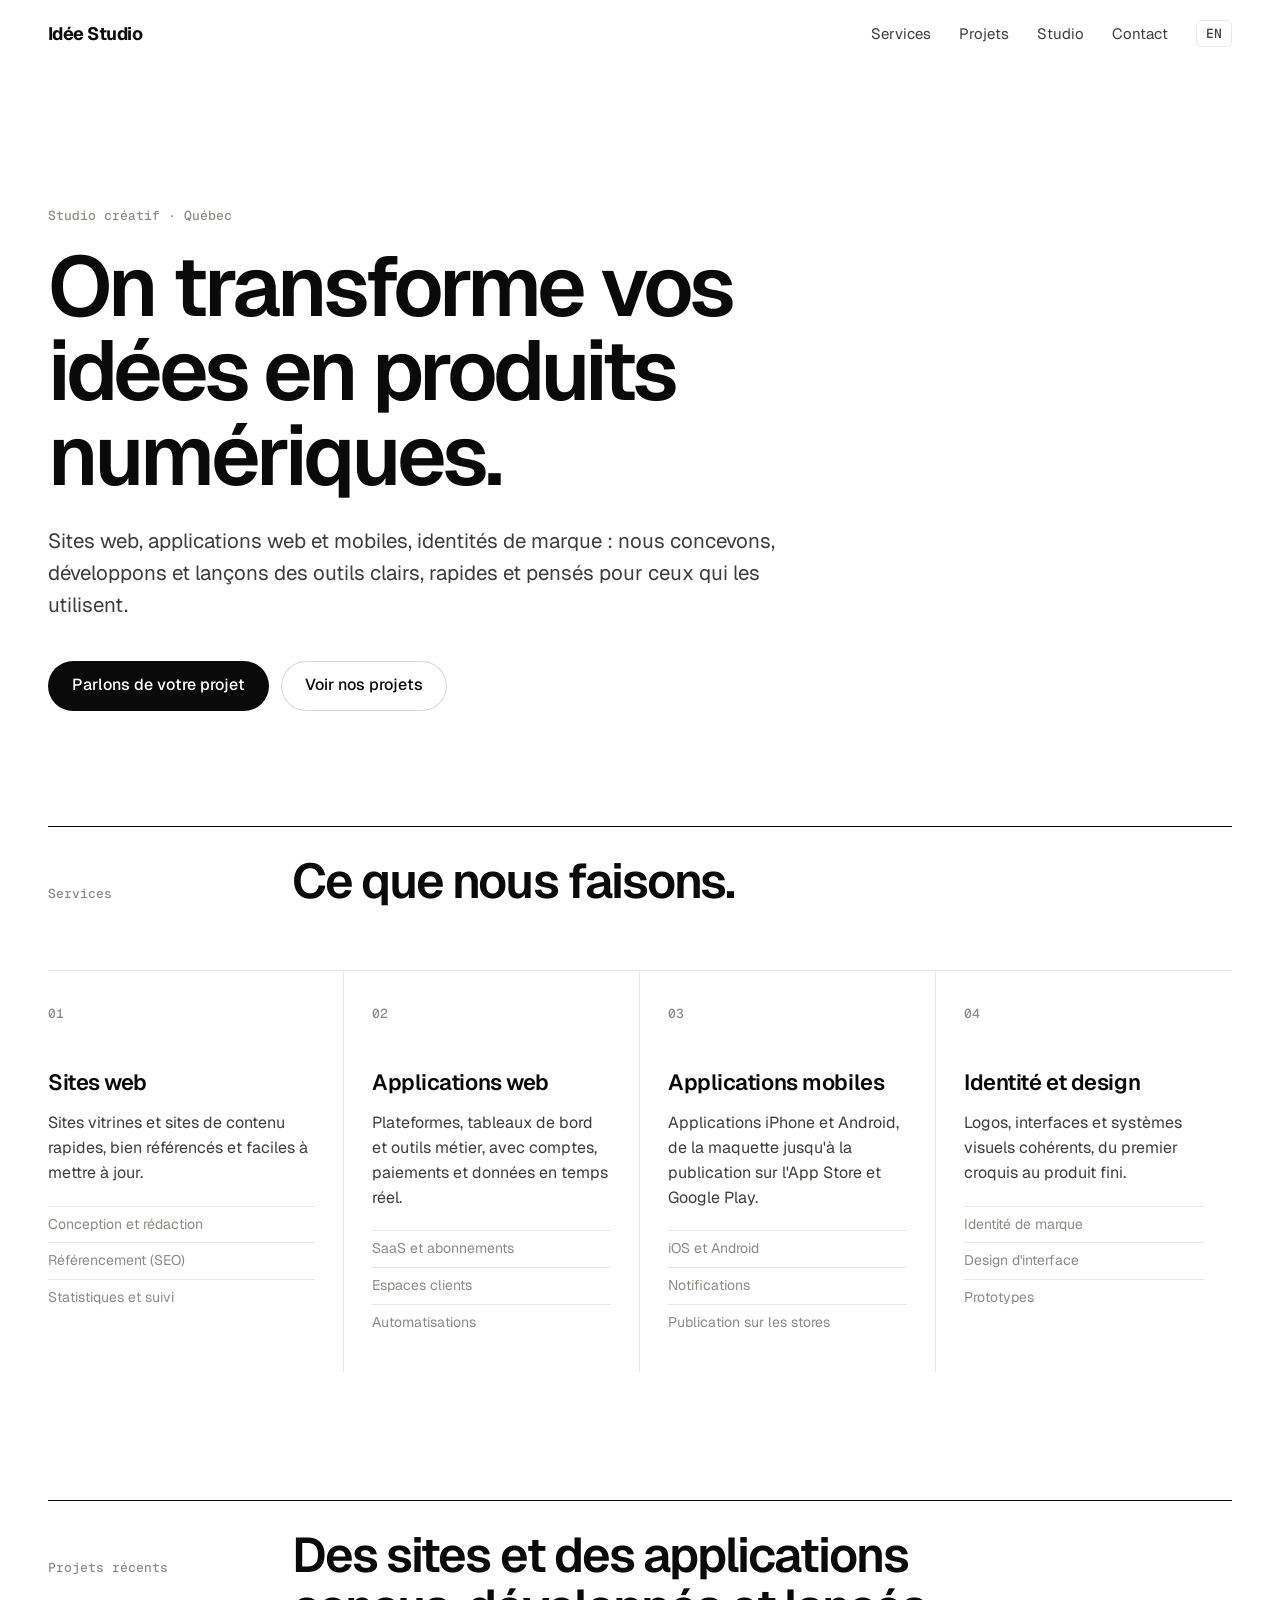
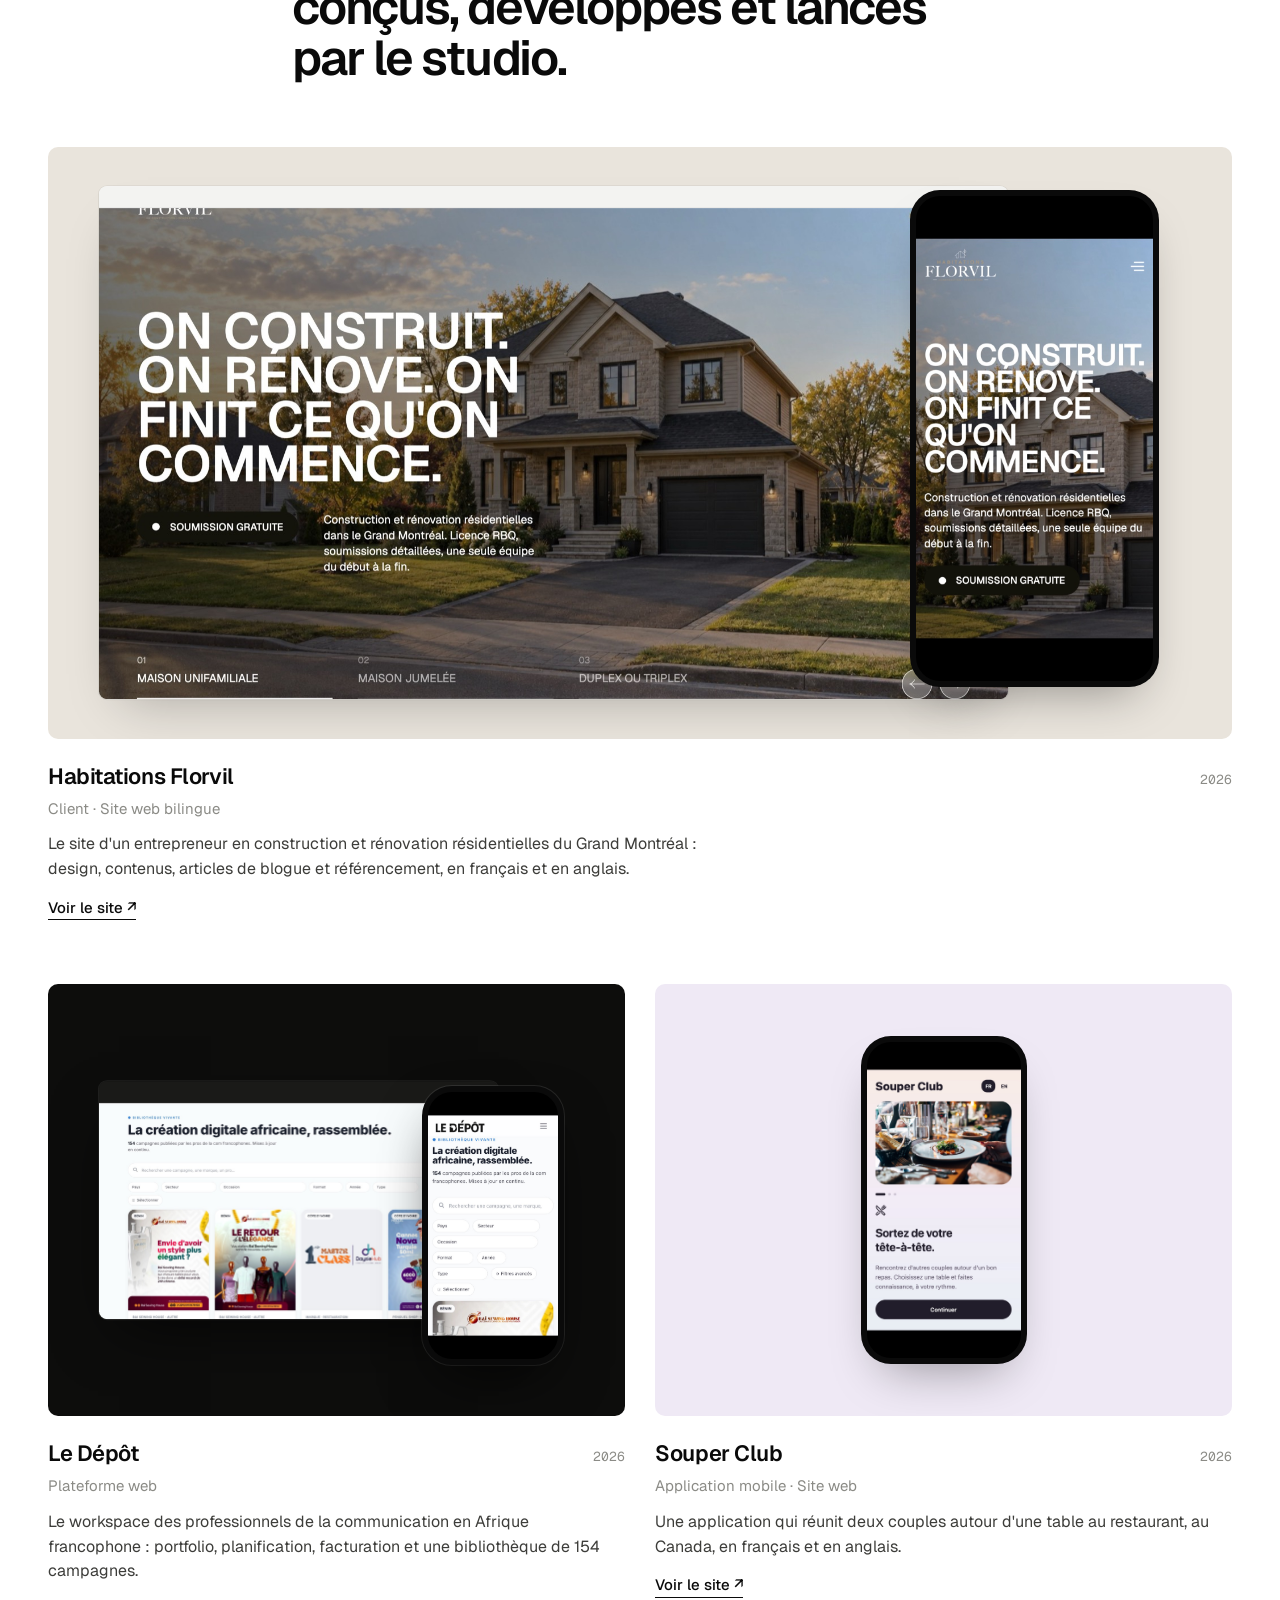
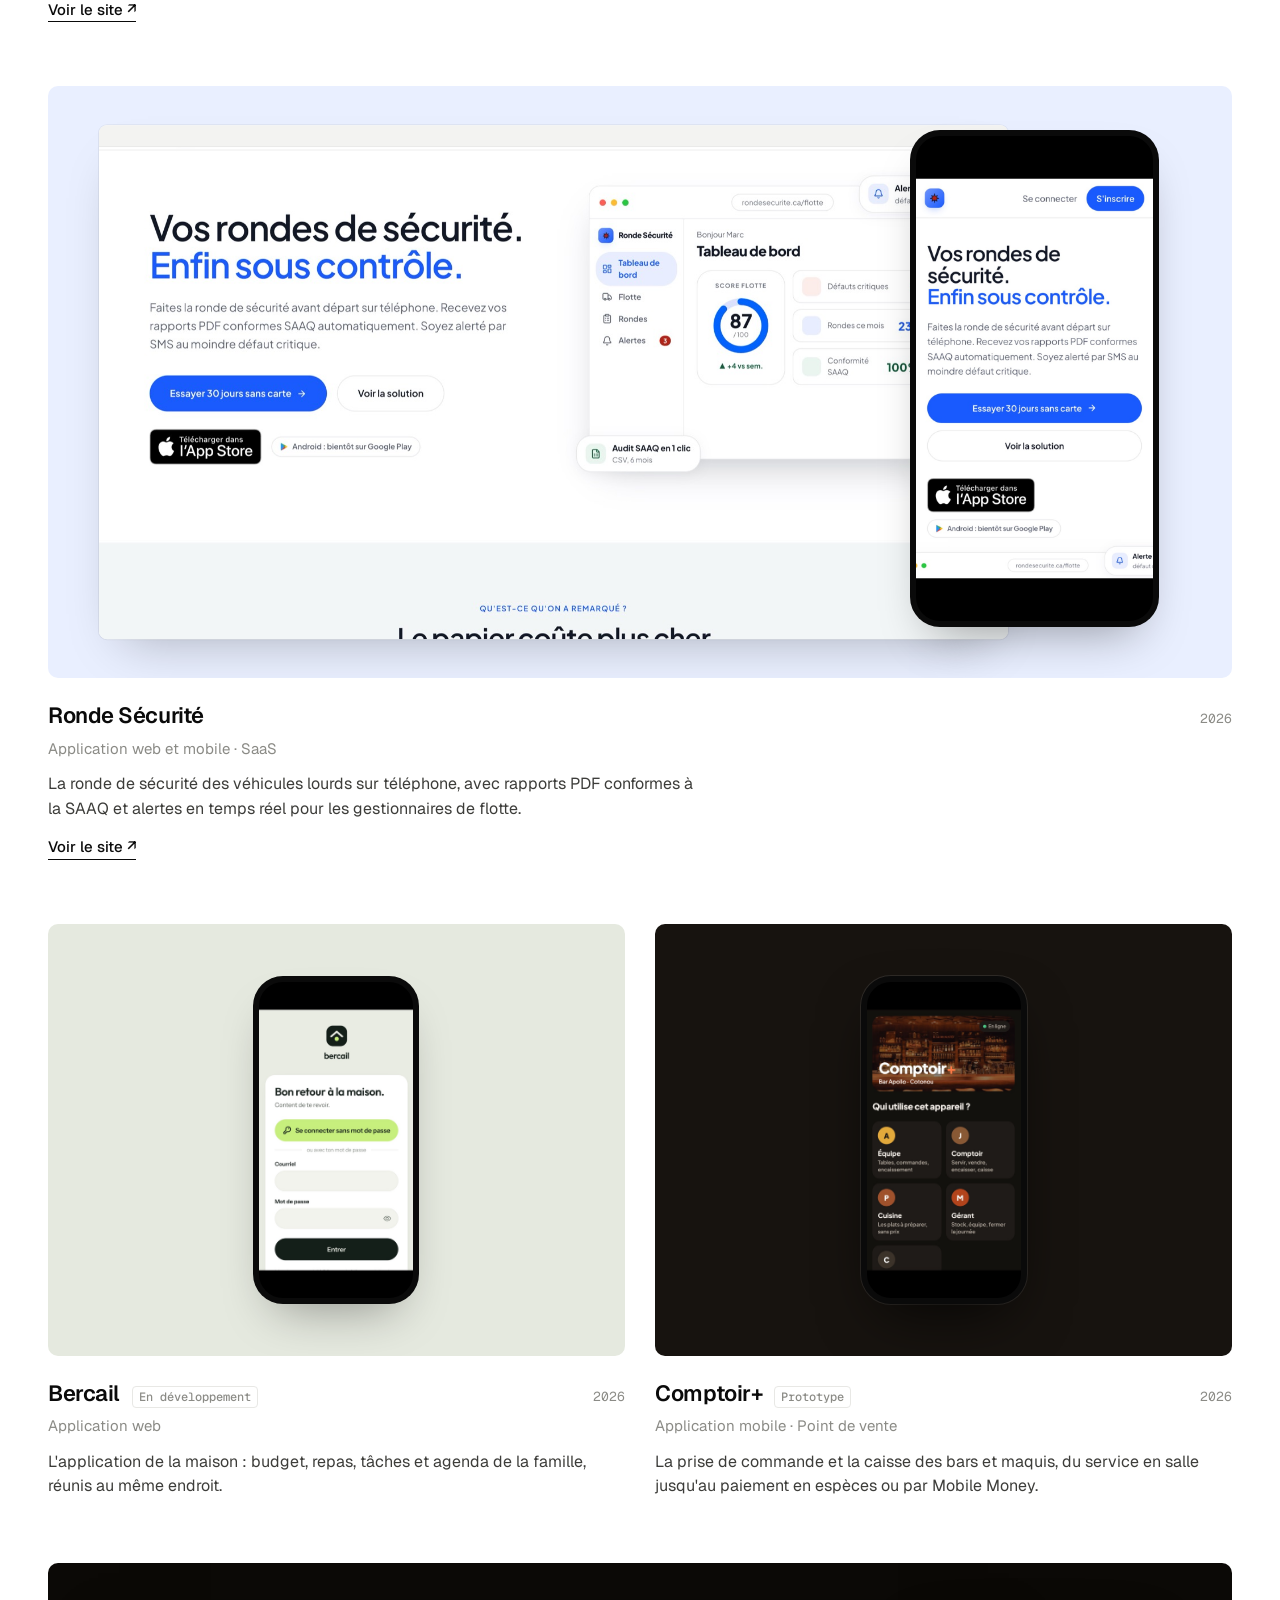
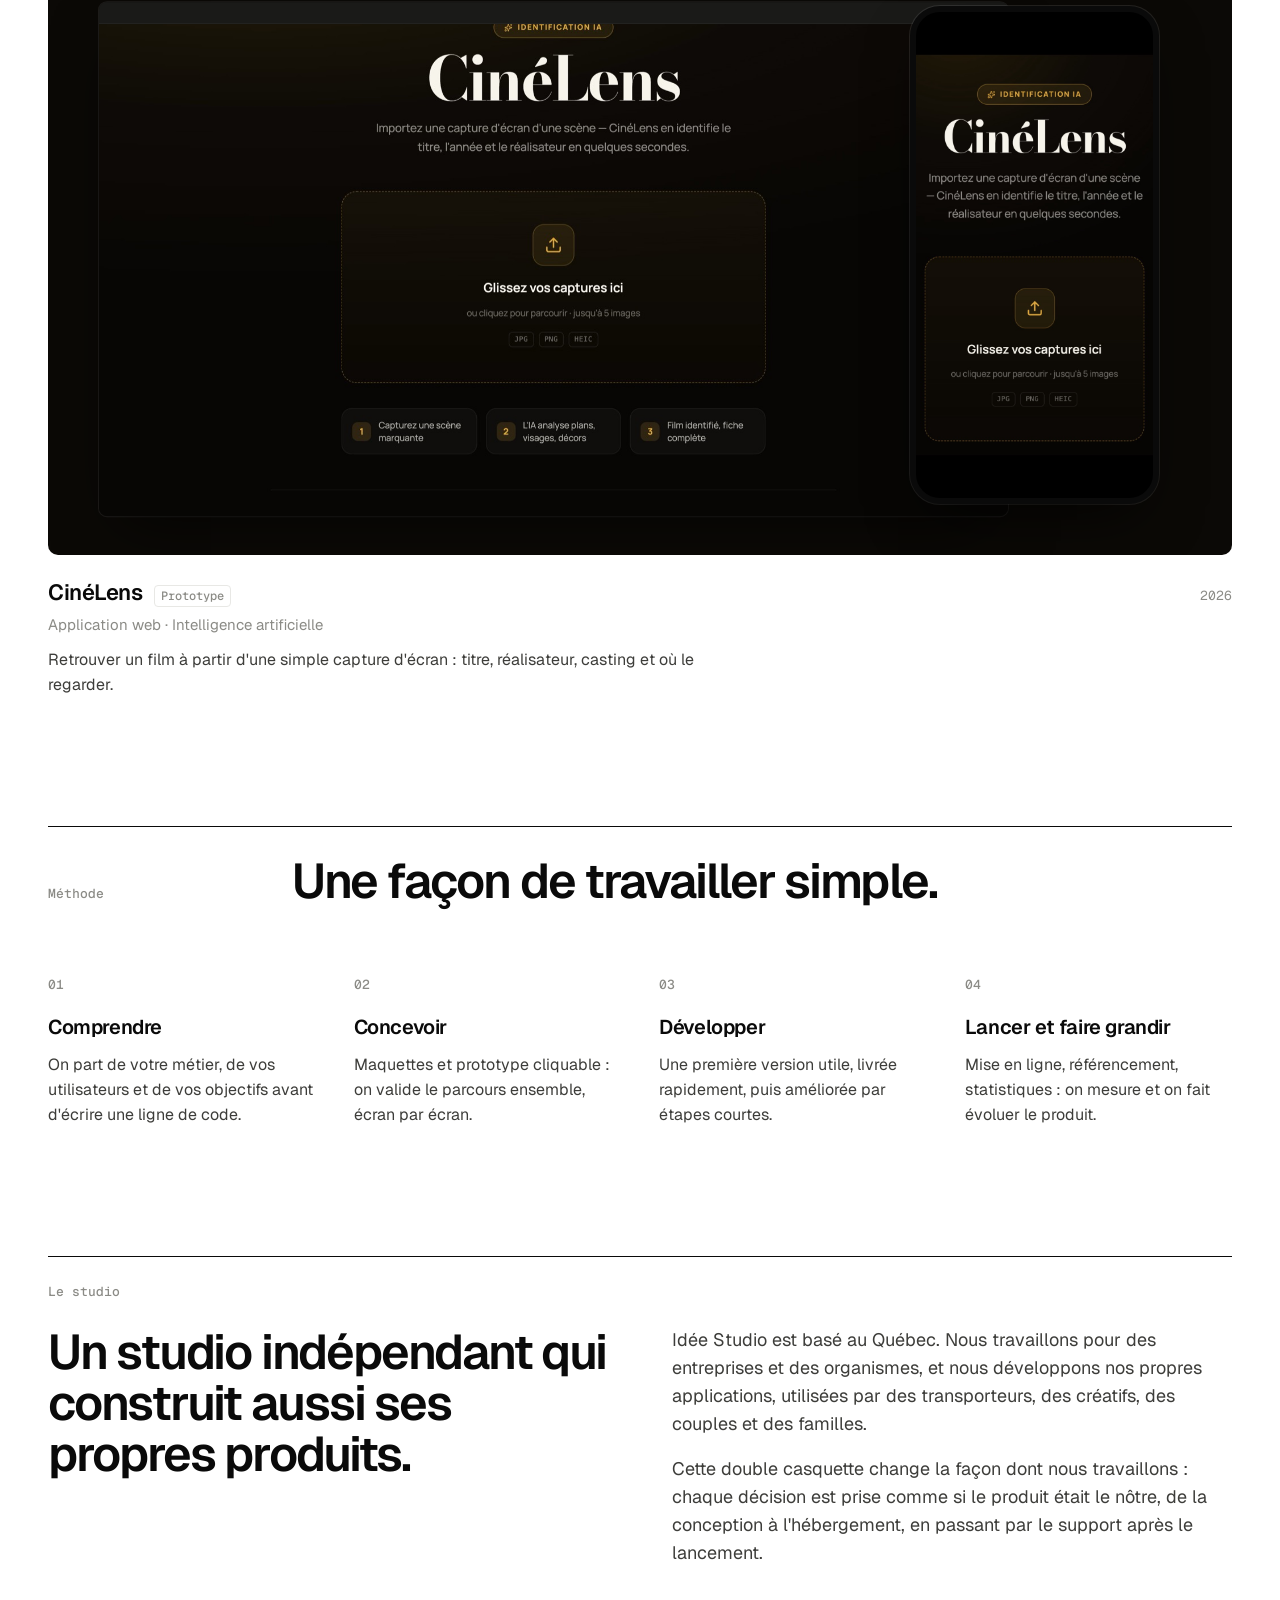
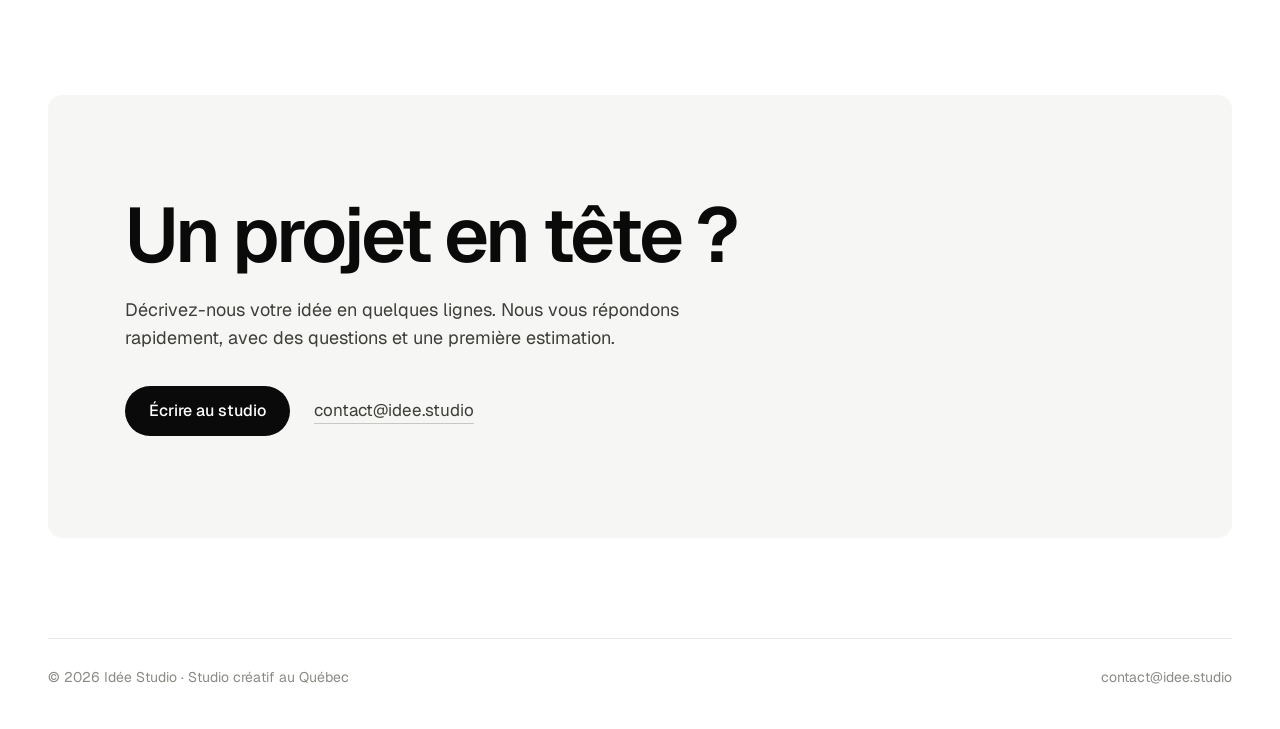
==== index.html @ fb5069cd "Ajout de Habitations Florvil (client) en premier projet" ====
<!doctype html>
<html lang="fr-CA">
<head>
  <meta charset="utf-8">
  <meta name="viewport" content="width=device-width, initial-scale=1">
  <title>Idée Studio · Studio créatif au Québec : sites web, applications et produits numériques</title>
  <meta name="description" content="Idée Studio est un studio créatif au Québec. Nous concevons et développons des sites web, des applications web et mobiles et des identités de marque, de l&#x27;idée jusqu&#x27;au lancement.">
  <link rel="canonical" href="https://idee.studio/">
  <link rel="alternate" hreflang="fr-CA" href="https://idee.studio/">
  <link rel="alternate" hreflang="en-CA" href="https://idee.studio/en/">
  <link rel="alternate" hreflang="x-default" href="https://idee.studio/">
  <meta property="og:type" content="website">
  <meta property="og:site_name" content="Idée Studio">
  <meta property="og:title" content="Idée Studio · Studio créatif au Québec : sites web, applications et produits numériques">
  <meta property="og:description" content="Idée Studio est un studio créatif au Québec. Nous concevons et développons des sites web, des applications web et mobiles et des identités de marque, de l&#x27;idée jusqu&#x27;au lancement.">
  <meta property="og:url" content="https://idee.studio/">
  <meta property="og:image" content="https://idee.studio/assets/og.jpg">
  <meta property="og:locale" content="fr_CA">
  <meta name="twitter:card" content="summary_large_image">
  <meta name="theme-color" content="#ffffff">
  <link rel="icon" href="/assets/icon.svg" type="image/svg+xml">
  <link rel="preconnect" href="https://fonts.googleapis.com">
  <link rel="preconnect" href="https://fonts.gstatic.com" crossorigin>
  <link rel="stylesheet" href="https://fonts.googleapis.com/css2?family=Geist:wght@400;500;600;700&family=Geist+Mono:wght@400;500&display=swap">
  <link rel="stylesheet" href="/assets/styles.css">
  <script type="application/ld+json">{"@context": "https://schema.org", "@type": "Organization", "name": "Idée Studio", "url": "https://idee.studio", "email": "contact@idee.studio", "logo": "https://idee.studio/assets/icon.svg", "description": "Idée Studio est un studio créatif au Québec. Nous concevons et développons des sites web, des applications web et mobiles et des identités de marque, de l'idée jusqu'au lancement.", "address": {"@type": "PostalAddress", "addressRegion": "QC", "addressCountry": "CA"}, "knowsAbout": ["Sites web", "Applications web", "Applications mobiles", "Identité et design"]}</script>
</head>
<body>
  <a class="skip" href="#contenu">Aller au contenu</a>
  <header class="top">
    <a class="brand" href="/">Idée Studio</a>
    <nav aria-label="Navigation">
      <a class="hide-sm" href="#services">Services</a>
      <a class="hide-sm" href="#projets">Projets</a>
      <a class="hide-sm" href="#studio">Studio</a>
      <a class="hide-sm" href="#contact">Contact</a>
      <a class="lang" href="/en/" hreflang="en" lang="en">EN</a>
    </nav>
  </header>

  <main id="contenu">
    <section class="hero wrap">
      <p class="k">Studio créatif · Québec</p>
      <h1>On transforme vos idées en produits numériques.</h1>
      <p class="lead">Sites web, applications web et mobiles, identités de marque : nous concevons, développons et lançons des outils clairs, rapides et pensés pour ceux qui les utilisent.</p>
      <div class="cta">
        <a class="btn" href="mailto:contact@idee.studio">Parlons de votre projet</a>
        <a class="btn ghost" href="#projets">Voir nos projets</a>
      </div>
    </section>

    <section class="services wrap" id="services">
      <div class="head"><p class="k">Services</p><h2>Ce que nous faisons.</h2></div>
      <ol class="svc-list">
        <li class="svc">
          <span class="svc-n">01</span>
          <h3>Sites web</h3>
          <p>Sites vitrines et sites de contenu rapides, bien référencés et faciles à mettre à jour.</p>
          <ul><li>Conception et rédaction</li><li>Référencement (SEO)</li><li>Statistiques et suivi</li></ul>
        </li>
        <li class="svc">
          <span class="svc-n">02</span>
          <h3>Applications web</h3>
          <p>Plateformes, tableaux de bord et outils métier, avec comptes, paiements et données en temps réel.</p>
          <ul><li>SaaS et abonnements</li><li>Espaces clients</li><li>Automatisations</li></ul>
        </li>
        <li class="svc">
          <span class="svc-n">03</span>
          <h3>Applications mobiles</h3>
          <p>Applications iPhone et Android, de la maquette jusqu&#x27;à la publication sur l&#x27;App Store et Google Play.</p>
          <ul><li>iOS et Android</li><li>Notifications</li><li>Publication sur les stores</li></ul>
        </li>
        <li class="svc">
          <span class="svc-n">04</span>
          <h3>Identité et design</h3>
          <p>Logos, interfaces et systèmes visuels cohérents, du premier croquis au produit fini.</p>
          <ul><li>Identité de marque</li><li>Design d&#x27;interface</li><li>Prototypes</li></ul>
        </li>
      </ol>
    </section>

    <section class="work wrap" id="projets">
      <div class="head"><p class="k">Projets récents</p><h2>Des sites et des applications conçus, développés et lancés par le studio.</h2></div>
      <div class="cases">
        <article class="case wide" id="p-florvil">
          <a class="case-link" href="https://www.habitationsflorvil.com" target="_blank" rel="noopener">
            <div class="tile" style="--tile:#e9e4dc"><div class="comp duo"><figure class="browser"><span class="bar" aria-hidden="true"></span><img src="/assets/img/florvil-desktop.jpg" alt="Habitations Florvil" loading="lazy" width="1600" height="867"></figure><figure class="phone over"><img src="/assets/img/florvil-mobile.jpg" alt="Habitations Florvil" loading="lazy" width="390" height="800"></figure></div></div>
            <div class="cap">
              <div class="cap-top"><h3>Habitations Florvil</h3><span class="yr">2026</span></div>
              <p class="type">Client · Site web bilingue</p>
              <p class="desc">Le site d&#x27;un entrepreneur en construction et rénovation résidentielles du Grand Montréal : design, contenus, articles de blogue et référencement, en français et en anglais.</p>
              <span class="voir">Voir le site ↗</span>
            </div>
          </a>
        </article>
        <article class="case" id="p-depot">
          <a class="case-link" href="https://ledepot.co" target="_blank" rel="noopener">
            <div class="tile dark" style="--tile:#0d0d0c"><div class="comp duo"><figure class="browser"><span class="bar" aria-hidden="true"></span><img src="/assets/img/depot-galerie.jpg" alt="Le Dépôt" loading="lazy" width="1600" height="867"></figure><figure class="phone over"><img src="/assets/img/depot-mobile.jpg" alt="Le Dépôt" loading="lazy" width="390" height="800"></figure></div></div>
            <div class="cap">
              <div class="cap-top"><h3>Le Dépôt</h3><span class="yr">2026</span></div>
              <p class="type">Plateforme web</p>
              <p class="desc">Le workspace des professionnels de la communication en Afrique francophone : portfolio, planification, facturation et une bibliothèque de 154 campagnes.</p>
              <span class="voir">Voir le site ↗</span>
            </div>
          </a>
        </article>
        <article class="case" id="p-souper">
          <a class="case-link" href="https://souperclub.app" target="_blank" rel="noopener">
            <div class="tile" style="--tile:#efe9f5"><div class="comp single"><figure class="phone "><img src="/assets/img/souper-mobile.jpg" alt="Souper Club" loading="lazy" width="390" height="800"></figure></div></div>
            <div class="cap">
              <div class="cap-top"><h3>Souper Club</h3><span class="yr">2026</span></div>
              <p class="type">Application mobile · Site web</p>
              <p class="desc">Une application qui réunit deux couples autour d&#x27;une table au restaurant, au Canada, en français et en anglais.</p>
              <span class="voir">Voir le site ↗</span>
            </div>
          </a>
        </article>
        <article class="case wide" id="p-ronde">
          <a class="case-link" href="https://rondesecurite.ca" target="_blank" rel="noopener">
            <div class="tile" style="--tile:#e9efff"><div class="comp duo"><figure class="browser"><span class="bar" aria-hidden="true"></span><img src="/assets/img/ronde-desktop.jpg" alt="Ronde Sécurité" loading="lazy" width="1600" height="867"></figure><figure class="phone over"><img src="/assets/img/ronde-mobile.jpg" alt="Ronde Sécurité" loading="lazy" width="390" height="800"></figure></div></div>
            <div class="cap">
              <div class="cap-top"><h3>Ronde Sécurité</h3><span class="yr">2026</span></div>
              <p class="type">Application web et mobile · SaaS</p>
              <p class="desc">La ronde de sécurité des véhicules lourds sur téléphone, avec rapports PDF conformes à la SAAQ et alertes en temps réel pour les gestionnaires de flotte.</p>
              <span class="voir">Voir le site ↗</span>
            </div>
          </a>
        </article>
        <article class="case" id="p-bercail">
          <div class="case-link">
            <div class="tile" style="--tile:#e5e9df"><div class="comp single"><figure class="phone "><img src="/assets/img/bercail-mobile.jpg" alt="Bercail" loading="lazy" width="390" height="800"></figure></div></div>
            <div class="cap">
              <div class="cap-top"><h3>Bercail</h3><span class="etat">En développement</span><span class="yr">2026</span></div>
              <p class="type">Application web</p>
              <p class="desc">L&#x27;application de la maison : budget, repas, tâches et agenda de la famille, réunis au même endroit.</p>
              
            </div>
          </div>
        </article>
        <article class="case" id="p-comptoir">
          <div class="case-link">
            <div class="tile dark" style="--tile:#17130f"><div class="comp single"><figure class="phone "><img src="/assets/img/comptoir-mobile.jpg" alt="Comptoir+" loading="lazy" width="390" height="800"></figure></div></div>
            <div class="cap">
              <div class="cap-top"><h3>Comptoir+</h3><span class="etat">Prototype</span><span class="yr">2026</span></div>
              <p class="type">Application mobile · Point de vente</p>
              <p class="desc">La prise de commande et la caisse des bars et maquis, du service en salle jusqu&#x27;au paiement en espèces ou par Mobile Money.</p>
              
            </div>
          </div>
        </article>
        <article class="case wide" id="p-cinelens">
          <div class="case-link">
            <div class="tile dark" style="--tile:#0b0906"><div class="comp duo"><figure class="browser"><span class="bar" aria-hidden="true"></span><img src="/assets/img/cinelens-desktop.jpg" alt="CinéLens" loading="lazy" width="1600" height="867"></figure><figure class="phone over"><img src="/assets/img/cinelens-mobile.jpg" alt="CinéLens" loading="lazy" width="390" height="800"></figure></div></div>
            <div class="cap">
              <div class="cap-top"><h3>CinéLens</h3><span class="etat">Prototype</span><span class="yr">2026</span></div>
              <p class="type">Application web · Intelligence artificielle</p>
              <p class="desc">Retrouver un film à partir d&#x27;une simple capture d&#x27;écran : titre, réalisateur, casting et où le regarder.</p>
              
            </div>
          </div>
        </article>
      </div>
    </section>

    <section class="method wrap">
      <div class="head"><p class="k">Méthode</p><h2>Une façon de travailler simple.</h2></div>
      <ol class="steps">
        <li><span>01</span><h3>Comprendre</h3><p>On part de votre métier, de vos utilisateurs et de vos objectifs avant d&#x27;écrire une ligne de code.</p></li>
        <li><span>02</span><h3>Concevoir</h3><p>Maquettes et prototype cliquable : on valide le parcours ensemble, écran par écran.</p></li>
        <li><span>03</span><h3>Développer</h3><p>Une première version utile, livrée rapidement, puis améliorée par étapes courtes.</p></li>
        <li><span>04</span><h3>Lancer et faire grandir</h3><p>Mise en ligne, référencement, statistiques : on mesure et on fait évoluer le produit.</p></li>
      </ol>
    </section>

    <section class="studio wrap" id="studio">
      <p class="k">Le studio</p>
      <div class="studio-grid"><h2>Un studio indépendant qui construit aussi ses propres produits.</h2><div><p>Idée Studio est basé au Québec. Nous travaillons pour des entreprises et des organismes, et nous développons nos propres applications, utilisées par des transporteurs, des créatifs, des couples et des familles.</p><p>Cette double casquette change la façon dont nous travaillons : chaque décision est prise comme si le produit était le nôtre, de la conception à l&#x27;hébergement, en passant par le support après le lancement.</p></div></div>
    </section>

    <section class="contact wrap" id="contact">
      <h2>Un projet en tête ?</h2>
      <p>Décrivez-nous votre idée en quelques lignes. Nous vous répondons rapidement, avec des questions et une première estimation.</p>
      <a class="btn" href="mailto:contact@idee.studio">Écrire au studio</a>
      <a class="mail" href="mailto:contact@idee.studio">contact@idee.studio</a>
    </section>
  </main>

  <footer class="foot wrap">
    <span>© <span data-annee>2026</span> Idée Studio · Studio créatif au Québec</span>
    <a href="mailto:contact@idee.studio">contact@idee.studio</a>
  </footer>
  <script src="/assets/main.js" defer></script>
</body>
</html>
---- assets/styles.css ----
/* Idée Studio */
:root {
  --ink: #0a0a0a;
  --text: #3d3d3a;
  --mute: #8b8b86;
  --line: #e8e8e5;
  --soft: #f6f6f4;
  --wrap: 1280px;
  --gut: clamp(20px, 4vw, 48px);
  --sans: "Geist", system-ui, -apple-system, "Segoe UI", sans-serif;
  --mono: "Geist Mono", ui-monospace, "SF Mono", Menlo, monospace;
}
*, *::before, *::after { box-sizing: border-box; }
html { scroll-behavior: smooth; }
body { margin: 0; background: #fff; color: var(--ink); font: 400 17px/1.55 var(--sans); -webkit-font-smoothing: antialiased; overflow-x: hidden; }
a { color: inherit; text-decoration: none; }
img { display: block; max-width: 100%; height: auto; }
ul, ol { margin: 0; padding: 0; list-style: none; }
figure, h1, h2, h3, p { margin: 0; }
.wrap { width: min(var(--wrap), 100% - 2 * var(--gut)); margin-inline: auto; }
.skip { position: absolute; left: -999px; top: 8px; background: var(--ink); color: #fff; padding: 8px 14px; border-radius: 6px; z-index: 60; }
.skip:focus { left: 12px; }
.k { font: 500 13px/1 var(--mono); color: var(--mute); }

/* En-tête */
.top { position: sticky; top: 0; z-index: 40; display: flex; justify-content: space-between; align-items: center; height: 68px; padding: 0 var(--gut); background: rgba(255,255,255,.92); backdrop-filter: saturate(1.4) blur(12px); border-bottom: 1px solid transparent; transition: border-color .25s; }
.top.scrolled { border-bottom-color: var(--line); }
.brand { font-weight: 700; font-size: 18px; letter-spacing: -.03em; }
.top nav { display: flex; align-items: center; gap: 28px; font-size: 15px; color: var(--text); }
.top nav a:hover { color: var(--ink); }
.lang { font: 500 13px/1 var(--mono); border: 1px solid var(--line); border-radius: 6px; padding: 6px 9px; }

/* Héros */
.hero { padding: clamp(72px, 11vw, 150px) 0 clamp(72px, 9vw, 120px); }
.hero h1 { font-weight: 600; font-size: clamp(42px, 6.6vw, 96px); line-height: 1; letter-spacing: -.045em; max-width: 14ch; margin-top: 22px; }
.lead { font-size: clamp(18px, 1.6vw, 21px); color: var(--text); max-width: 56ch; margin-top: 28px; }
.cta { display: flex; flex-wrap: wrap; gap: 12px; margin-top: 40px; }
.btn { display: inline-flex; align-items: center; height: 50px; padding: 0 24px; border-radius: 999px; background: var(--ink); color: #fff; font-weight: 500; font-size: 16px; transition: background .2s, transform .2s; }
.btn:hover { background: #2b2b2a; }
.btn.ghost { background: transparent; color: var(--ink); box-shadow: inset 0 0 0 1px #d6d6d2; }
.btn.ghost:hover { box-shadow: inset 0 0 0 1px var(--ink); }

/* Têtes de section */
section { scroll-margin-top: 80px; }
.head { display: grid; grid-template-columns: 220px 1fr; gap: 24px; align-items: baseline; padding-top: 28px; border-top: 1px solid var(--ink); margin-bottom: clamp(36px, 5vw, 64px); }
.head h2 { font-weight: 600; font-size: clamp(30px, 3.8vw, 52px); line-height: 1.05; letter-spacing: -.04em; max-width: 20ch; }

/* Services */
.services { padding-bottom: clamp(80px, 10vw, 140px); }
.svc-list { display: grid; grid-template-columns: repeat(4, 1fr); gap: 0; border-top: 1px solid var(--line); }
.svc { padding: 28px 28px 32px 0; border-right: 1px solid var(--line); }
.svc + .svc { padding-left: 28px; }
.svc:last-child { border-right: 0; }
.svc-n { font: 500 13px/1 var(--mono); color: var(--mute); }
.svc h3 { font-weight: 600; font-size: 22px; letter-spacing: -.02em; margin: 40px 0 12px; }
.svc p { color: var(--text); font-size: 16px; }
.svc ul { margin-top: 20px; }
.svc li { font-size: 14px; color: var(--mute); padding: 7px 0; border-top: 1px solid var(--line); }

/* Projets */
.work { padding-bottom: clamp(80px, 10vw, 140px); }
.cases { display: grid; grid-template-columns: 1fr 1fr; gap: clamp(40px, 5vw, 72px) clamp(20px, 2.4vw, 32px); }
.case.wide { grid-column: 1 / -1; }
.case-link { display: block; }
.tile { --tile: var(--soft); background: var(--tile); border-radius: 10px; overflow: hidden; aspect-ratio: 4 / 3; display: grid; place-items: center; padding: clamp(24px, 4vw, 56px); position: relative; }
.case.wide .tile { aspect-ratio: 16 / 8; }
.comp { width: 100%; height: 100%; position: relative; display: grid; place-items: center; transition: transform .6s cubic-bezier(.2,.8,.2,1); }
a.case-link:hover .comp { transform: scale(1.025); }
.browser { width: 100%; border-radius: 8px; overflow: hidden; background: #fff; box-shadow: 0 24px 50px -24px rgba(0,0,0,.28), 0 0 0 1px rgba(0,0,0,.06); }
.dark .browser { background: #111; box-shadow: 0 24px 60px -20px rgba(0,0,0,.7), 0 0 0 1px rgba(255,255,255,.08); }
.bar { display: block; height: 22px; background: #f3f3f1; border-bottom: 1px solid rgba(0,0,0,.05); }
.dark .bar { background: #1a1a18; border-bottom-color: rgba(255,255,255,.05); }
.phone { border-radius: 30px; padding: 6px; background: #0a0a0a; box-shadow: 0 24px 50px -22px rgba(0,0,0,.4); }
.dark .phone { box-shadow: 0 24px 60px -20px rgba(0,0,0,.8), 0 0 0 1px rgba(255,255,255,.1); }
.phone img { border-radius: 24px; aspect-ratio: 390 / 800; object-fit: cover; object-position: top; width: 100%; }
.duo { display: block; }
.duo .browser { width: 84%; position: absolute; left: 0; top: 50%; transform: translateY(-50%); }
.duo .phone.over { position: absolute; right: 2%; bottom: 0; width: 23%; }
.case:not(.wide) .duo .phone.over { width: 30%; }
.single .phone { width: 35%; }
.cap { padding-top: 20px; }
.cap-top { display: flex; align-items: baseline; gap: 12px; }
.cap h3 { font-weight: 600; font-size: 22px; letter-spacing: -.02em; }
.etat { font: 500 12px/1 var(--mono); color: var(--mute); border: 1px solid var(--line); border-radius: 4px; padding: 4px 6px; }
.yr { margin-left: auto; font: 400 13px/1 var(--mono); color: var(--mute); }
.type { font-size: 15px; color: var(--mute); margin-top: 4px; }
.desc { color: var(--text); font-size: 16px; margin-top: 12px; max-width: 60ch; }
.voir { display: inline-block; margin-top: 14px; font-size: 15px; font-weight: 500; border-bottom: 1px solid currentColor; }

/* Méthode */
.method { padding-bottom: clamp(80px, 10vw, 140px); }
.steps { display: grid; grid-template-columns: repeat(4, 1fr); gap: clamp(20px, 3vw, 40px); }
.steps span { font: 500 13px/1 var(--mono); color: var(--mute); }
.steps h3 { font-weight: 600; font-size: 20px; letter-spacing: -.02em; margin: 16px 0 10px; }
.steps p { color: var(--text); font-size: 16px; }

/* Studio */
.studio { padding: 28px 0 clamp(80px, 10vw, 140px); border-top: 1px solid var(--ink); }
.studio-grid { display: grid; grid-template-columns: 1fr 1fr; gap: clamp(28px, 5vw, 80px); margin-top: 28px; }
.studio h2 { font-weight: 600; font-size: clamp(30px, 3.8vw, 52px); line-height: 1.05; letter-spacing: -.04em; }
.studio-grid p { color: var(--text); font-size: 18px; }
.studio-grid p + p { margin-top: 18px; }

/* Contact */
.contact { background: var(--soft); border-radius: 14px; padding: clamp(48px, 8vw, 110px) clamp(24px, 6vw, 90px); margin-bottom: clamp(60px, 8vw, 100px); }
.contact h2 { font-weight: 600; font-size: clamp(38px, 6vw, 84px); line-height: 1; letter-spacing: -.045em; }
.contact p { color: var(--text); font-size: 18px; max-width: 52ch; margin: 22px 0 34px; }
.contact .mail { display: inline-block; margin-left: 20px; color: var(--text); border-bottom: 1px solid #c9c9c4; }

.foot { display: flex; justify-content: space-between; flex-wrap: wrap; gap: 12px; padding: 28px 0 40px; border-top: 1px solid var(--line); font-size: 14px; color: var(--mute); }
.foot a:hover { color: var(--ink); }

/* Apparition */
.rv { opacity: 0; transform: translateY(16px); transition: opacity .7s ease, transform .7s cubic-bezier(.2,.8,.2,1); }
.rv.in { opacity: 1; transform: none; }

@media (max-width: 1000px) {
  .svc-list { grid-template-columns: 1fr 1fr; }
  .svc:nth-child(2) { border-right: 0; }
  .svc:nth-child(3) { padding-left: 0; }
  .svc:nth-child(n+3) { border-top: 1px solid var(--line); }
  .steps { grid-template-columns: 1fr 1fr; }
}
@media (max-width: 760px) {
  .hide-sm { display: none; }
  .hero { padding: 56px 0 64px; }
  .head { grid-template-columns: 1fr; gap: 12px; }
  .svc-list { grid-template-columns: 1fr; }
  .svc, .svc + .svc { padding: 22px 0; border-right: 0; border-top: 1px solid var(--line); }
  .svc h3 { margin: 10px 0 8px; font-size: 20px; }
  .svc ul { display: none; }
  .cases { grid-template-columns: 1fr; gap: 48px; }
  .tile, .case.wide .tile { aspect-ratio: 1 / 1; padding: 22px; }
  .duo .browser { width: 100%; top: 34%; }
  .case .duo .phone.over, .case:not(.wide) .duo .phone.over { width: 34%; right: 0; bottom: 0; border-radius: 20px; padding: 4px; }
  .duo .phone.over img { border-radius: 16px; }
  .single .phone { width: 46%; border-radius: 24px; padding: 5px; }
  .single .phone img { border-radius: 19px; }
  .steps, .studio-grid { grid-template-columns: 1fr; }
  .contact .mail { display: block; margin: 18px 0 0; width: max-content; }
}
@media (prefers-reduced-motion: reduce) {
  *, *::before, *::after { transition: none !important; }
  .rv { opacity: 1; transform: none; }
}
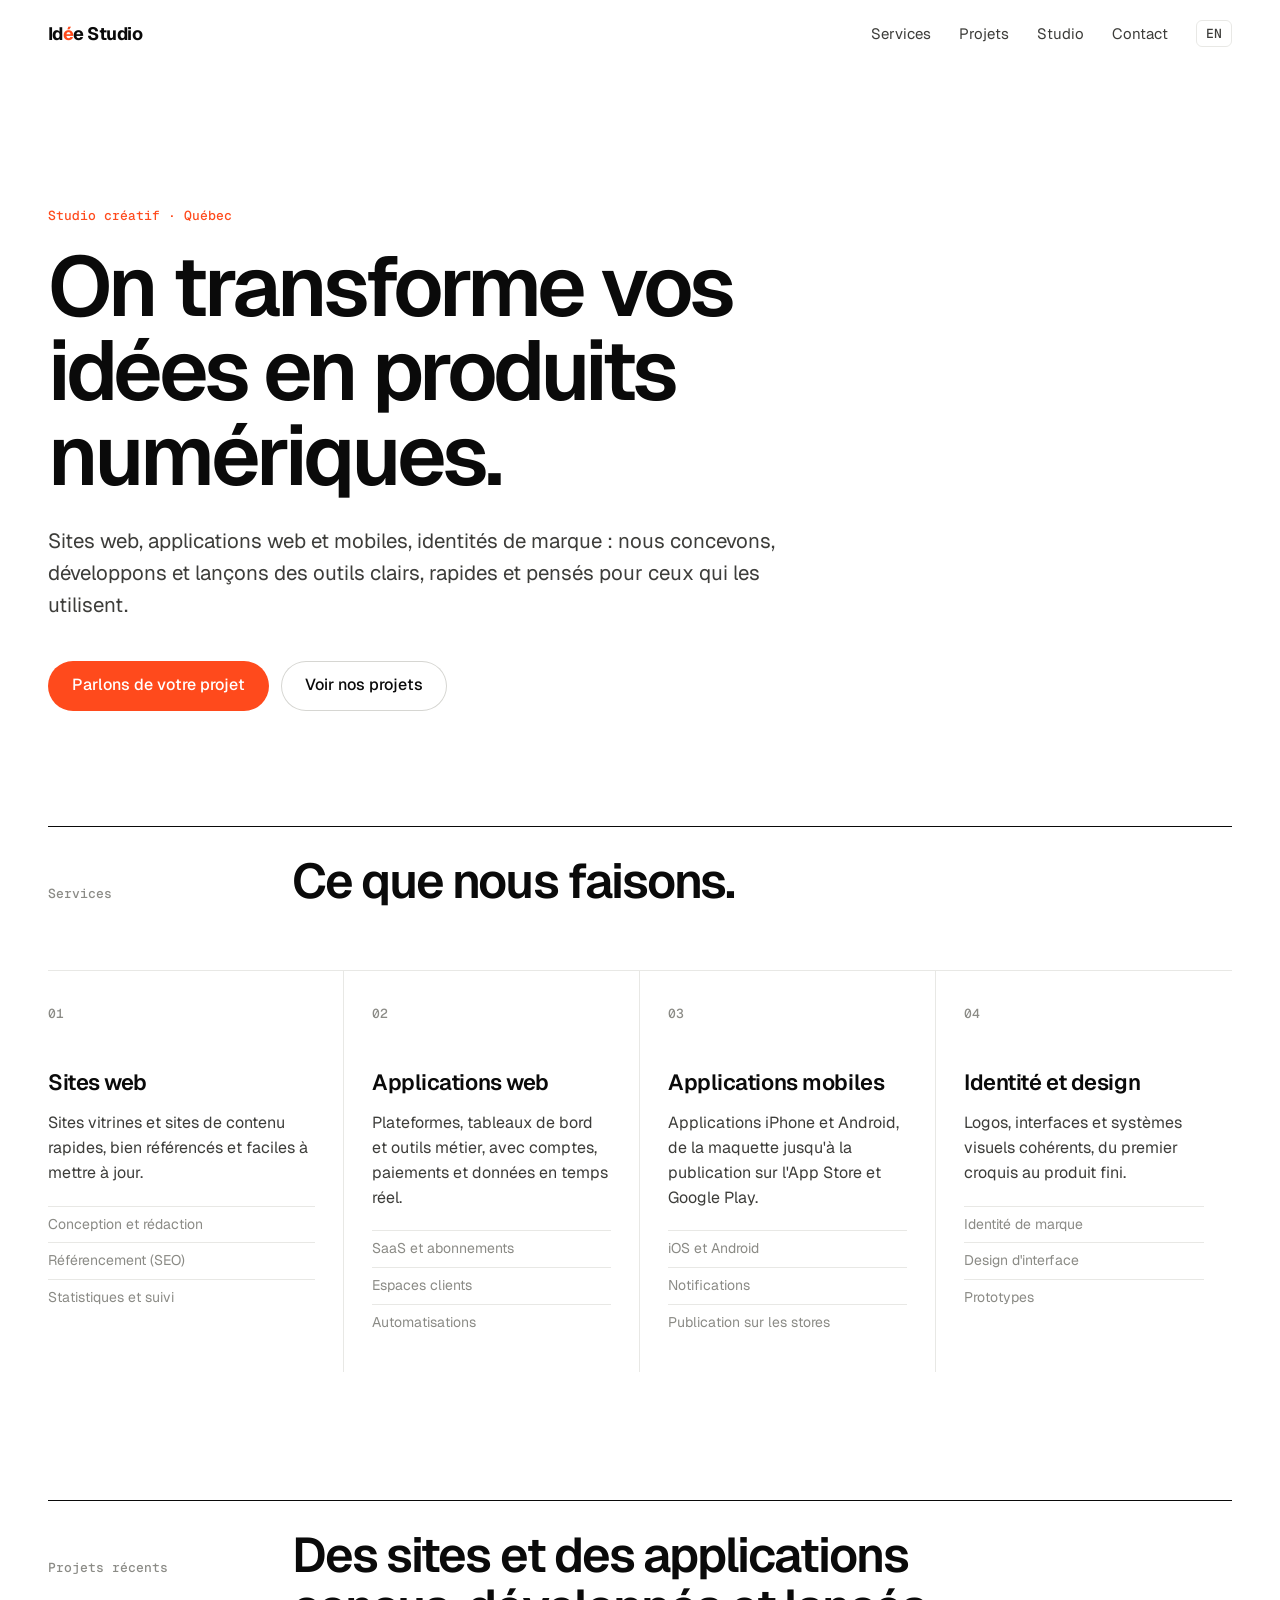
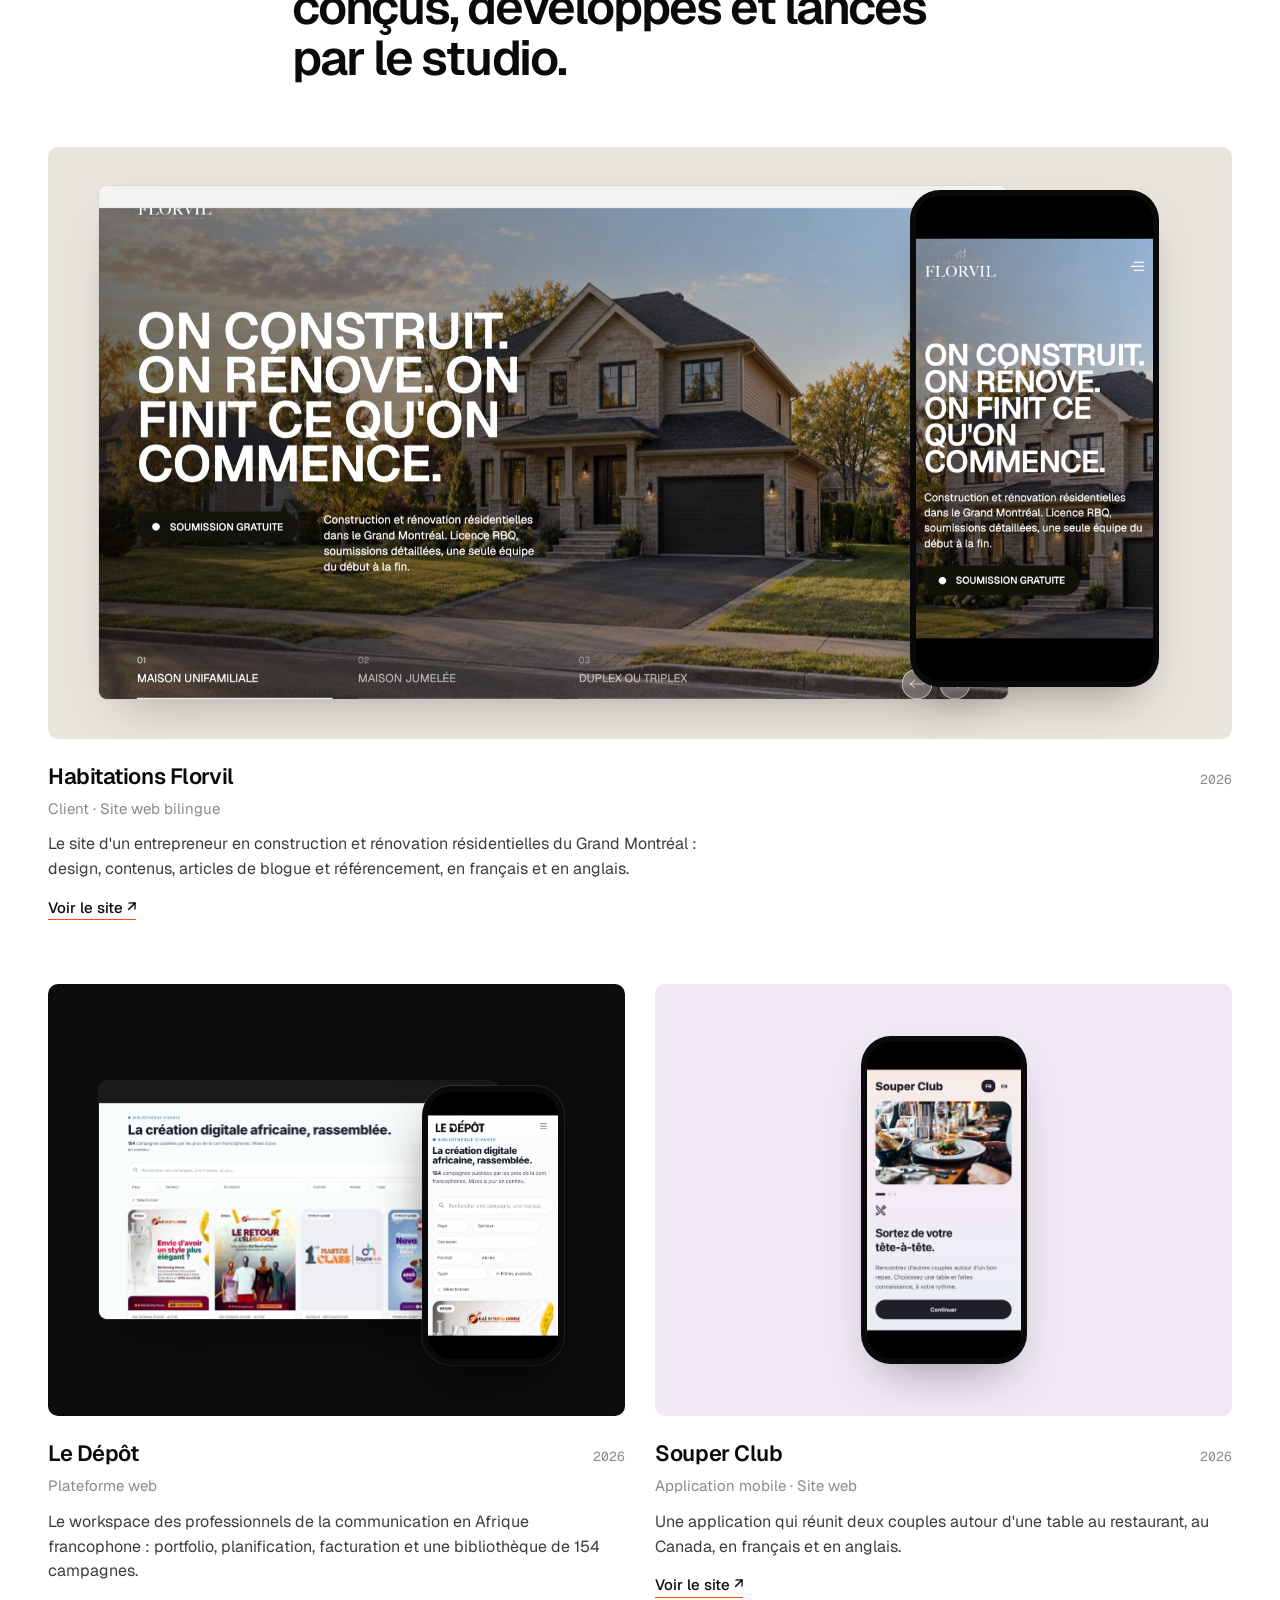
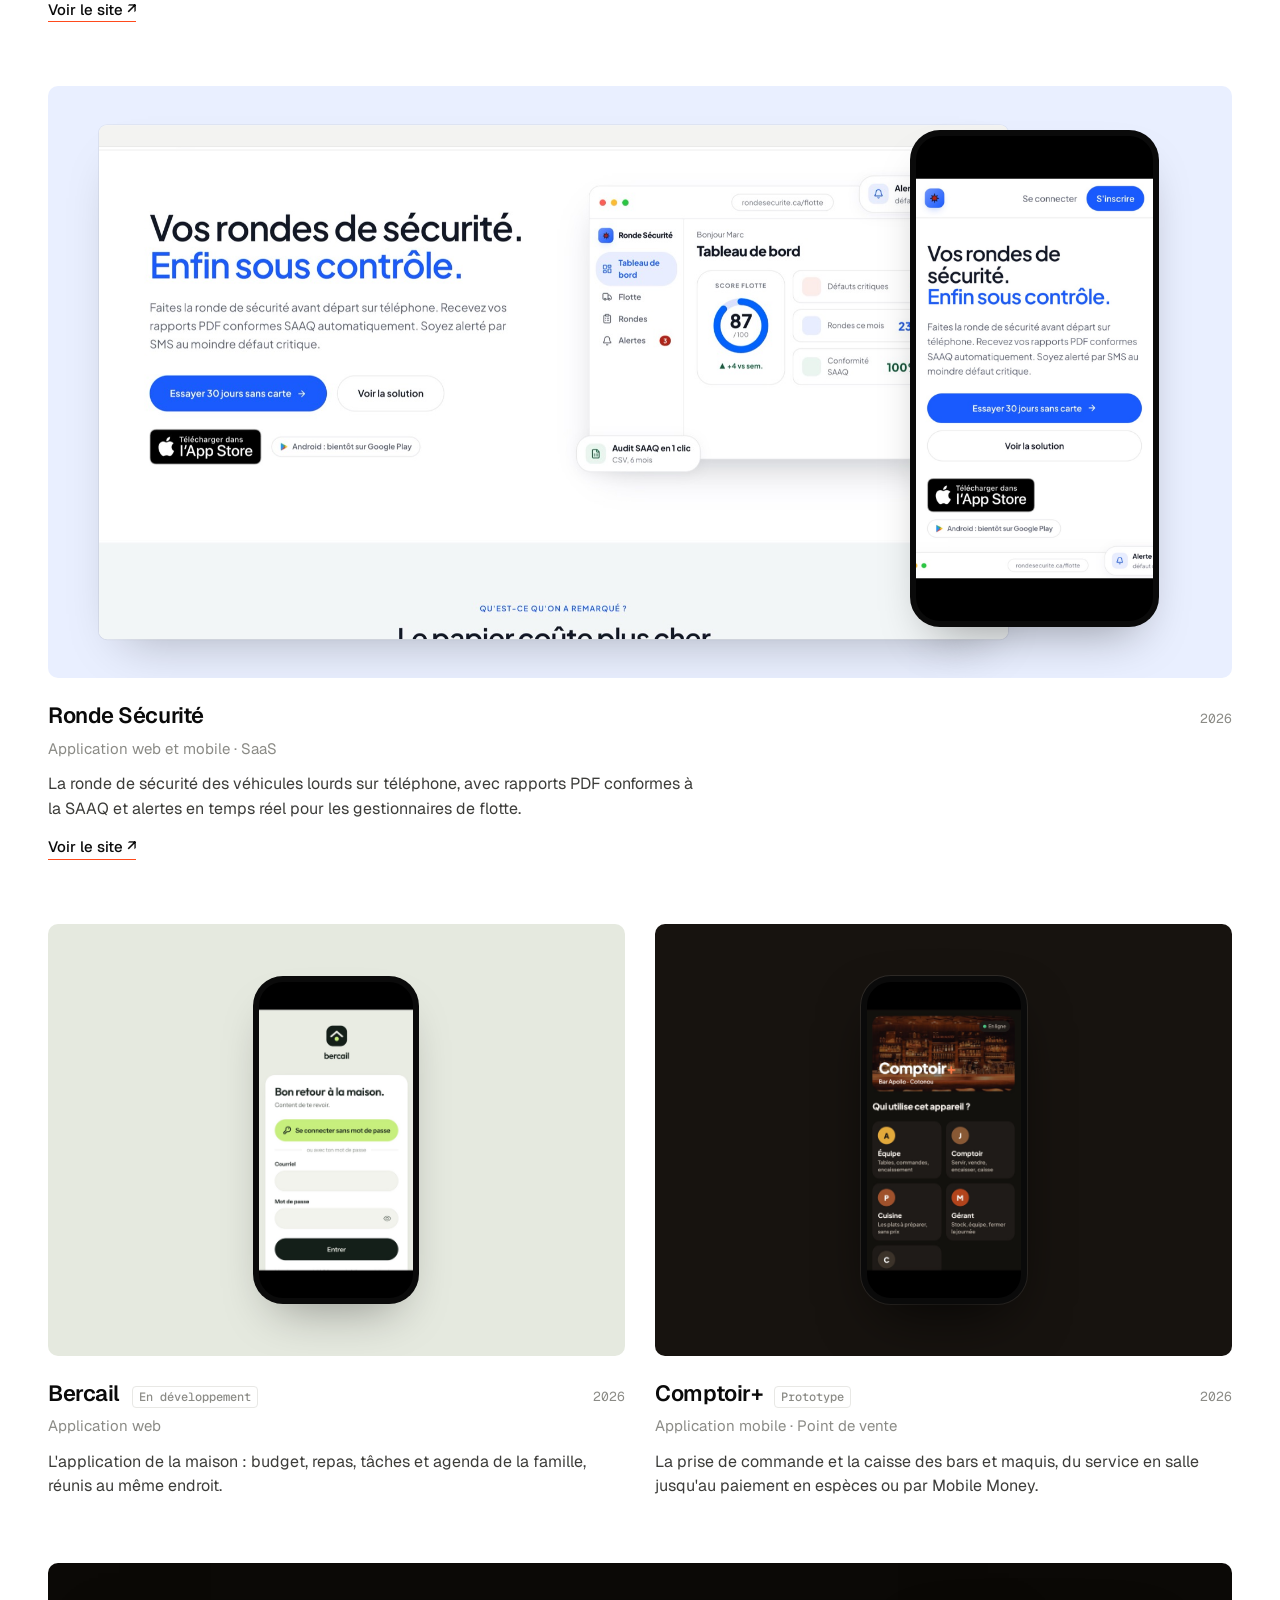
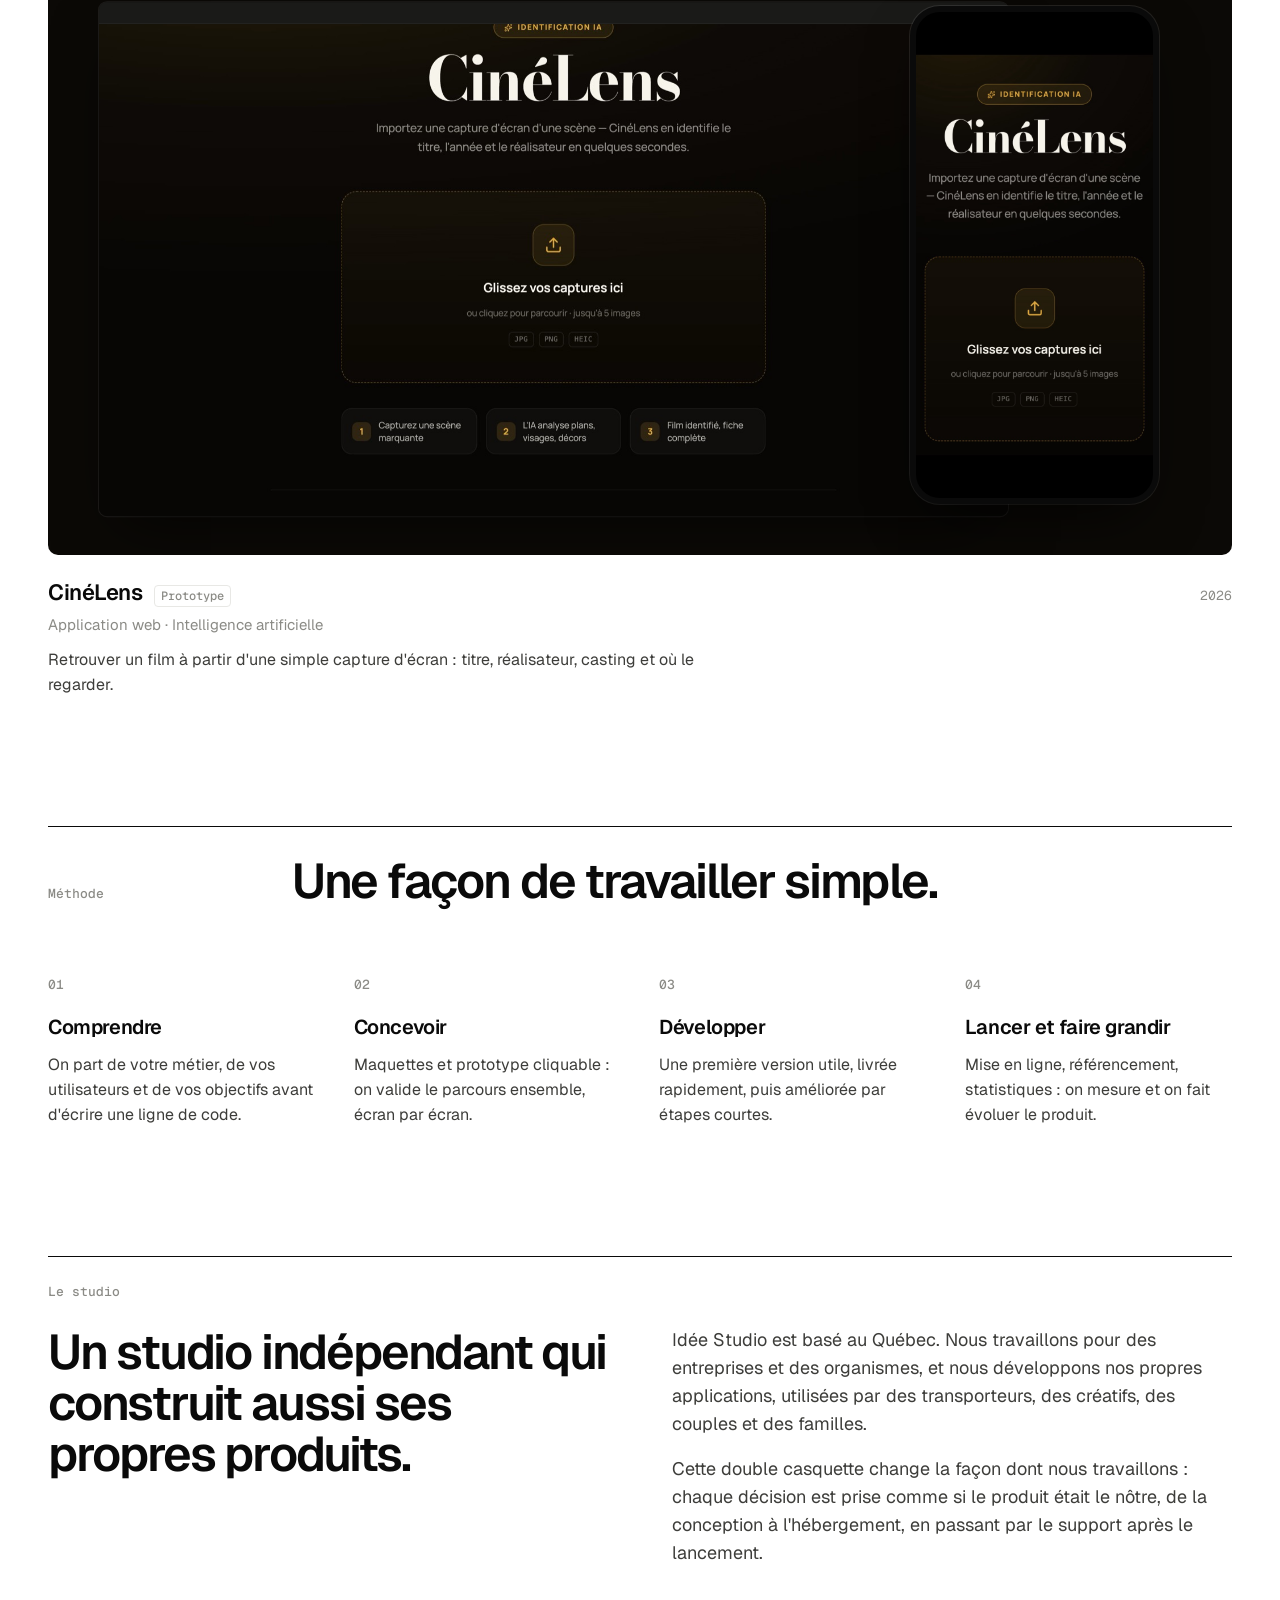
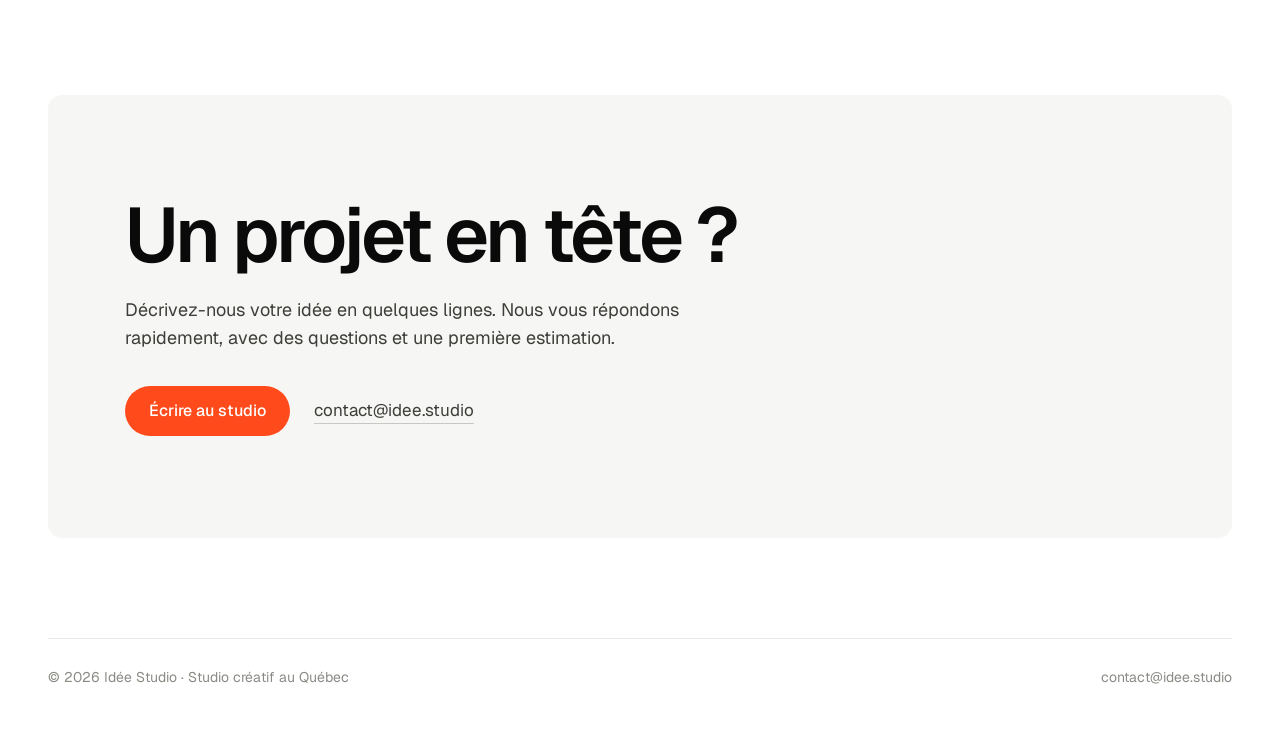
==== commit a48ea5ae: "Couleur de la marque : vermillon (#FF4A1C), utilisée avec parcimonie" ====
--- a/index.html
+++ b/index.html
@@ -28,7 +28,7 @@
 <body>
   <a class="skip" href="#contenu">Aller au contenu</a>
   <header class="top">
-    <a class="brand" href="/">Idée Studio</a>
+    <a class="brand" href="/">Id<span class="acc">é</span>e Studio</a>
     <nav aria-label="Navigation">
       <a class="hide-sm" href="#services">Services</a>
       <a class="hide-sm" href="#projets">Projets</a>
--- a/assets/styles.css
+++ b/assets/styles.css
@@ -1,6 +1,7 @@
 /* Idée Studio */
 :root {
   --ink: #0a0a0a;
+  --accent: #ff4a1c;
   --text: #3d3d3a;
   --mute: #8b8b86;
   --line: #e8e8e5;
@@ -143,3 +144,12 @@
   *, *::before, *::after { transition: none !important; }
   .rv { opacity: 1; transform: none; }
 }
+
+/* Couleur de la marque, utilisée avec parcimonie */
+.brand .acc { color: var(--accent); }
+.hero .k { color: var(--accent); }
+.btn:not(.ghost) { background: var(--accent); }
+.btn:not(.ghost):hover { background: var(--ink); }
+.voir { border-bottom-color: var(--accent); }
+a.case-link:hover h3 { color: var(--accent); }
+.mail:hover { color: var(--accent); }
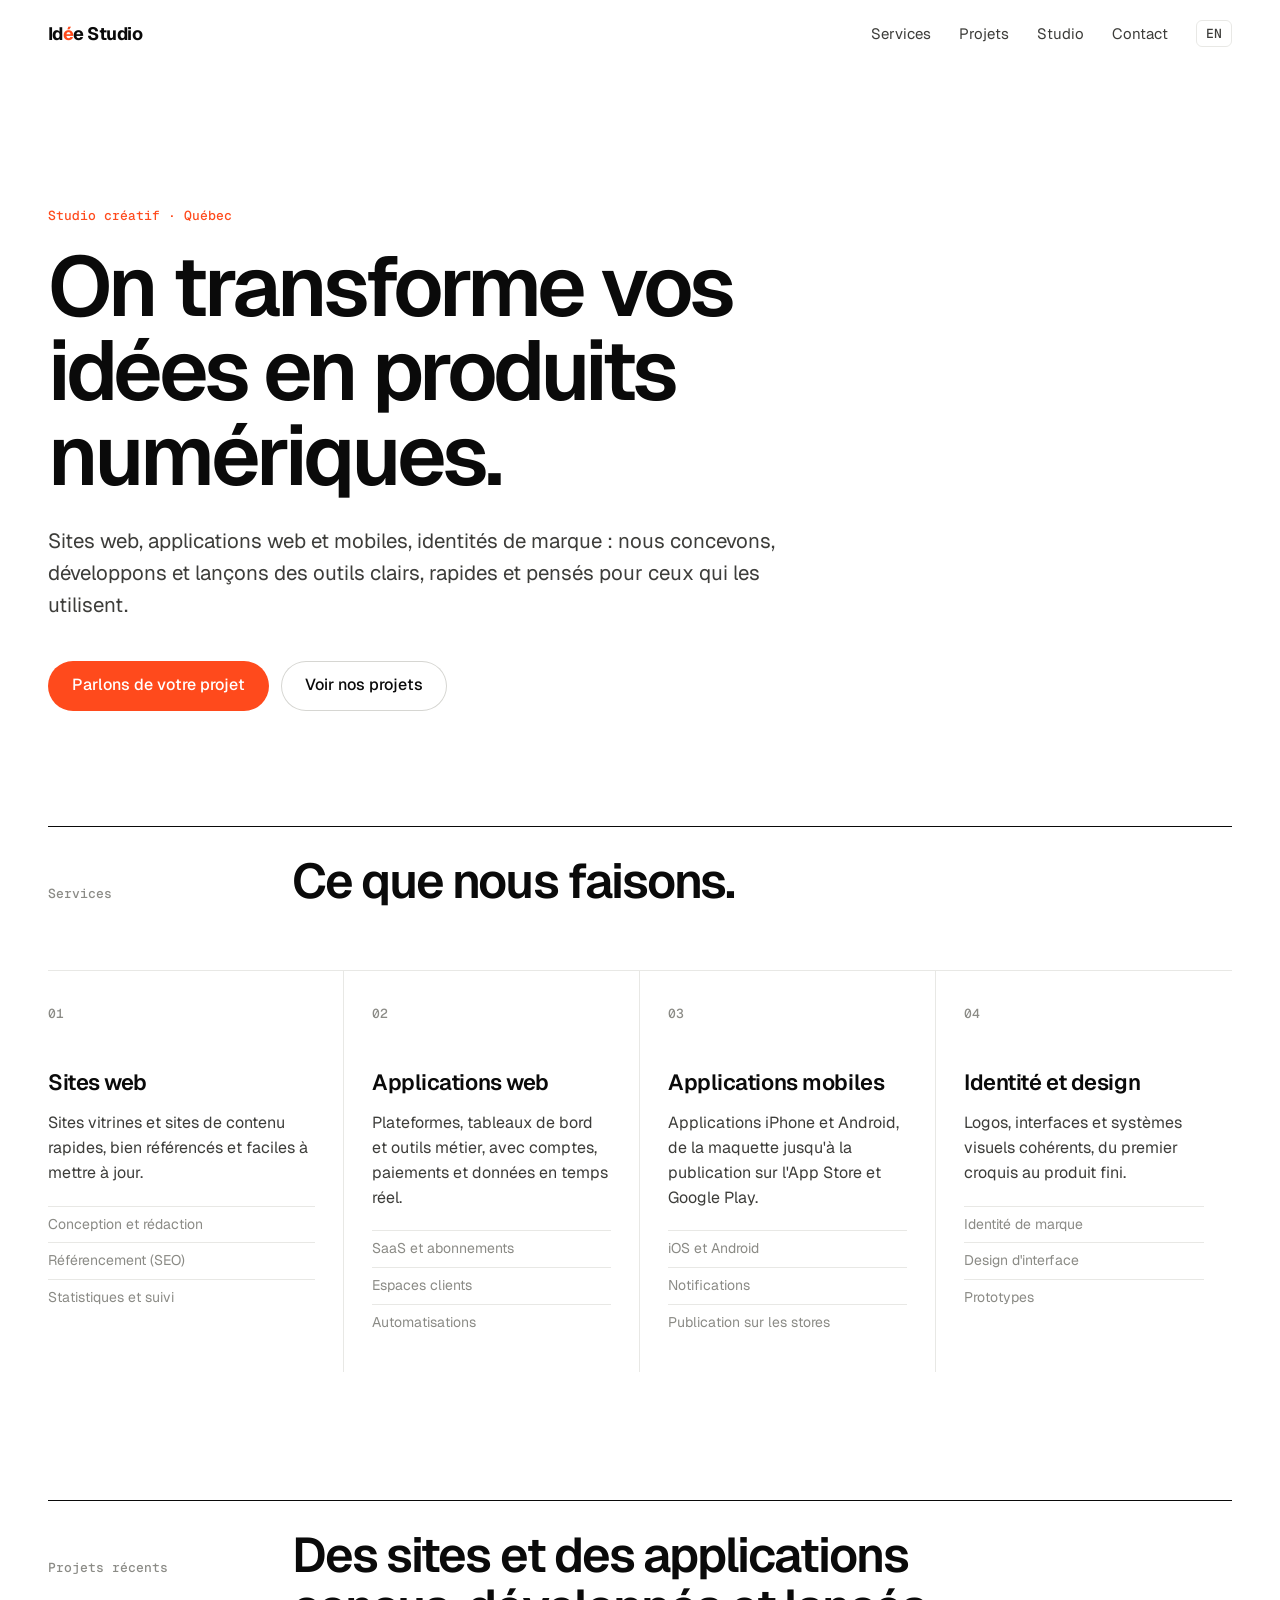
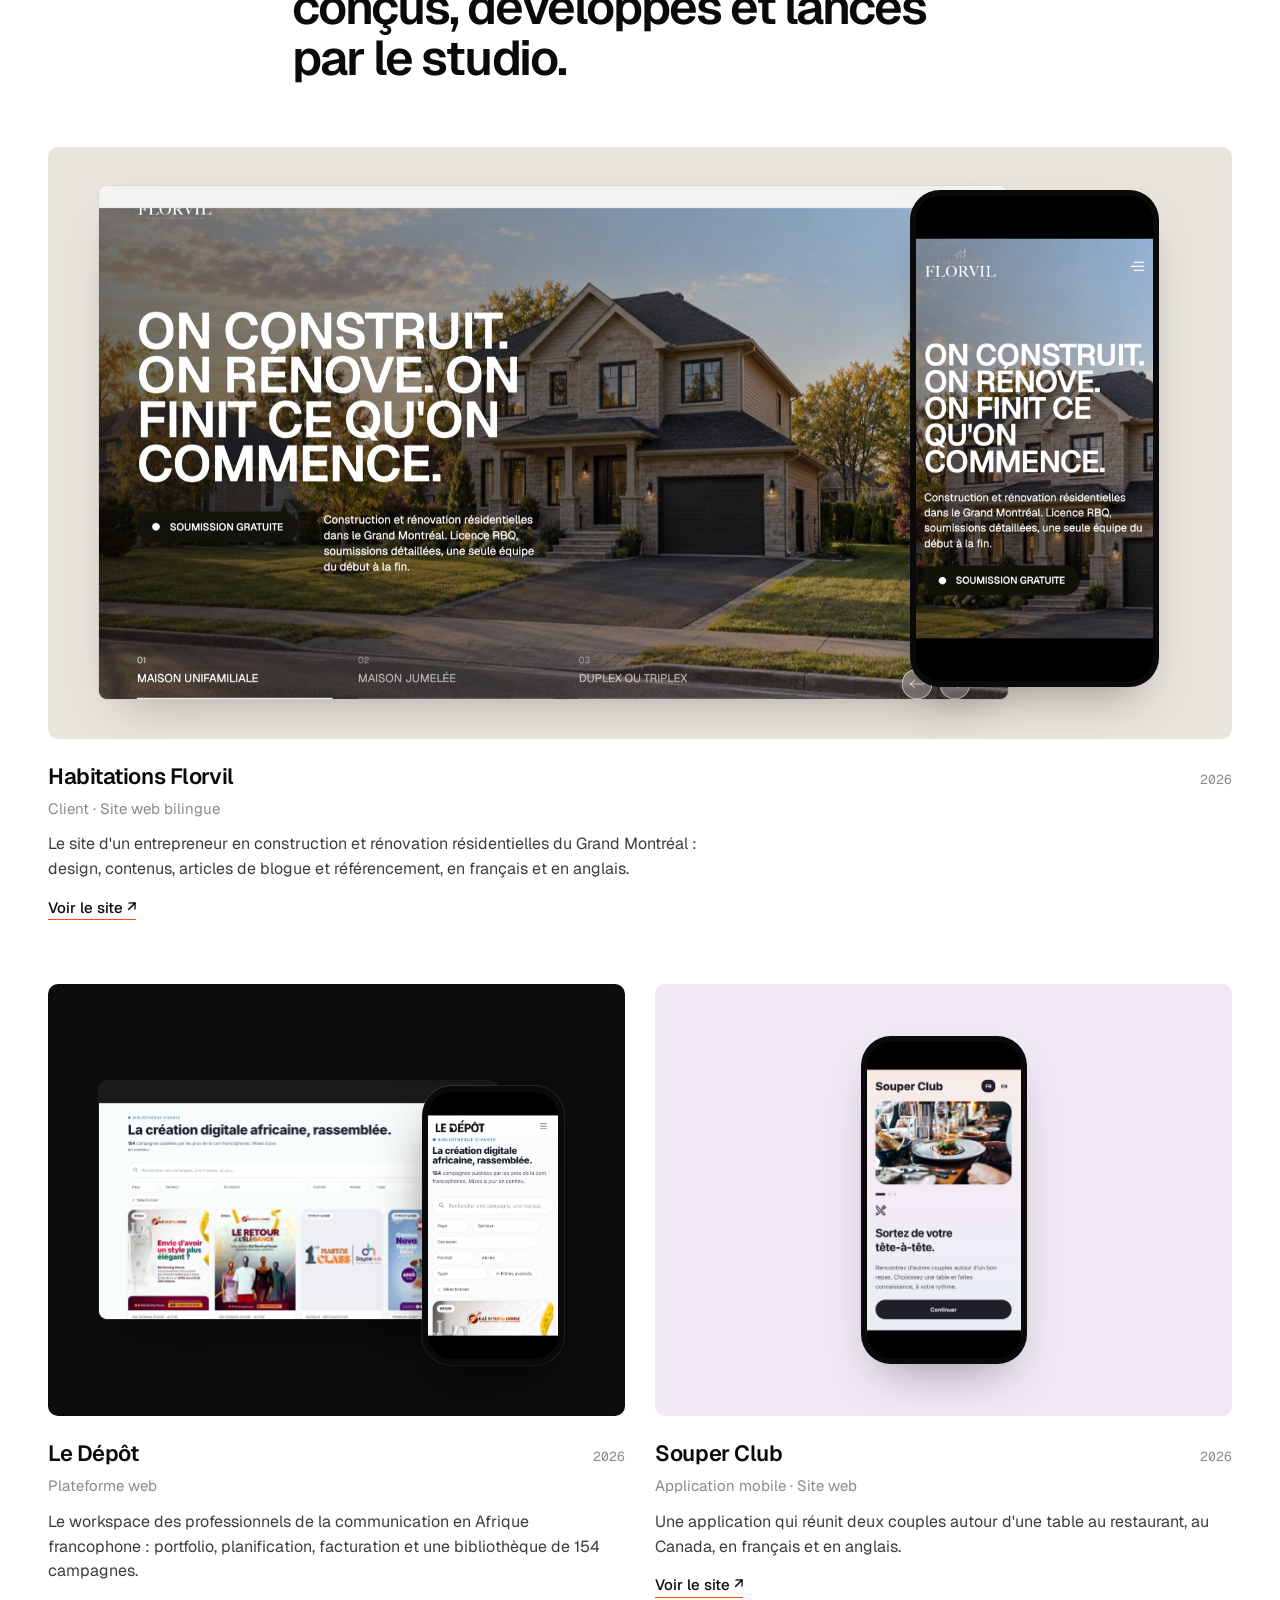
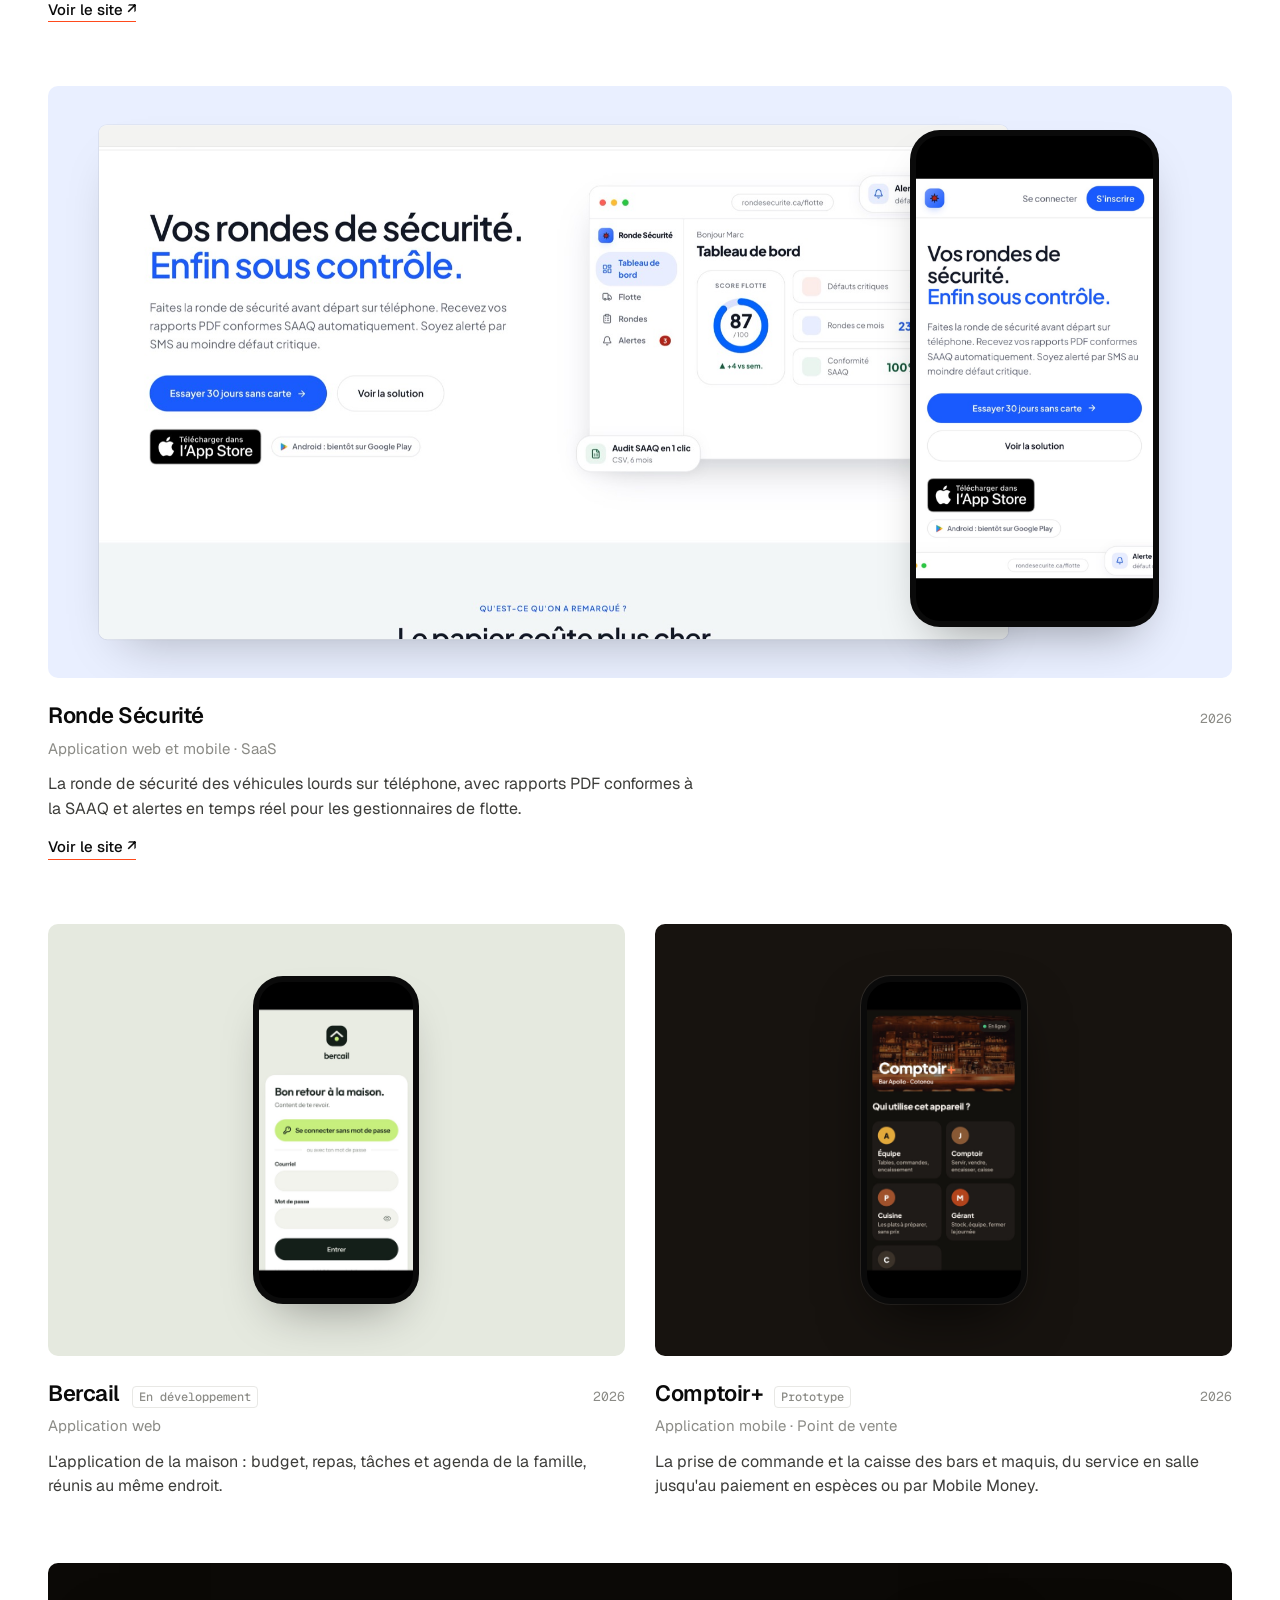
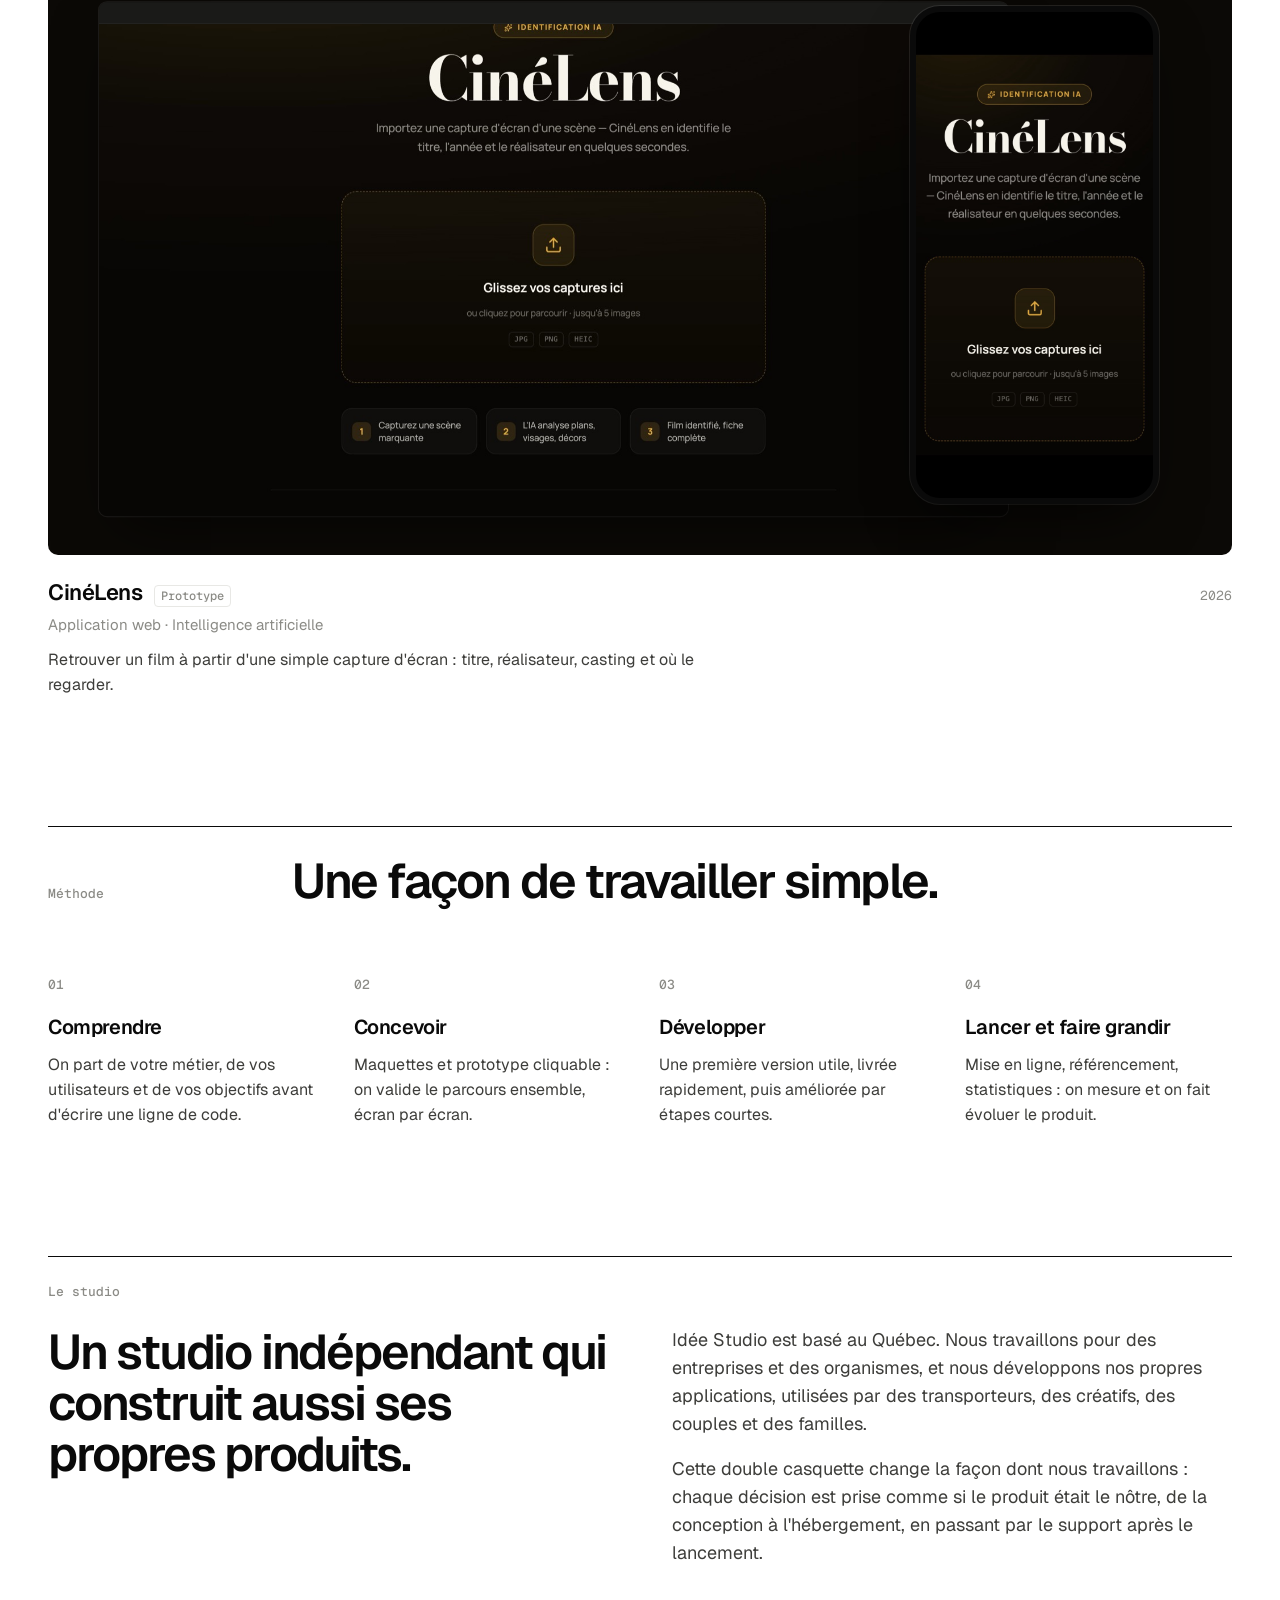
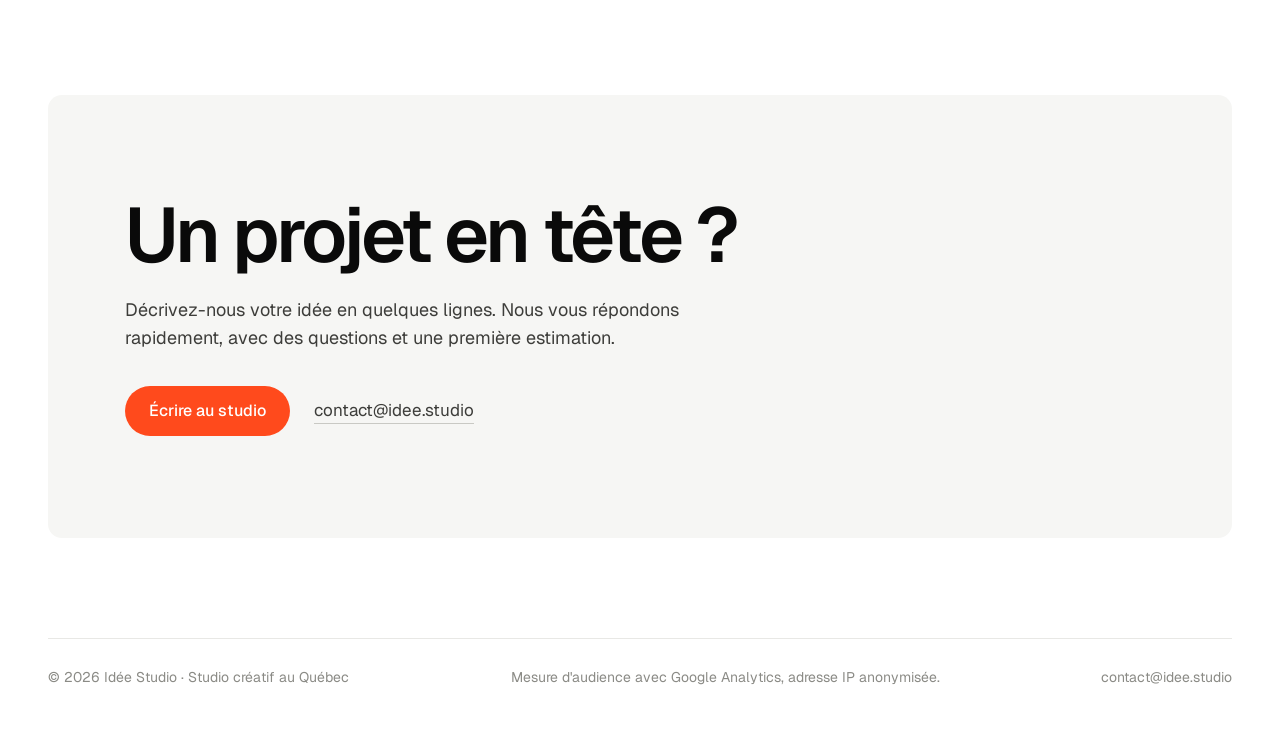
==== commit cfceffed: "Google Analytics (G-SGMPTLN3CR) et mention de mesure d'audience" ====
--- a/index.html
+++ b/index.html
@@ -24,6 +24,8 @@
   <link rel="stylesheet" href="https://fonts.googleapis.com/css2?family=Geist:wght@400;500;600;700&family=Geist+Mono:wght@400;500&display=swap">
   <link rel="stylesheet" href="/assets/styles.css">
   <script type="application/ld+json">{"@context": "https://schema.org", "@type": "Organization", "name": "Idée Studio", "url": "https://idee.studio", "email": "contact@idee.studio", "logo": "https://idee.studio/assets/icon.svg", "description": "Idée Studio est un studio créatif au Québec. Nous concevons et développons des sites web, des applications web et mobiles et des identités de marque, de l'idée jusqu'au lancement.", "address": {"@type": "PostalAddress", "addressRegion": "QC", "addressCountry": "CA"}, "knowsAbout": ["Sites web", "Applications web", "Applications mobiles", "Identité et design"]}</script>
+  <script async src="https://www.googletagmanager.com/gtag/js?id=G-SGMPTLN3CR"></script>
+  <script>window.dataLayer=window.dataLayer||[];function gtag(){dataLayer.push(arguments);}gtag('js',new Date());gtag('config','G-SGMPTLN3CR',{anonymize_ip:true});</script>
 </head>
 <body>
   <a class="skip" href="#contenu">Aller au contenu</a>
@@ -187,6 +189,7 @@
 
   <footer class="foot wrap">
     <span>© <span data-annee>2026</span> Idée Studio · Studio créatif au Québec</span>
+    <span class="vp">Mesure d'audience avec Google Analytics, adresse IP anonymisée.</span>
     <a href="mailto:contact@idee.studio">contact@idee.studio</a>
   </footer>
   <script src="/assets/main.js" defer></script>
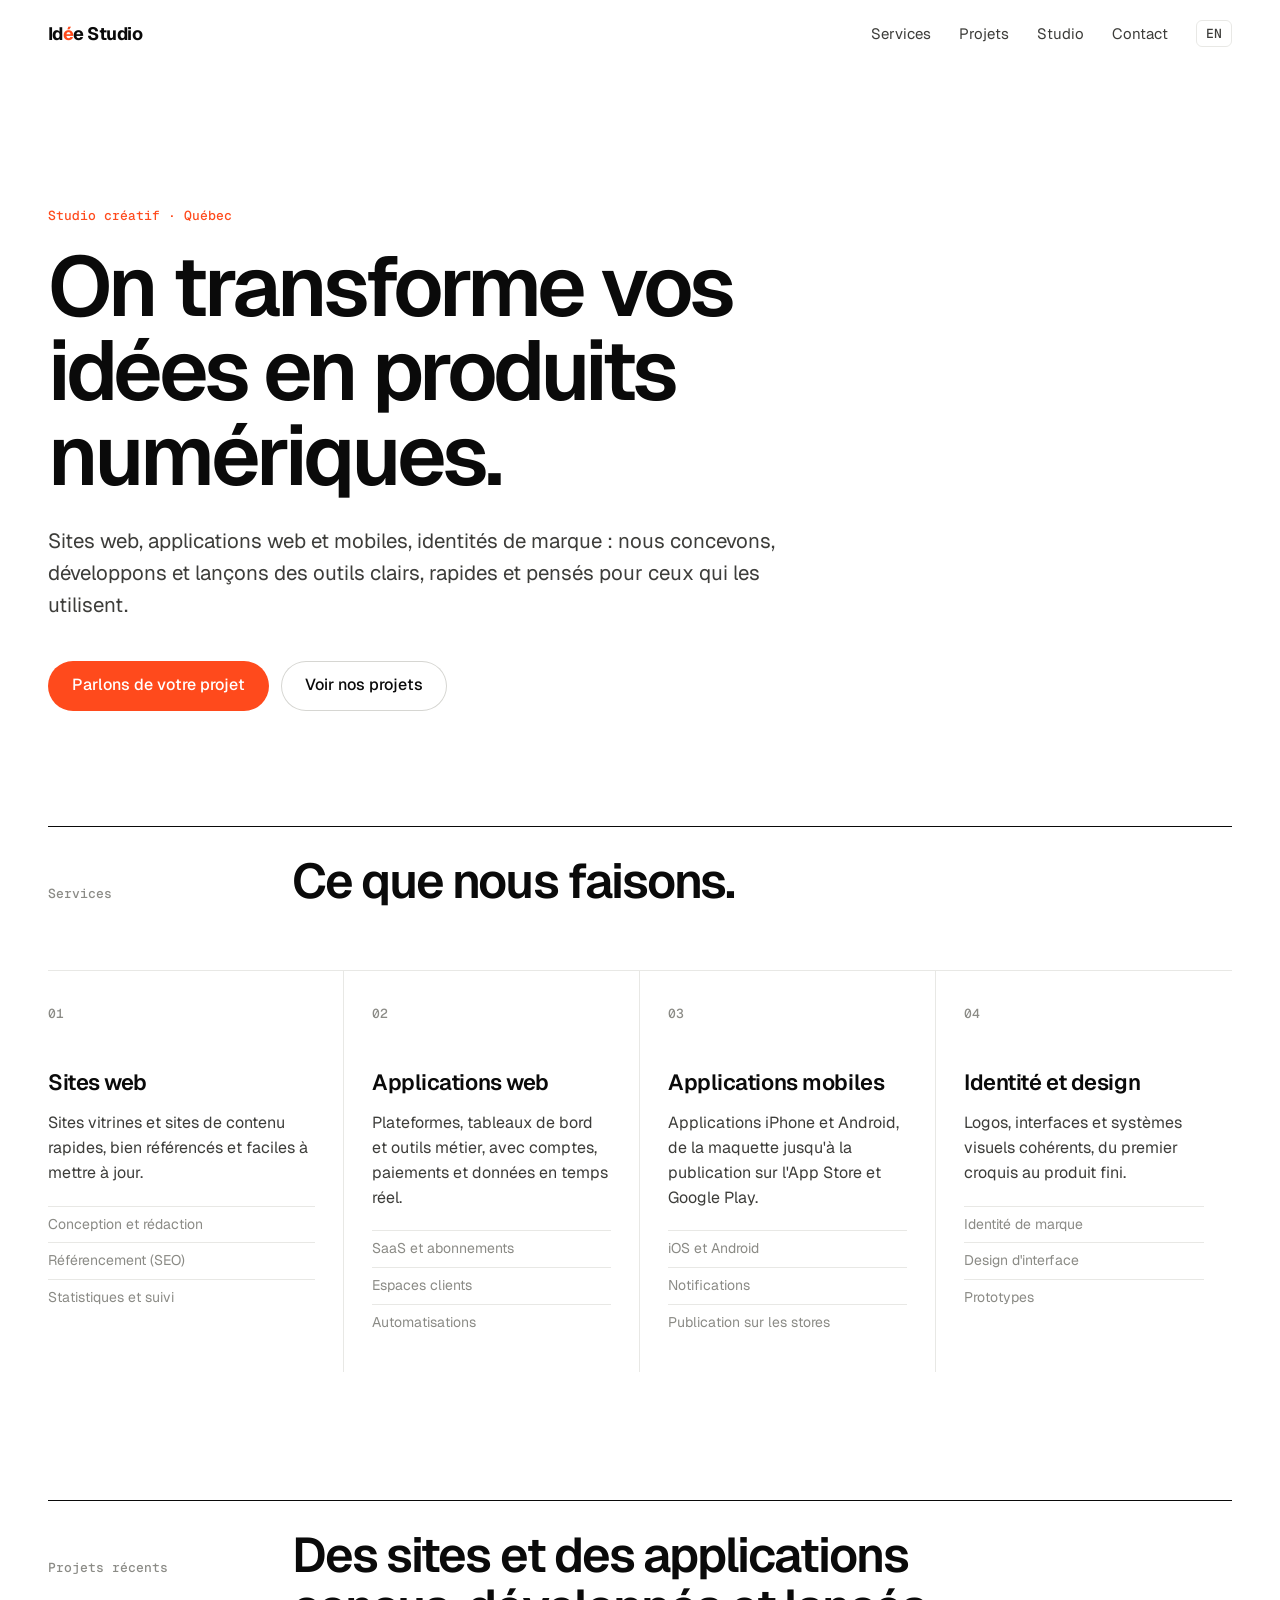
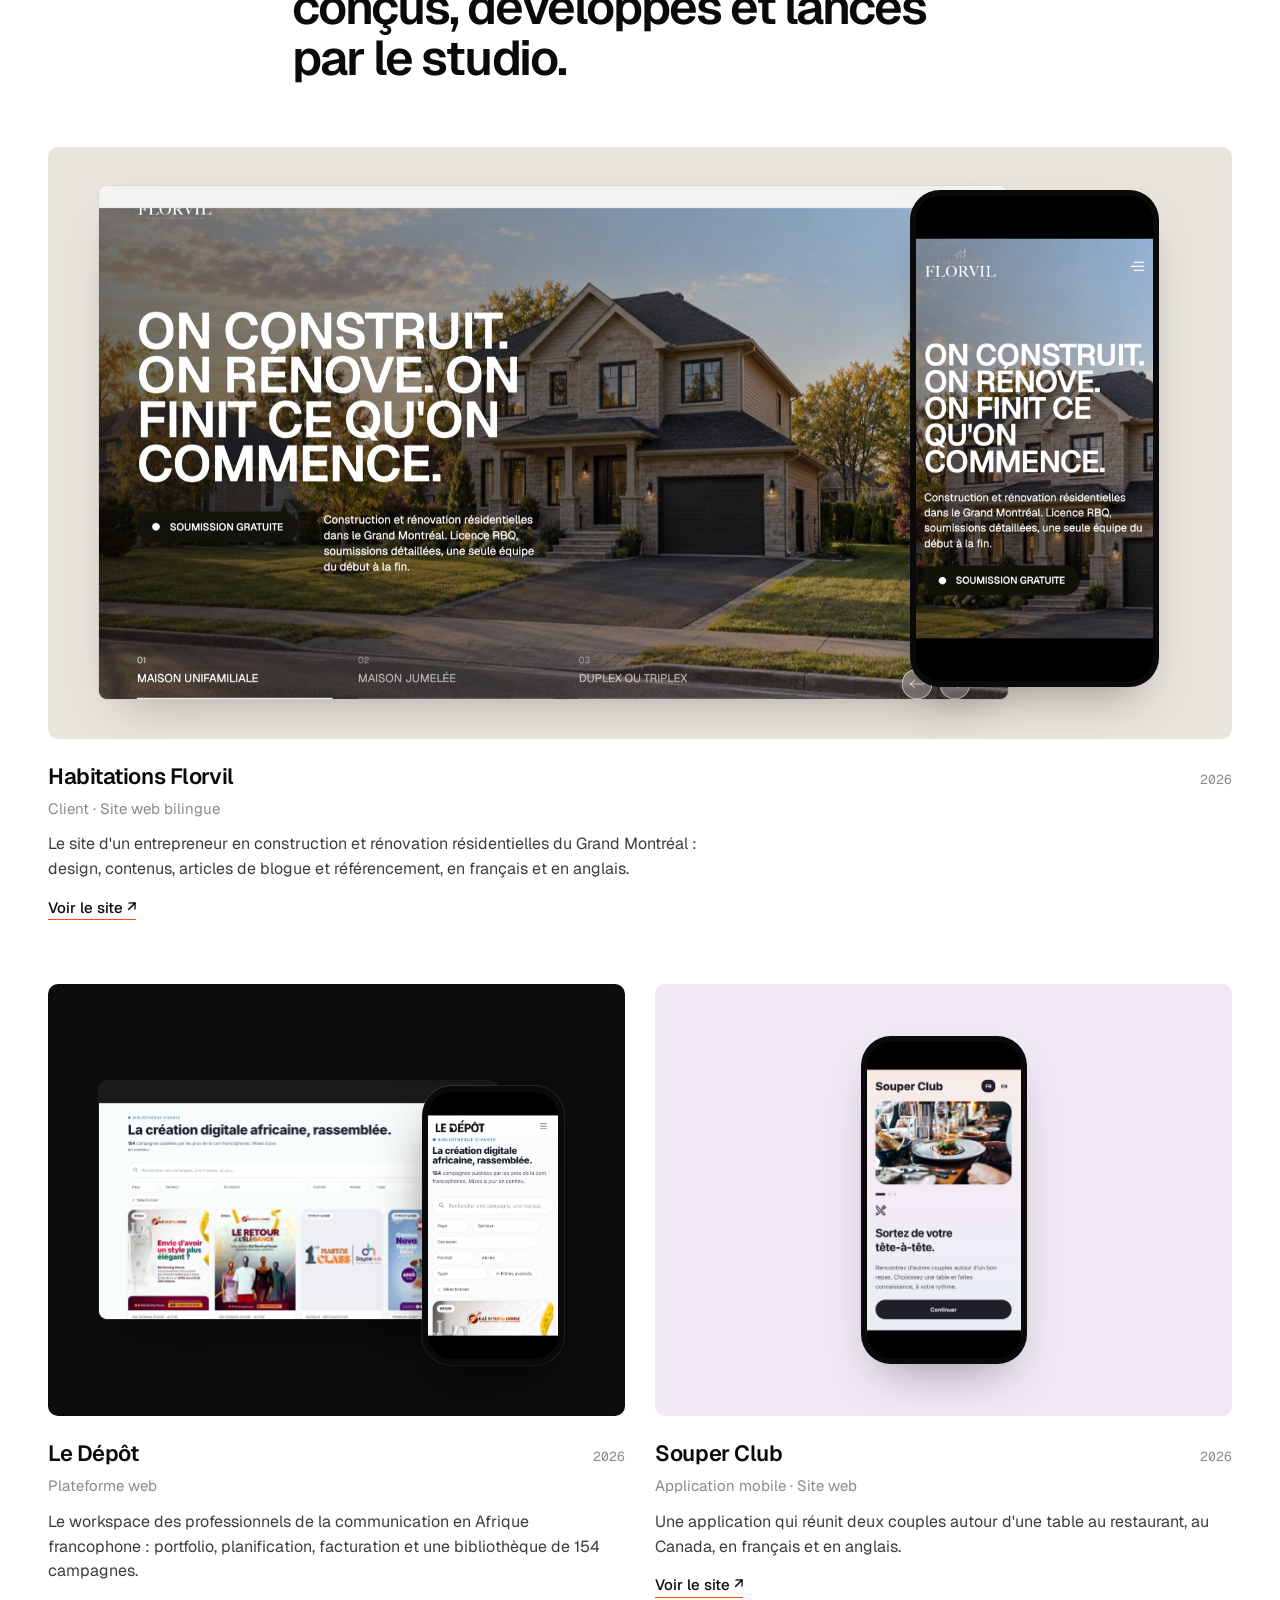
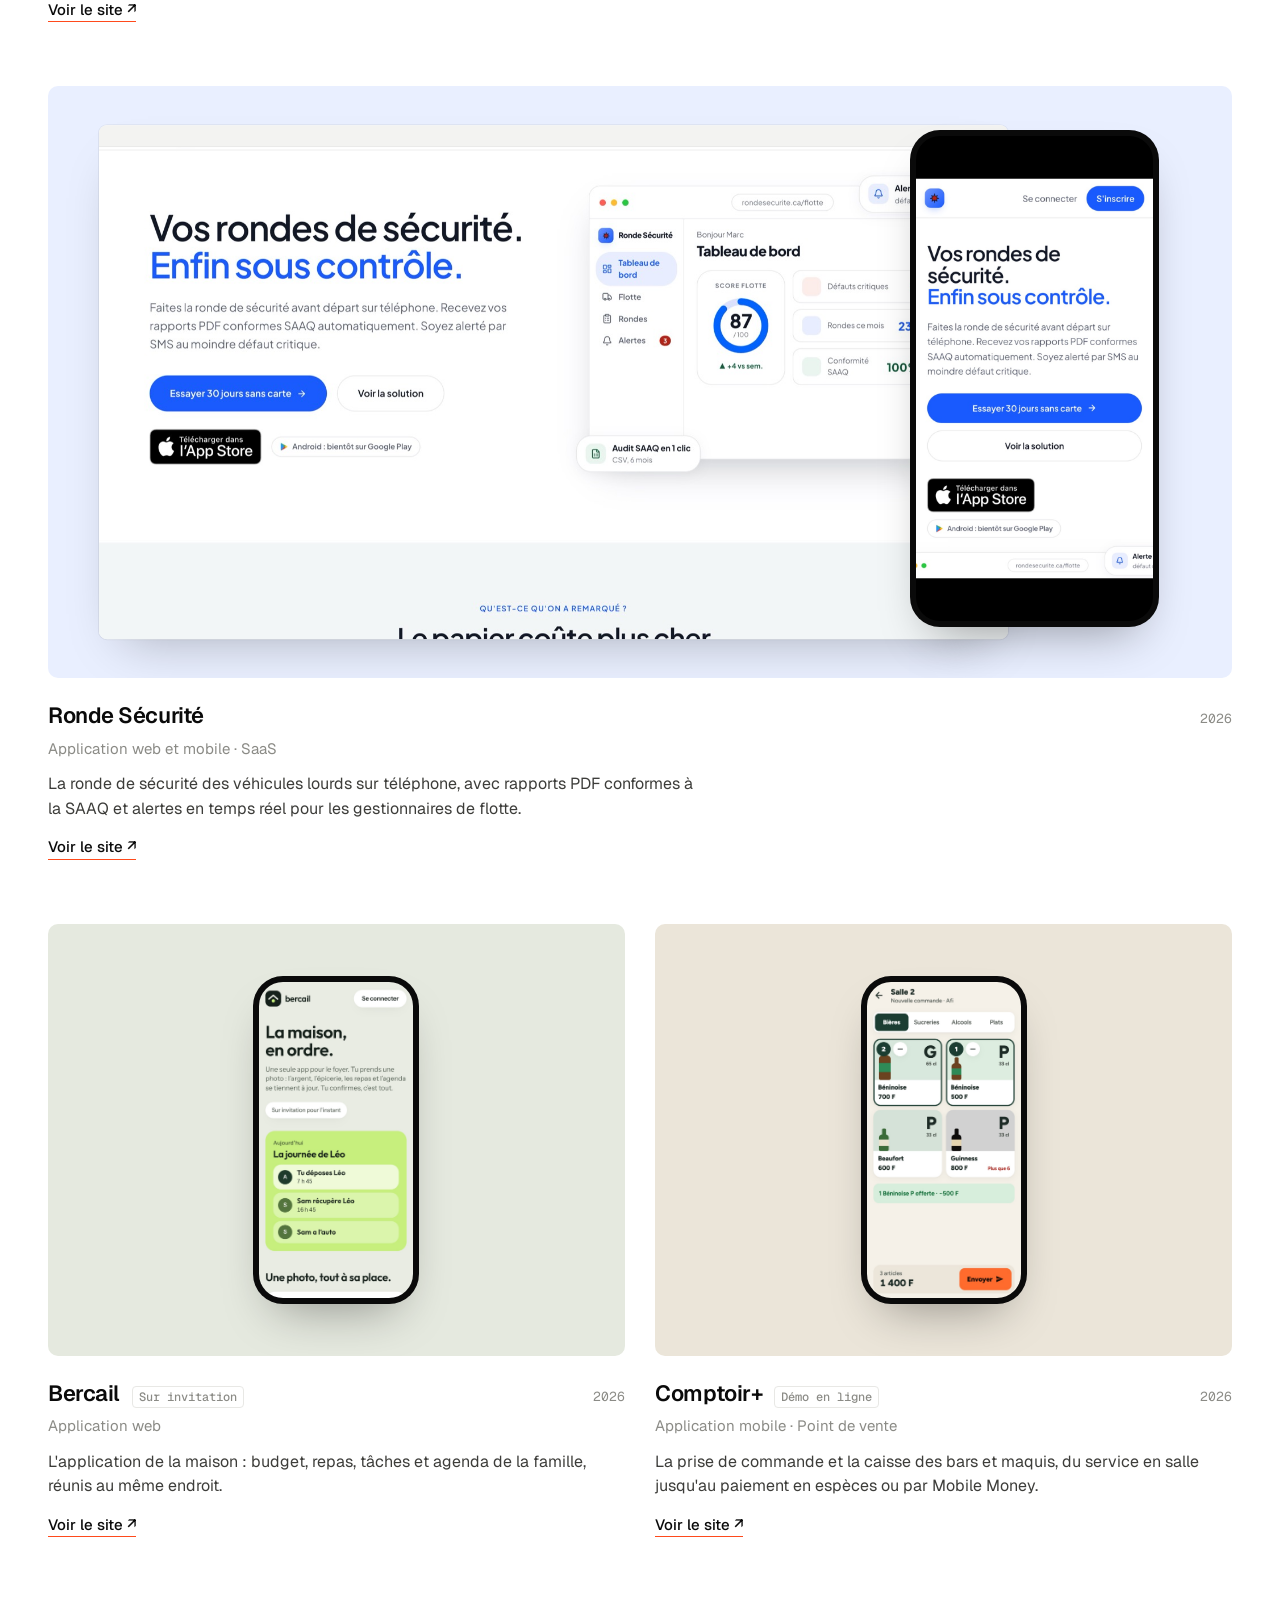
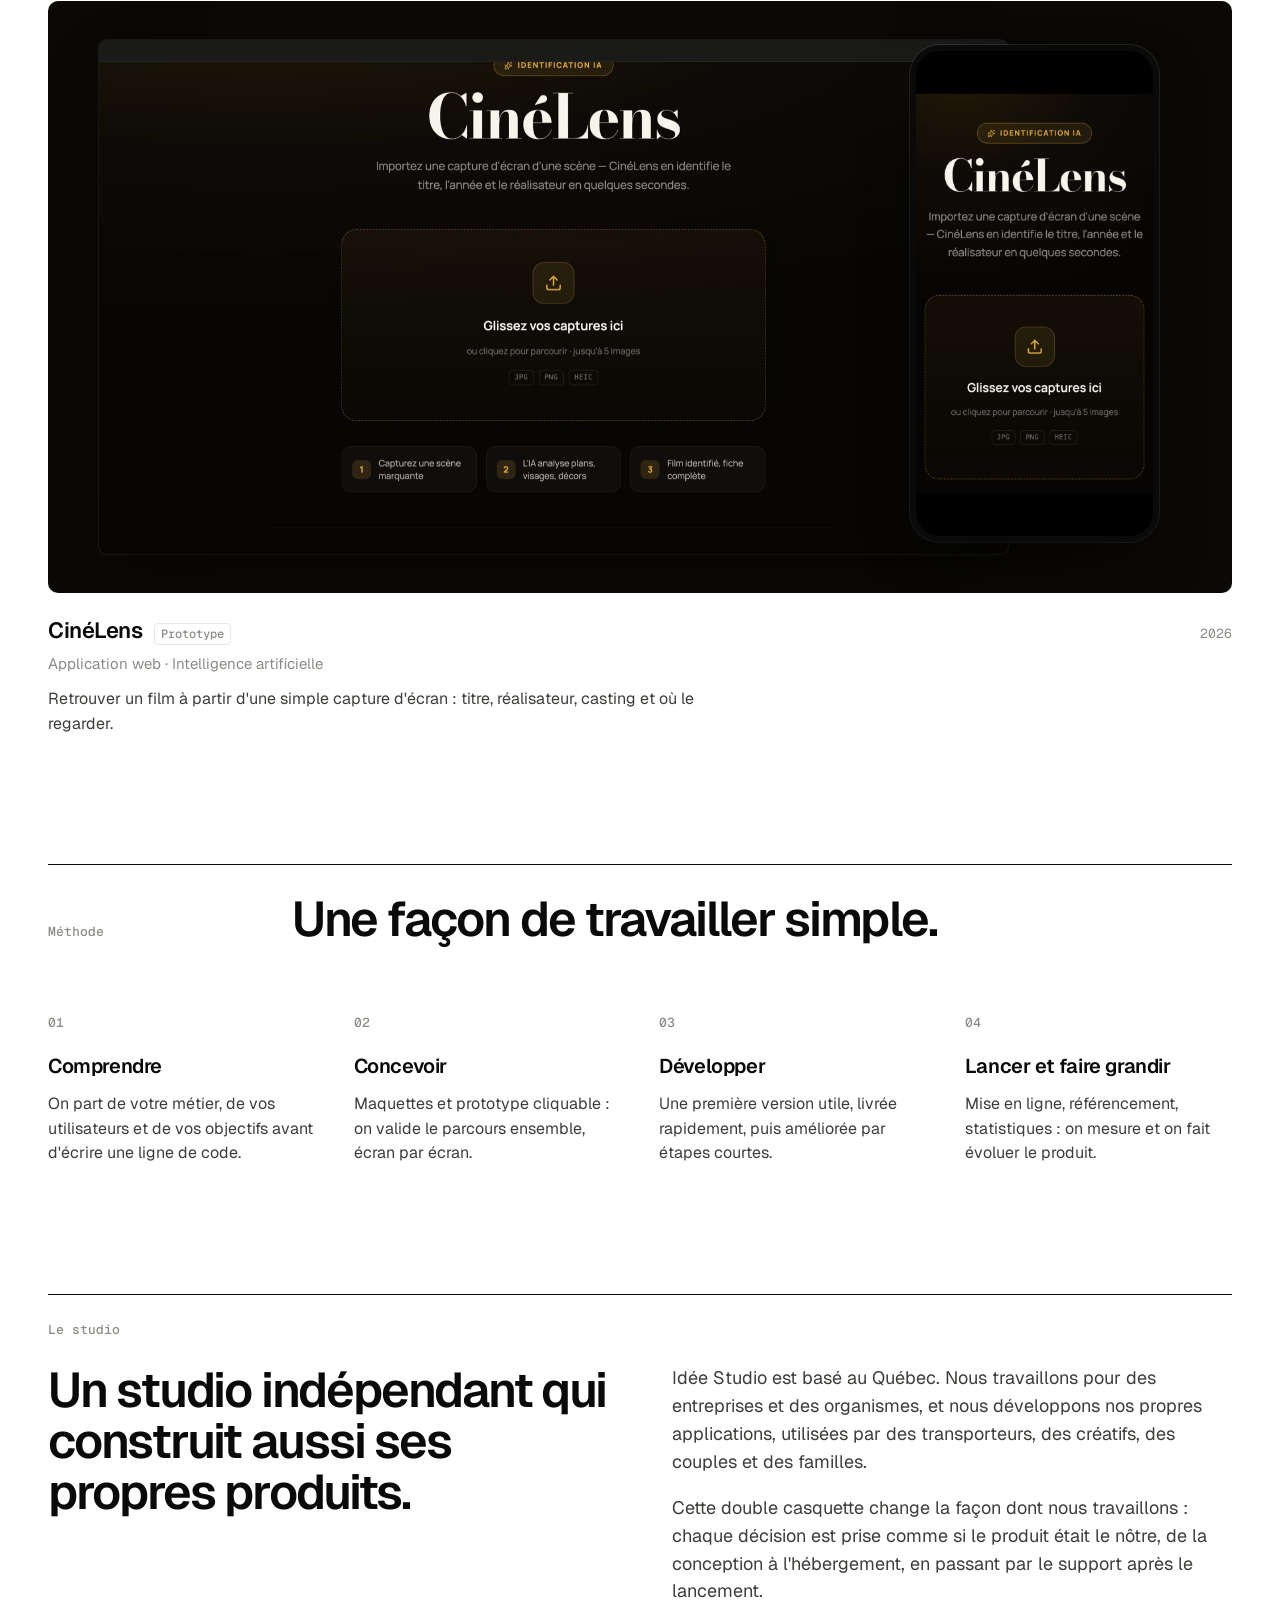
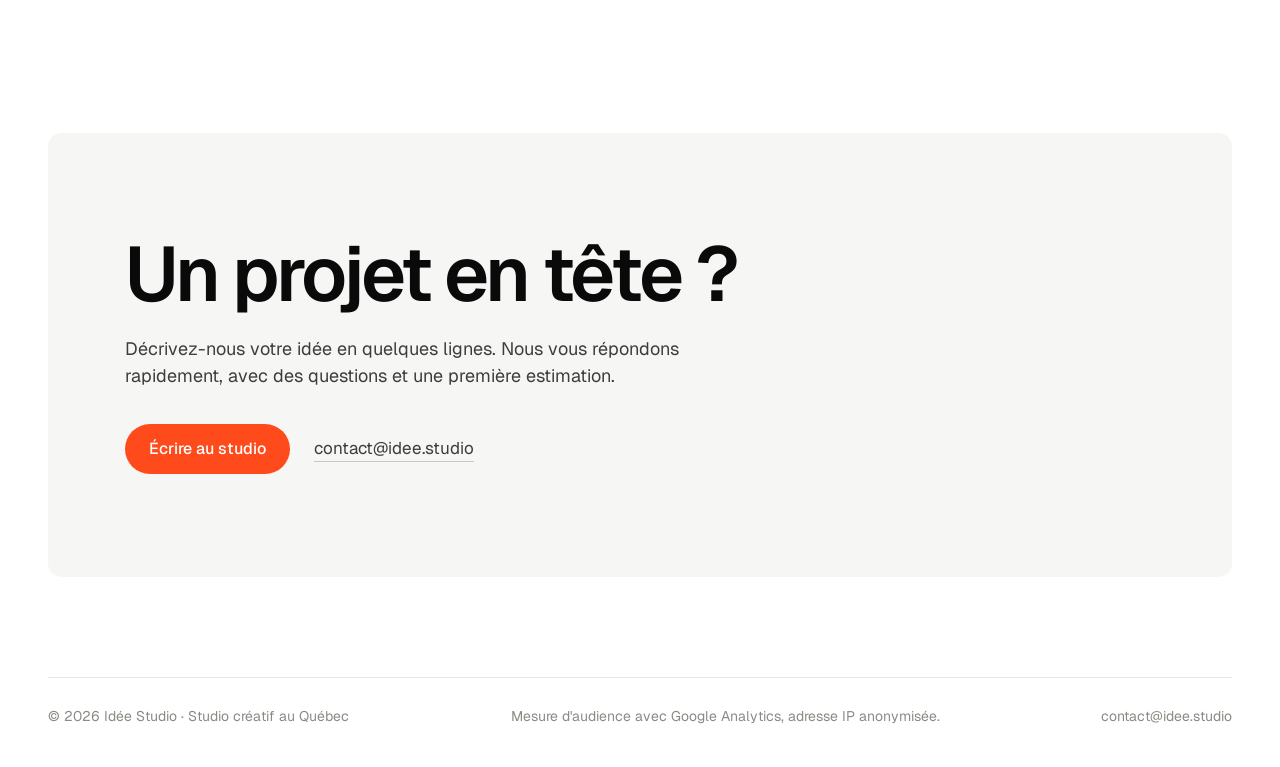
==== commit 2829191c: "Projets : Bercail et Comptoir+ en ligne sur idee.studio, nouvelles captures Co-Authored-By: Claude O" ====
--- a/index.html
+++ b/index.html
@@ -129,26 +129,26 @@
           </a>
         </article>
         <article class="case" id="p-bercail">
-          <div class="case-link">
+          <a class="case-link" href="https://bercail.idee.studio" target="_blank" rel="noopener">
             <div class="tile" style="--tile:#e5e9df"><div class="comp single"><figure class="phone "><img src="/assets/img/bercail-mobile.jpg" alt="Bercail" loading="lazy" width="390" height="800"></figure></div></div>
             <div class="cap">
-              <div class="cap-top"><h3>Bercail</h3><span class="etat">En développement</span><span class="yr">2026</span></div>
+              <div class="cap-top"><h3>Bercail</h3><span class="etat">Sur invitation</span><span class="yr">2026</span></div>
               <p class="type">Application web</p>
               <p class="desc">L&#x27;application de la maison : budget, repas, tâches et agenda de la famille, réunis au même endroit.</p>
-              
+              <span class="voir">Voir le site ↗</span>
             </div>
-          </div>
+          </a>
         </article>
         <article class="case" id="p-comptoir">
-          <div class="case-link">
-            <div class="tile dark" style="--tile:#17130f"><div class="comp single"><figure class="phone "><img src="/assets/img/comptoir-mobile.jpg" alt="Comptoir+" loading="lazy" width="390" height="800"></figure></div></div>
+          <a class="case-link" href="https://comptoir.idee.studio" target="_blank" rel="noopener">
+            <div class="tile" style="--tile:#ebe5d9"><div class="comp single"><figure class="phone "><img src="/assets/img/comptoir-mobile.jpg" alt="Comptoir+" loading="lazy" width="390" height="800"></figure></div></div>
             <div class="cap">
-              <div class="cap-top"><h3>Comptoir+</h3><span class="etat">Prototype</span><span class="yr">2026</span></div>
+              <div class="cap-top"><h3>Comptoir+</h3><span class="etat">Démo en ligne</span><span class="yr">2026</span></div>
               <p class="type">Application mobile · Point de vente</p>
               <p class="desc">La prise de commande et la caisse des bars et maquis, du service en salle jusqu&#x27;au paiement en espèces ou par Mobile Money.</p>
-              
+              <span class="voir">Voir le site ↗</span>
             </div>
-          </div>
+          </a>
         </article>
         <article class="case wide" id="p-cinelens">
           <div class="case-link">
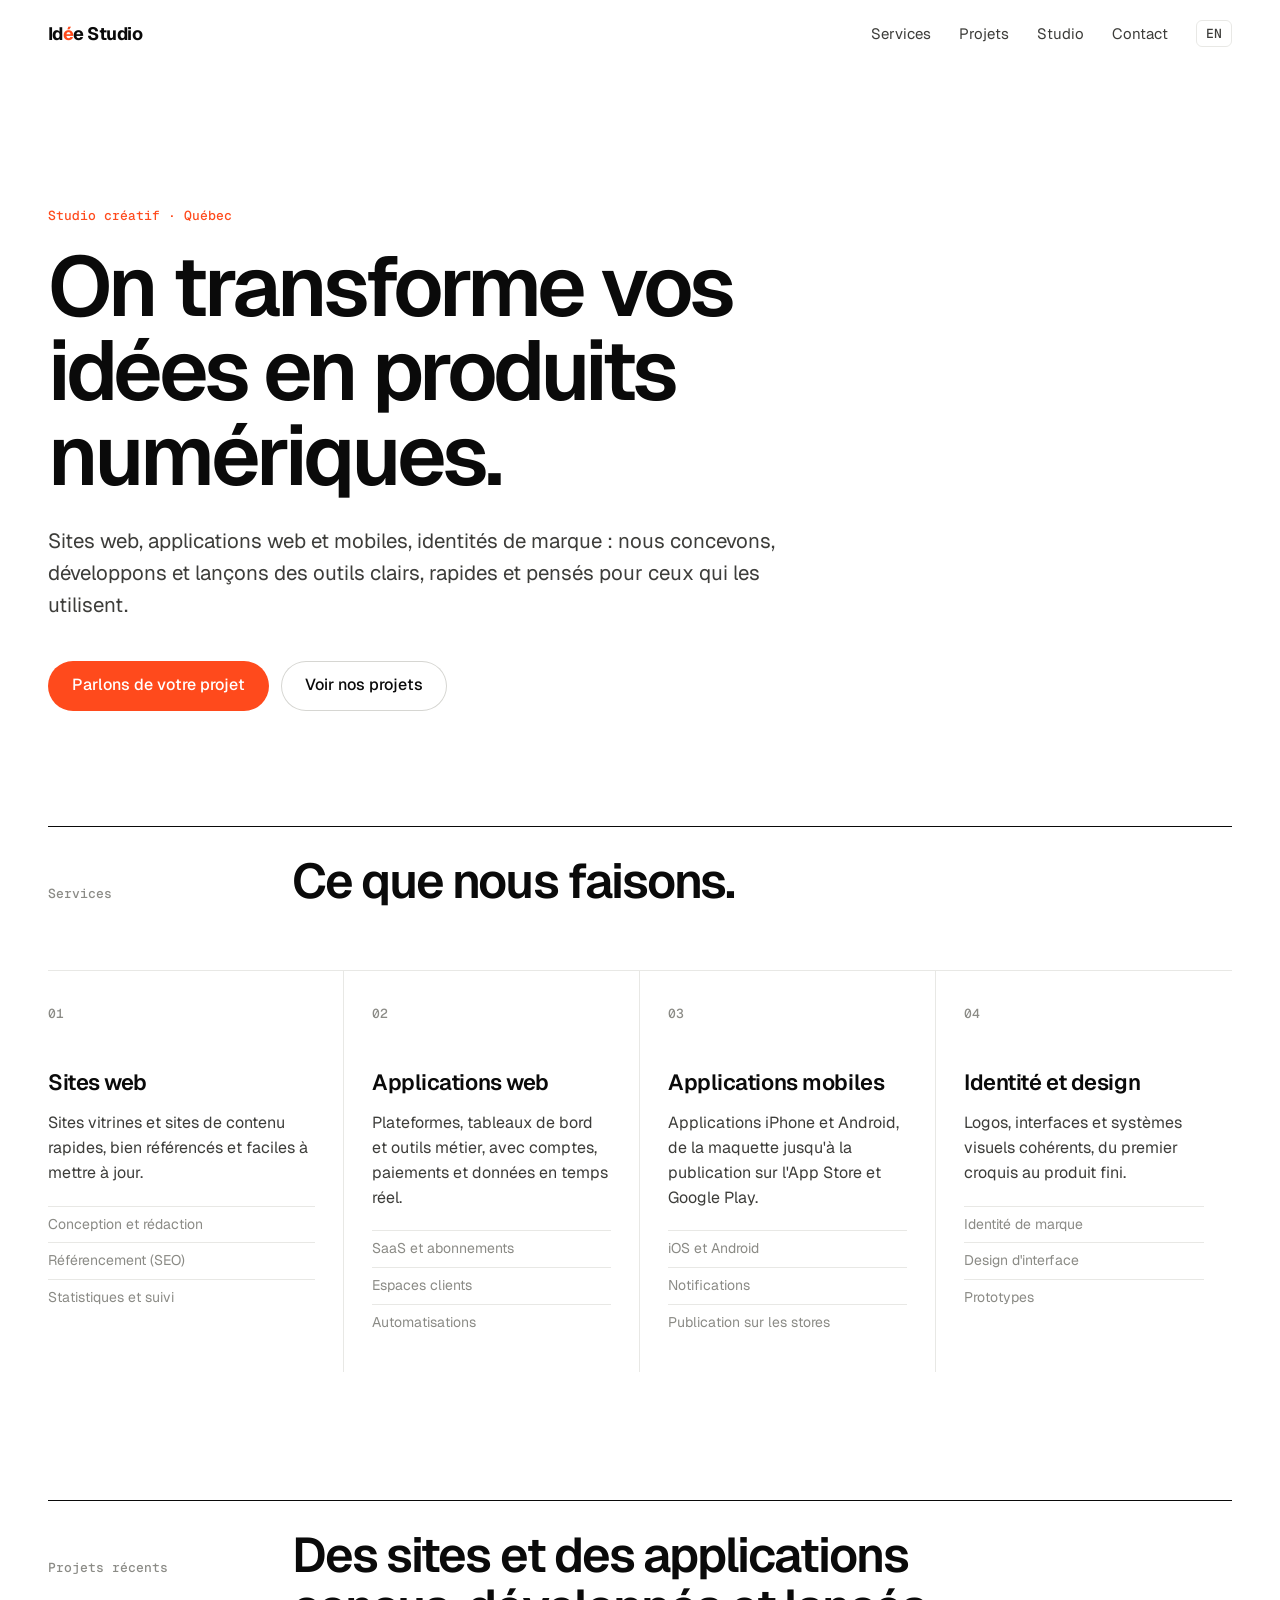
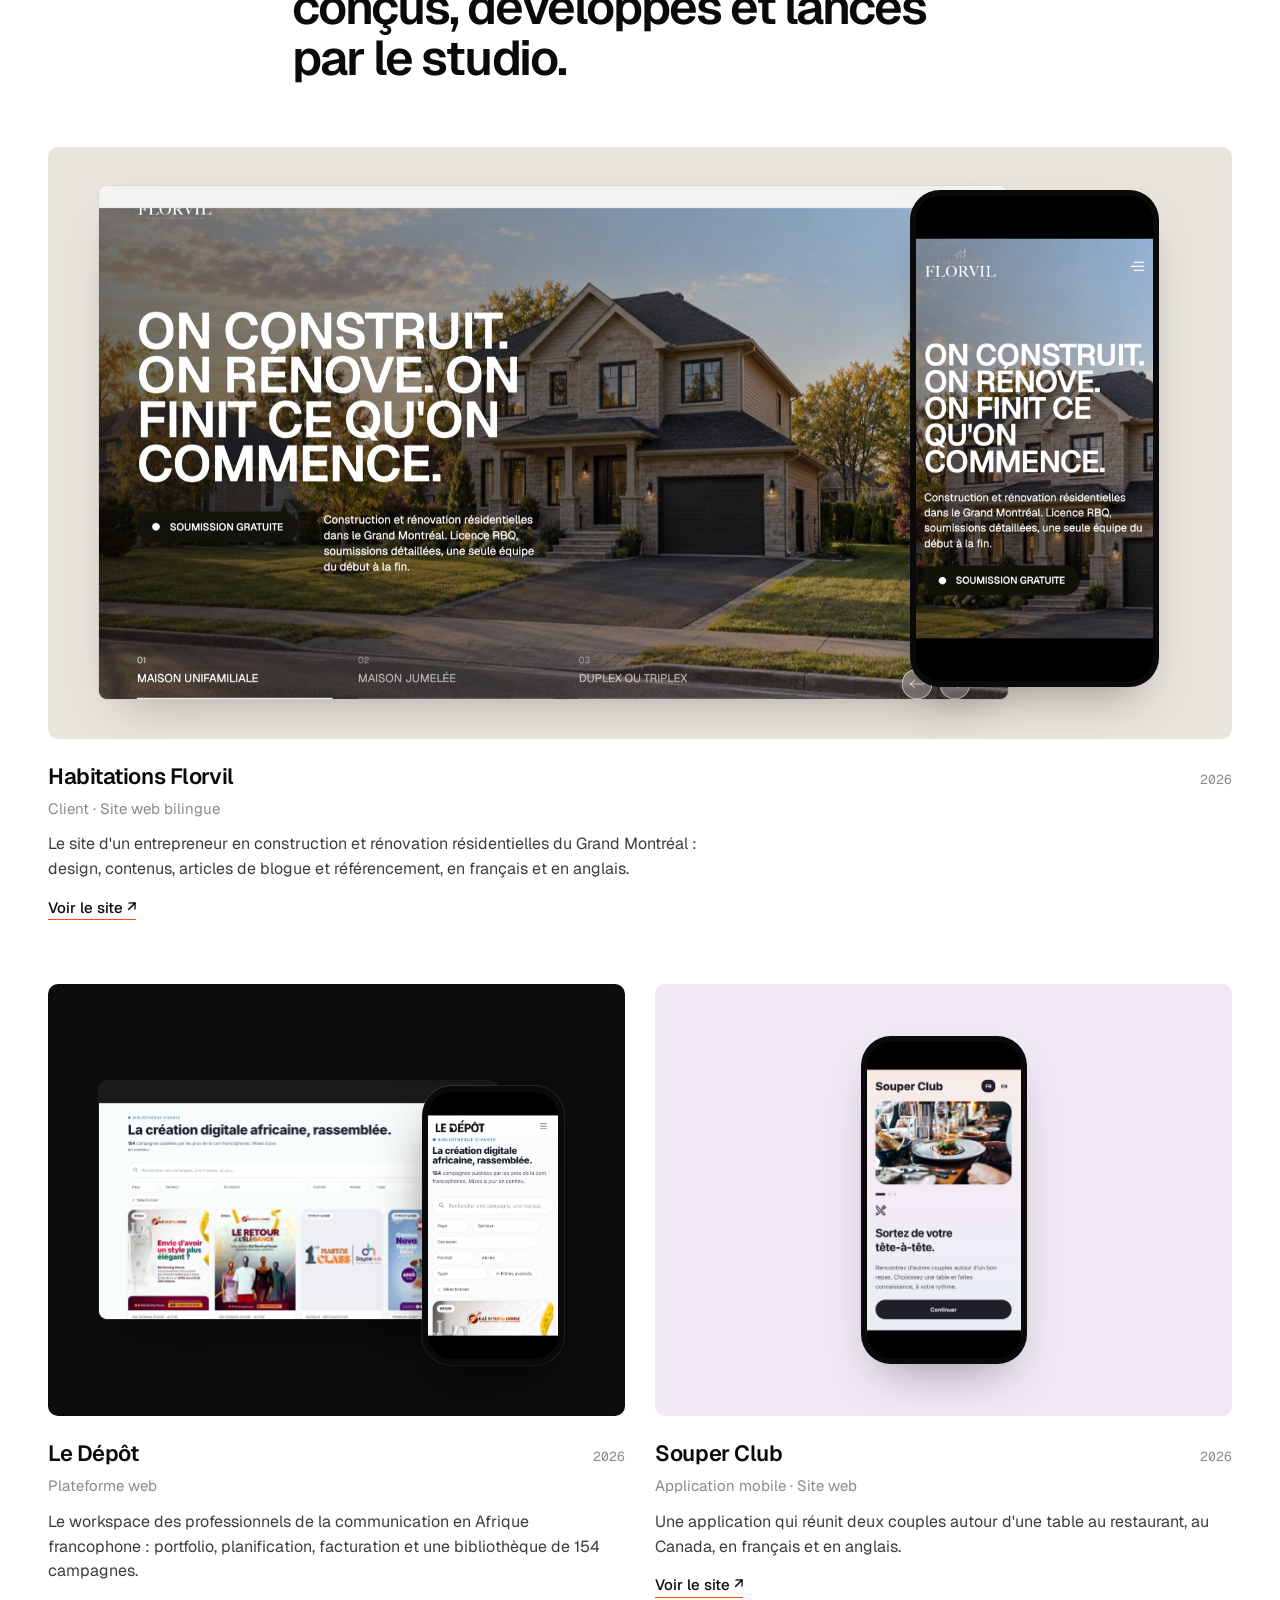
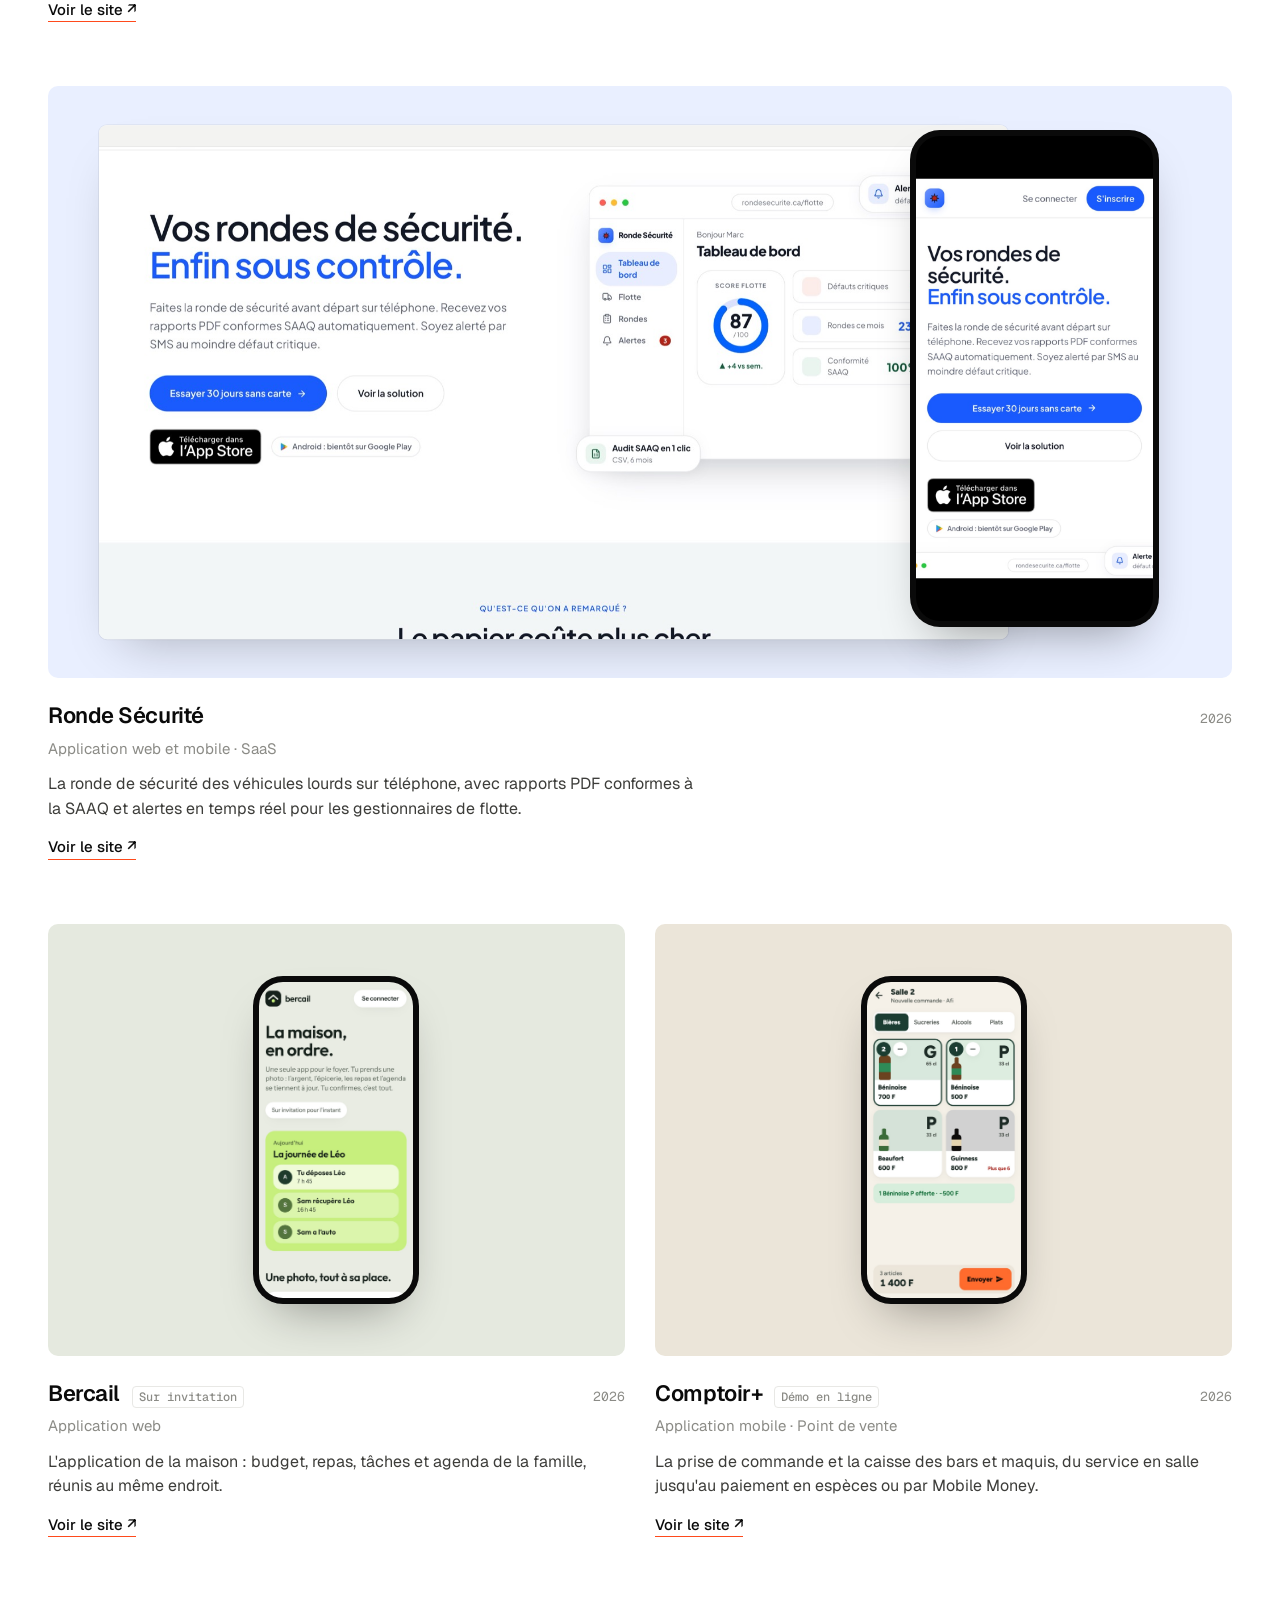
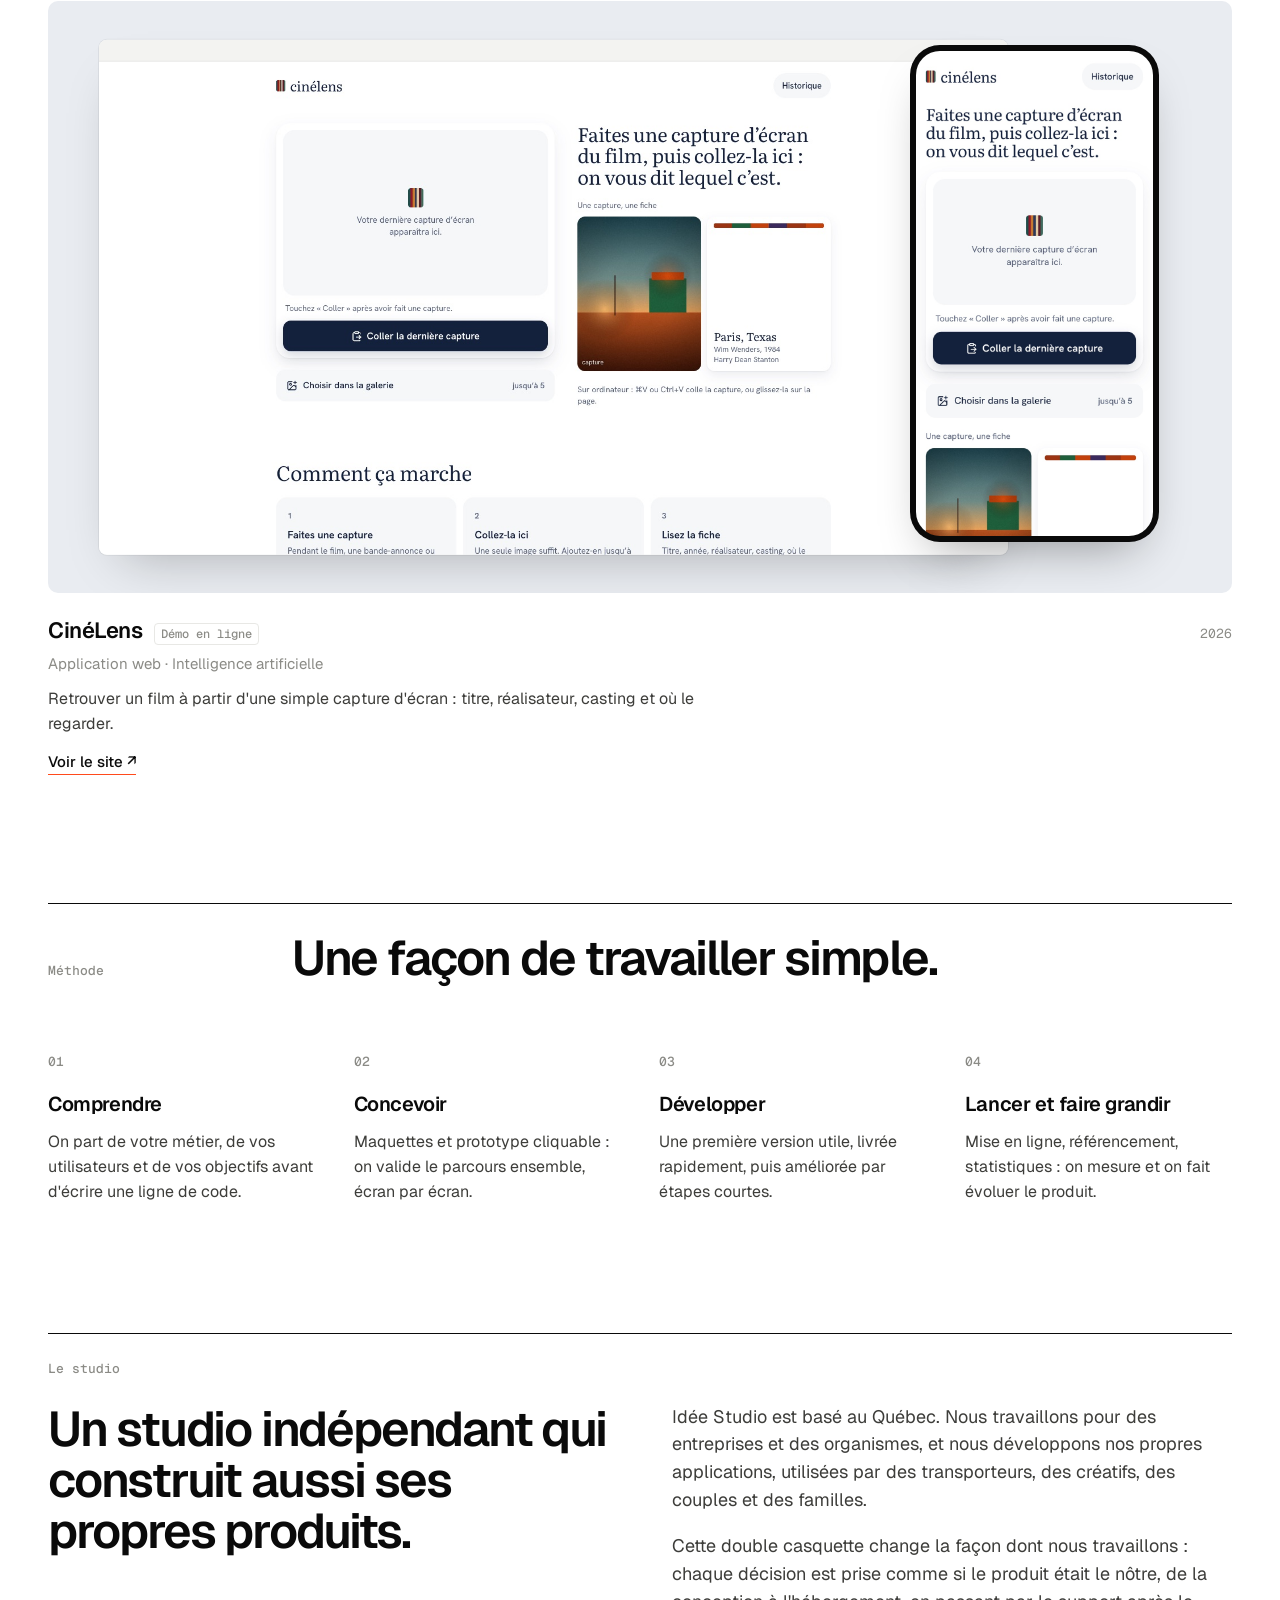
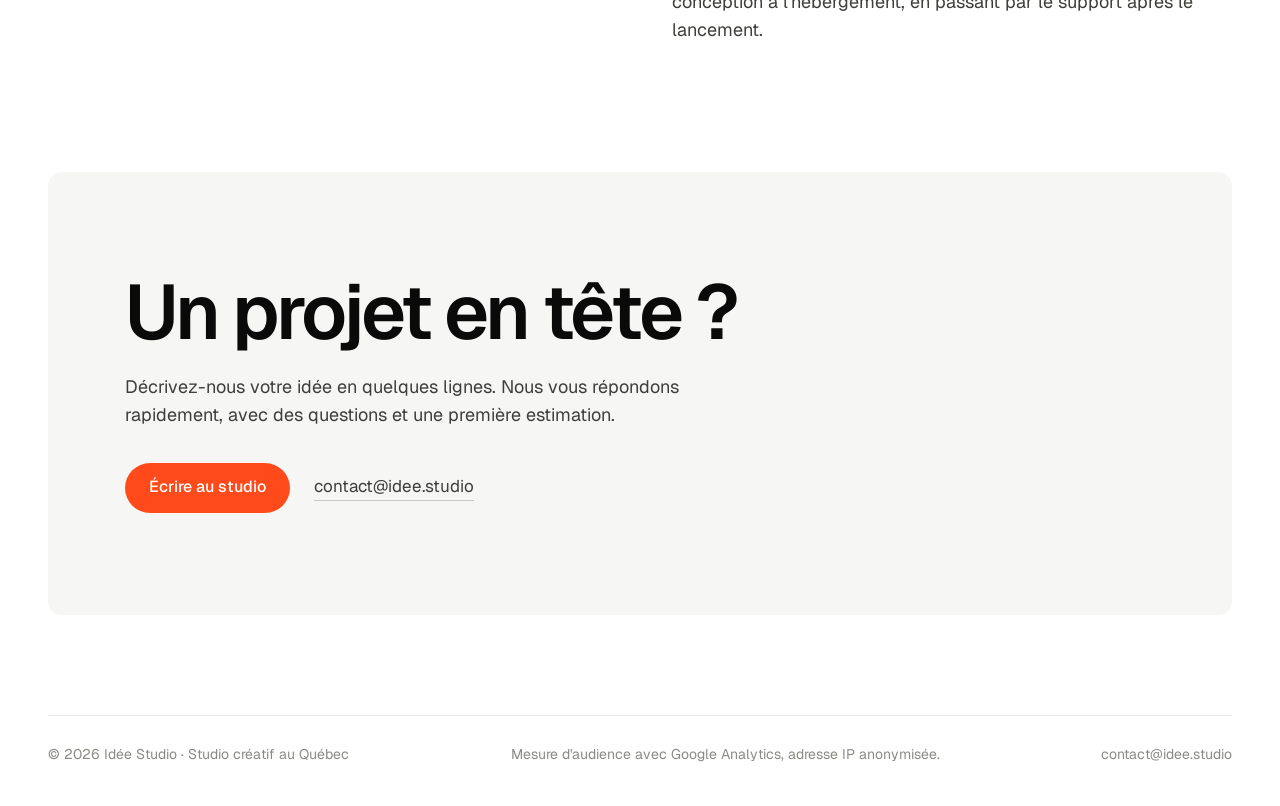
==== commit 7bde4120: "CinéLens en ligne sur cinelens.idee.studio, nouvelles captures Co-Authored-By: Claude Opus 5.5 <nore" ====
--- a/index.html
+++ b/index.html
@@ -151,15 +151,15 @@
           </a>
         </article>
         <article class="case wide" id="p-cinelens">
-          <div class="case-link">
-            <div class="tile dark" style="--tile:#0b0906"><div class="comp duo"><figure class="browser"><span class="bar" aria-hidden="true"></span><img src="/assets/img/cinelens-desktop.jpg" alt="CinéLens" loading="lazy" width="1600" height="867"></figure><figure class="phone over"><img src="/assets/img/cinelens-mobile.jpg" alt="CinéLens" loading="lazy" width="390" height="800"></figure></div></div>
+          <a class="case-link" href="https://cinelens.idee.studio" target="_blank" rel="noopener">
+            <div class="tile" style="--tile:#e9ecf1"><div class="comp duo"><figure class="browser"><span class="bar" aria-hidden="true"></span><img src="/assets/img/cinelens-desktop.jpg" alt="CinéLens" loading="lazy" width="1600" height="867"></figure><figure class="phone over"><img src="/assets/img/cinelens-mobile.jpg" alt="CinéLens" loading="lazy" width="390" height="800"></figure></div></div>
             <div class="cap">
-              <div class="cap-top"><h3>CinéLens</h3><span class="etat">Prototype</span><span class="yr">2026</span></div>
+              <div class="cap-top"><h3>CinéLens</h3><span class="etat">Démo en ligne</span><span class="yr">2026</span></div>
               <p class="type">Application web · Intelligence artificielle</p>
               <p class="desc">Retrouver un film à partir d&#x27;une simple capture d&#x27;écran : titre, réalisateur, casting et où le regarder.</p>
-              
+              <span class="voir">Voir le site ↗</span>
             </div>
-          </div>
+          </a>
         </article>
       </div>
     </section>
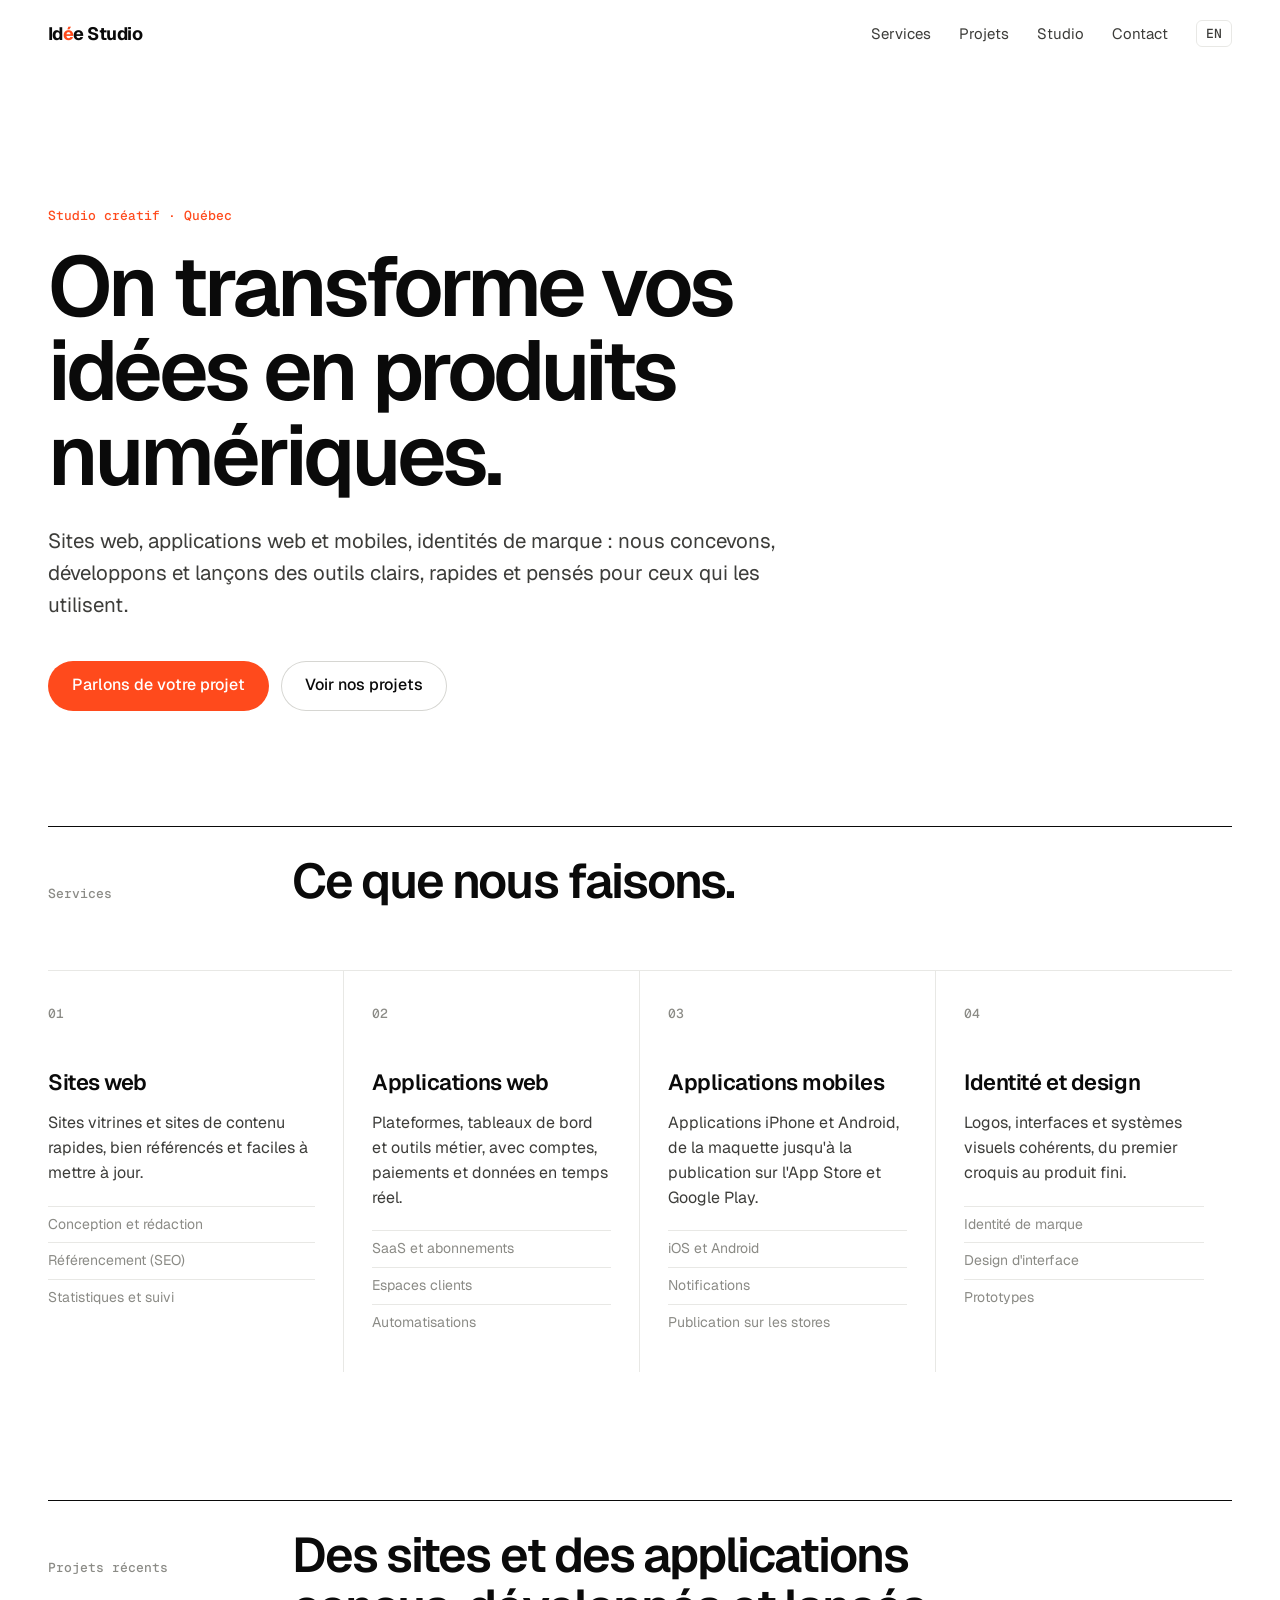
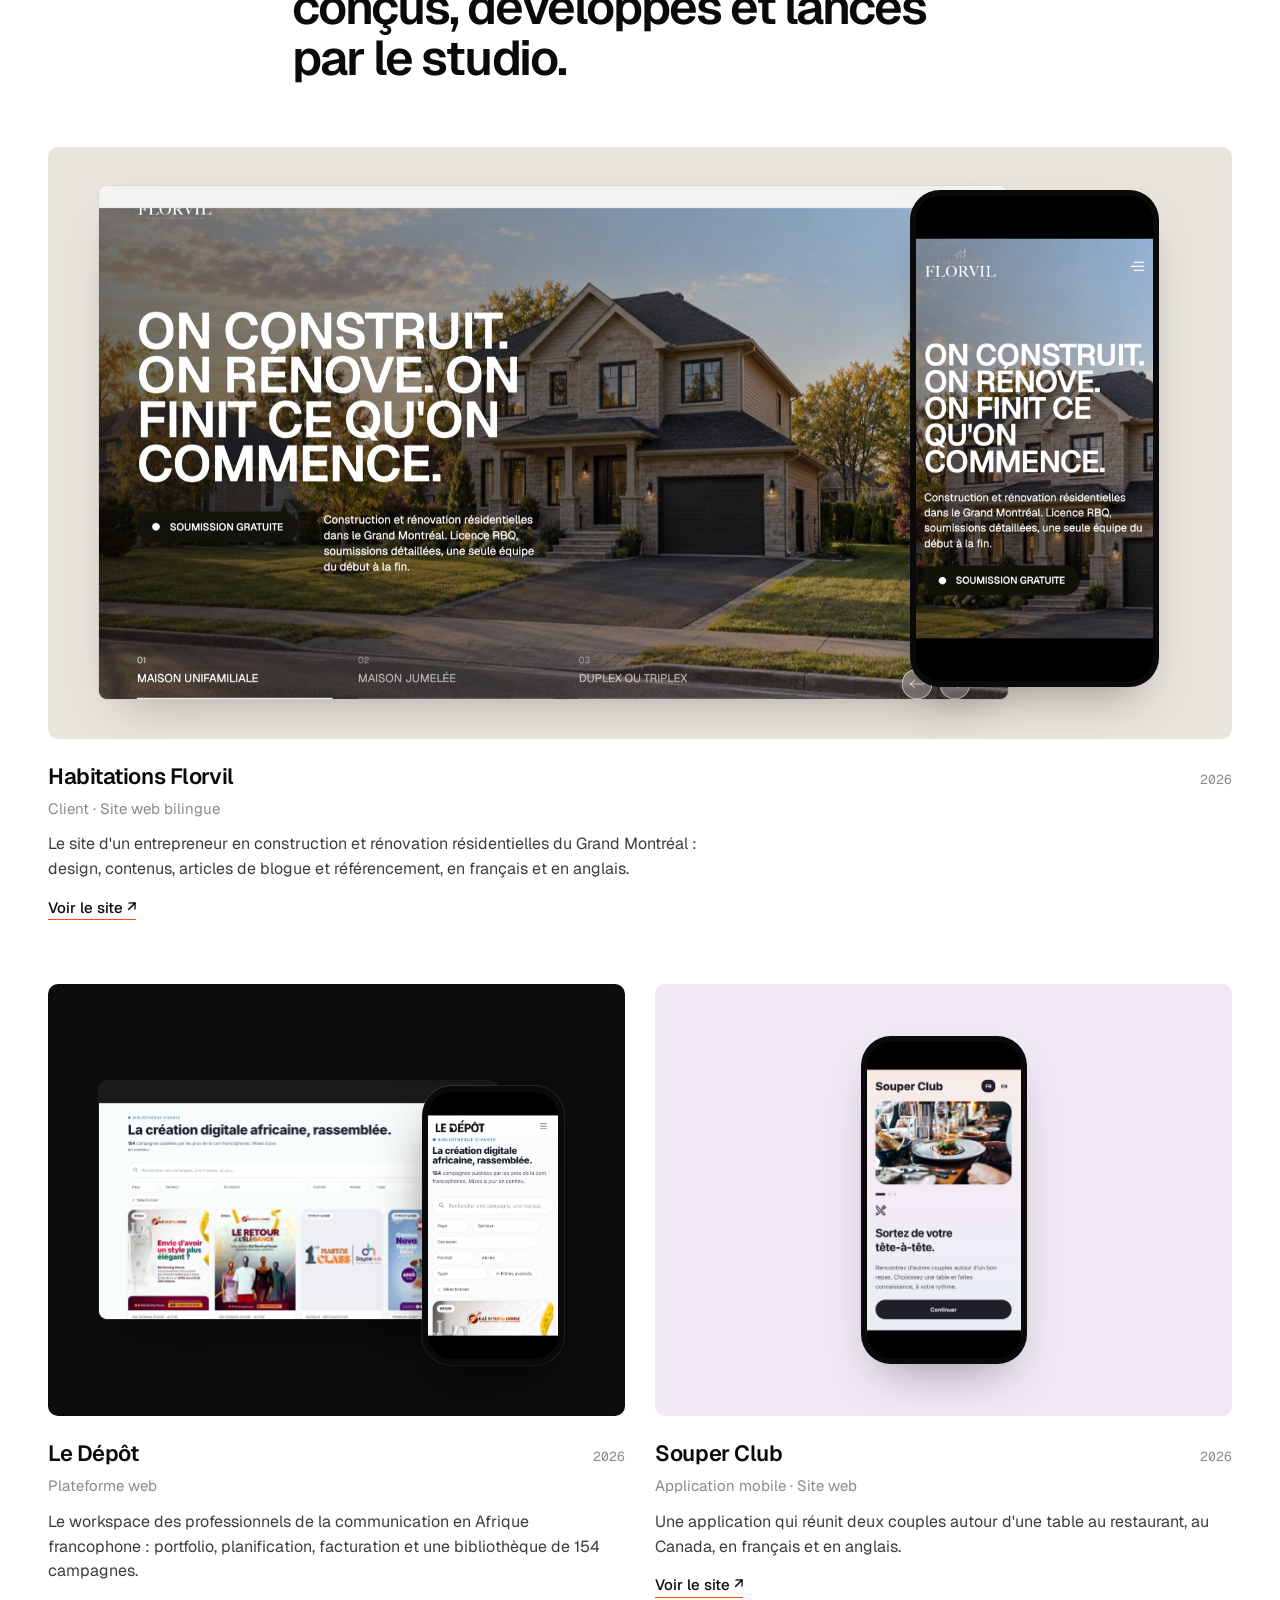
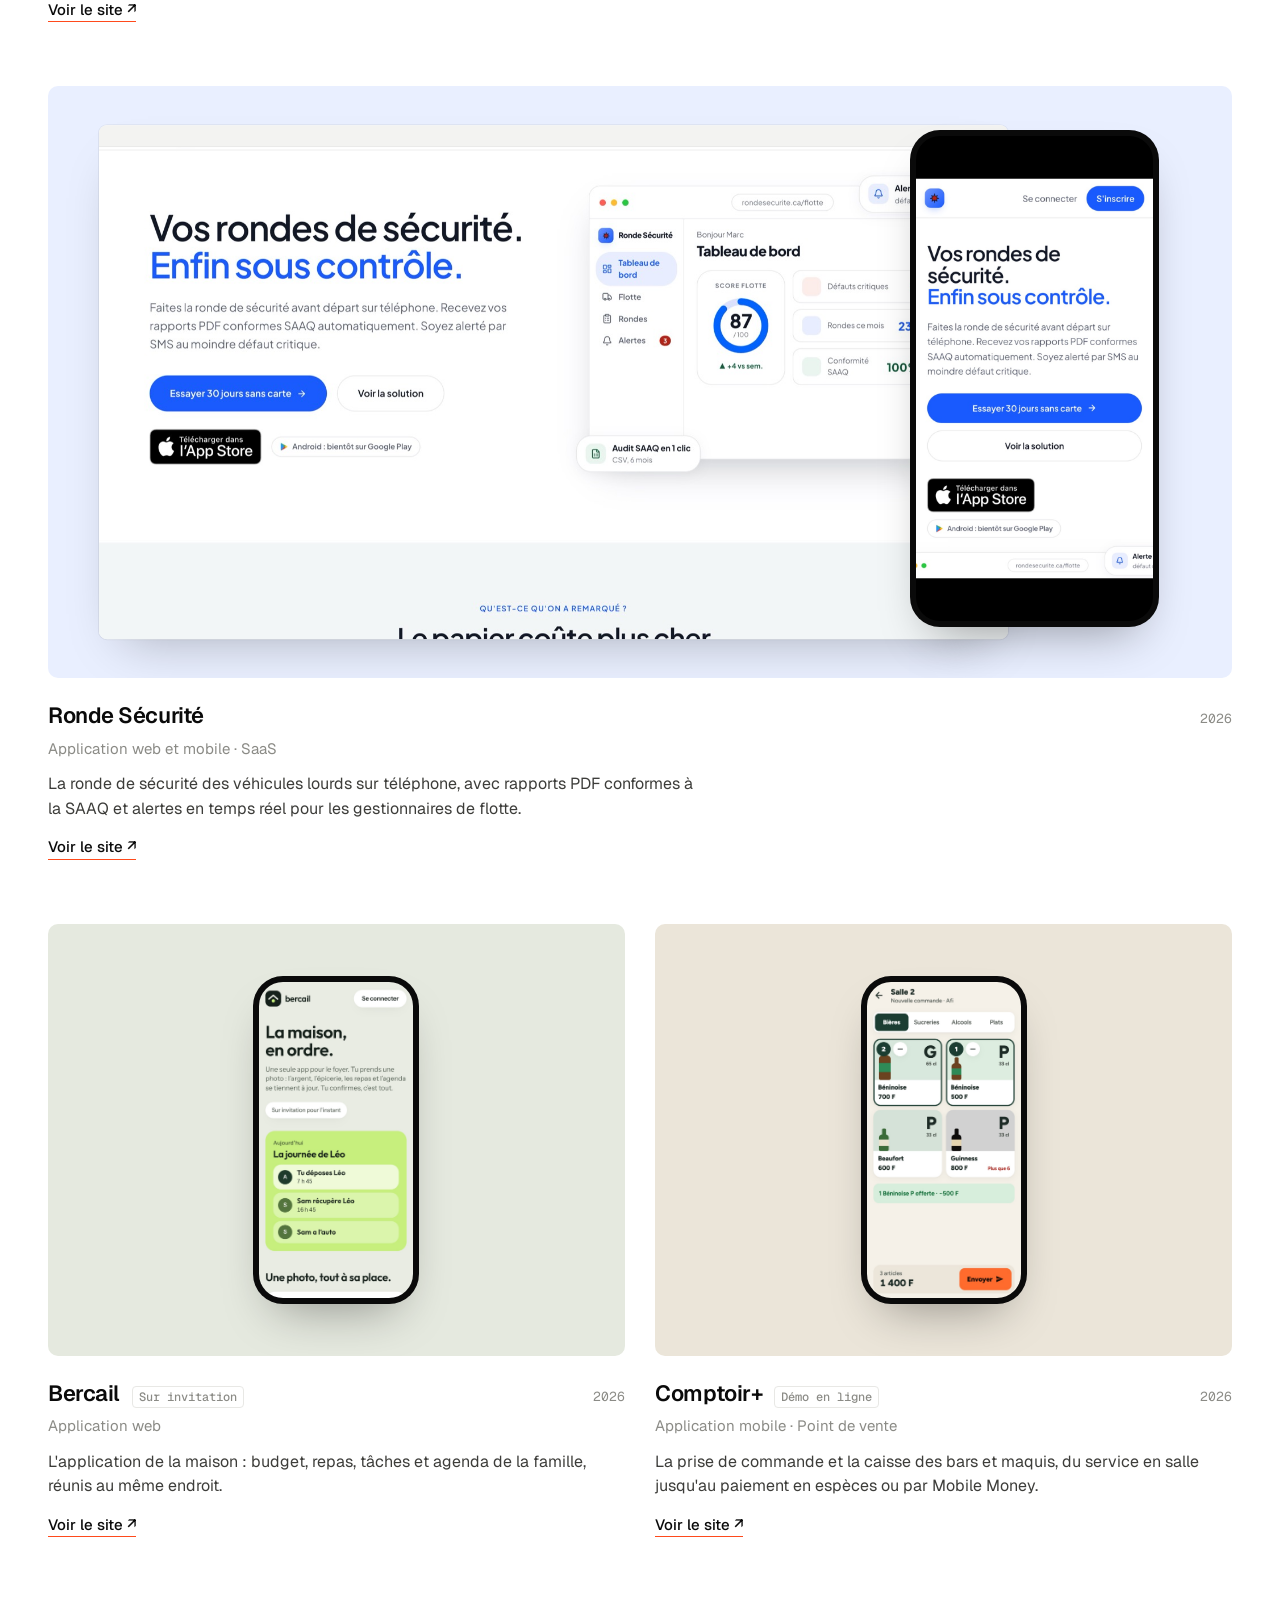
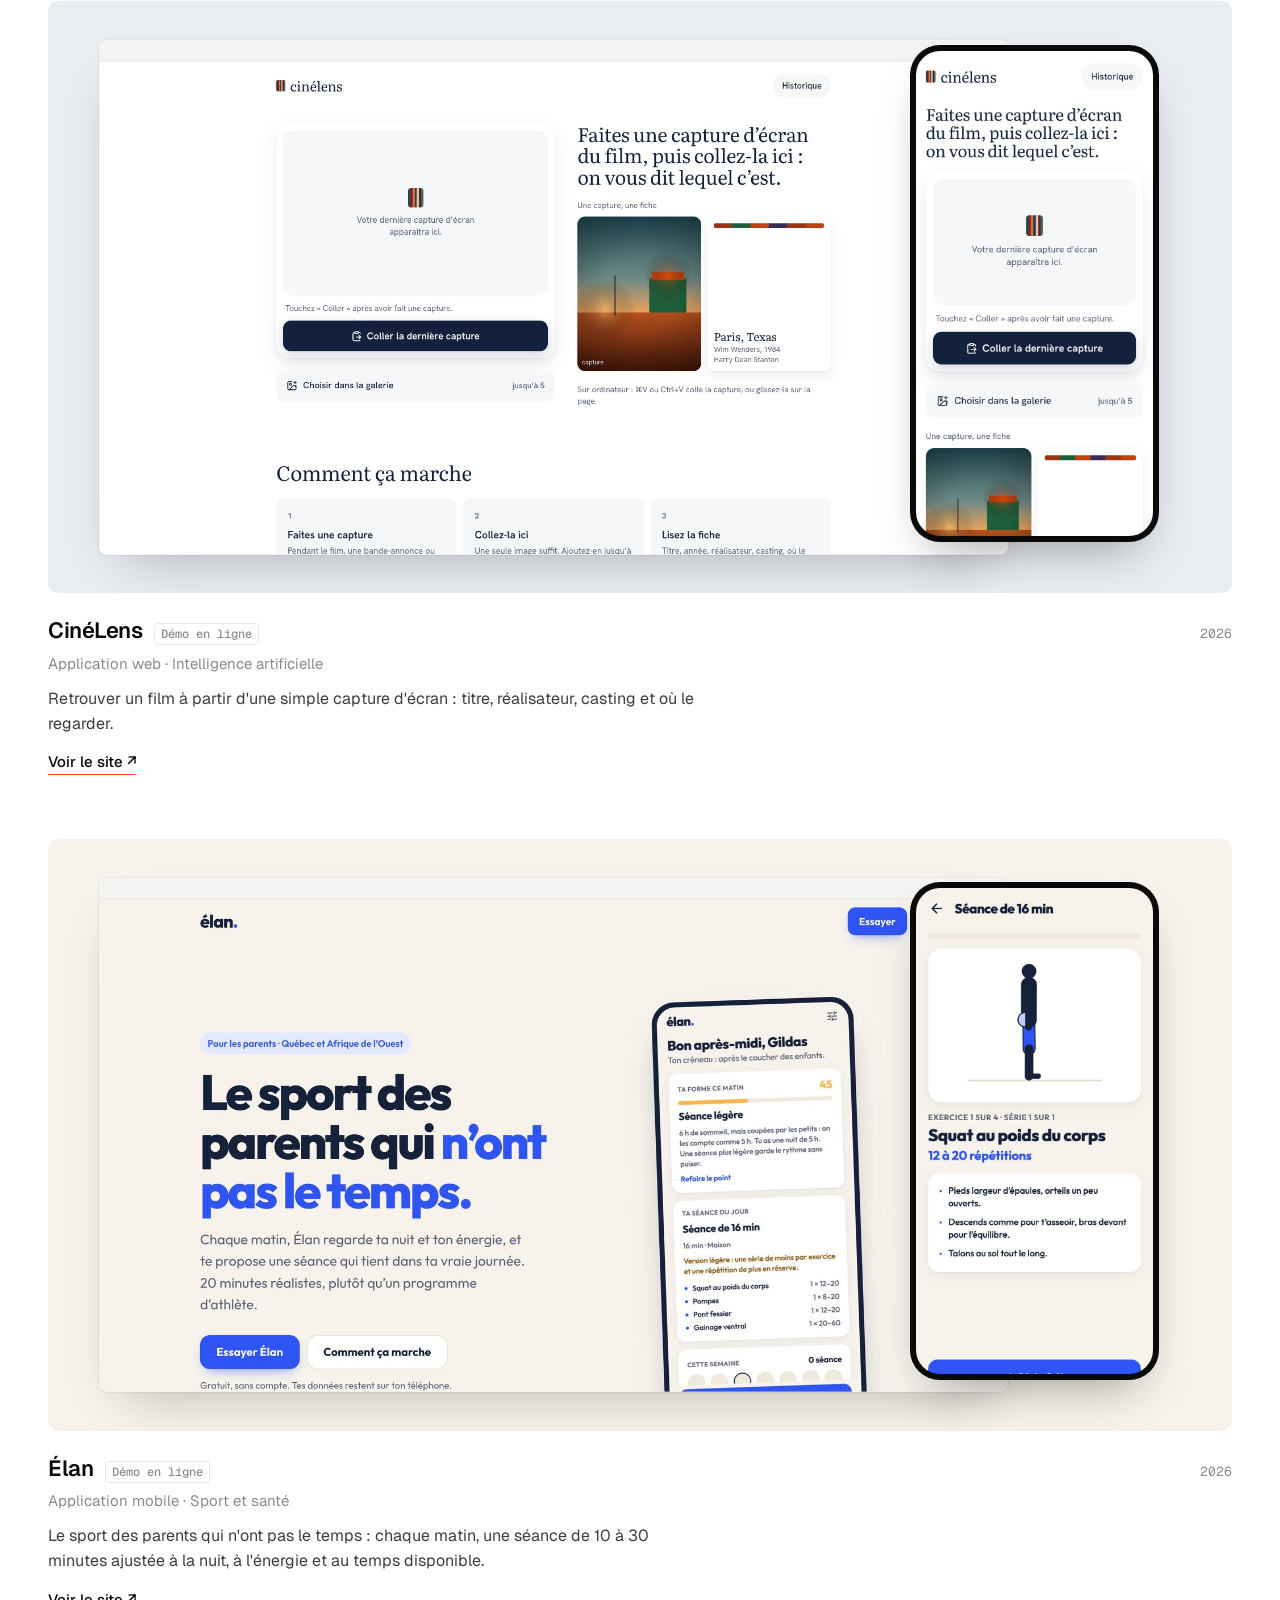
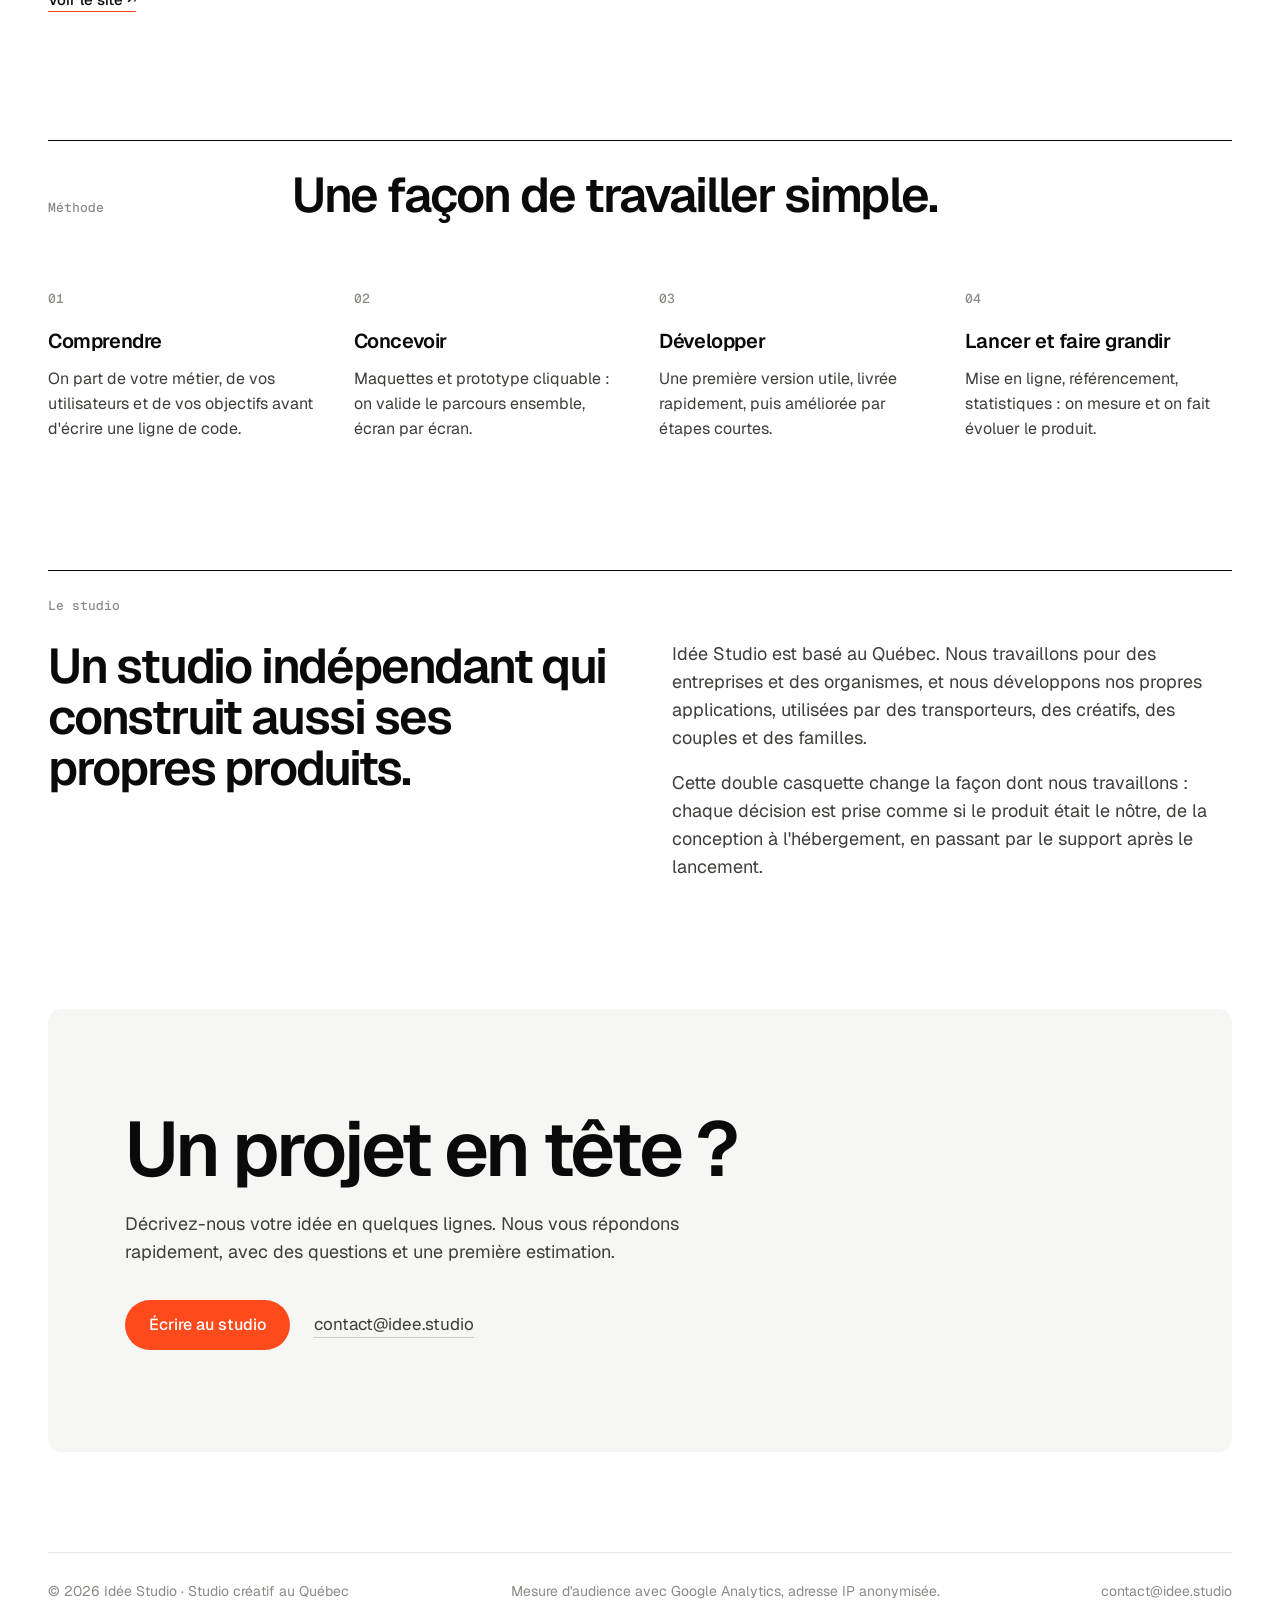
==== commit d45bca3e: "Ajoute Élan aux projets Co-Authored-By: Claude Opus 5.5 <noreply@anthropic.com>" ====
--- a/index.html
+++ b/index.html
@@ -161,6 +161,17 @@
             </div>
           </a>
         </article>
+        <article class="case wide" id="p-elan">
+          <a class="case-link" href="https://elan.idee.studio" target="_blank" rel="noopener">
+            <div class="tile" style="--tile:#f7f3ec"><div class="comp duo"><figure class="browser"><span class="bar" aria-hidden="true"></span><img src="/assets/img/elan-desktop.jpg" alt="Élan" loading="lazy" width="1600" height="867"></figure><figure class="phone over"><img src="/assets/img/elan-mobile.jpg" alt="Élan" loading="lazy" width="390" height="800"></figure></div></div>
+            <div class="cap">
+              <div class="cap-top"><h3>Élan</h3><span class="etat">Démo en ligne</span><span class="yr">2026</span></div>
+              <p class="type">Application mobile · Sport et santé</p>
+              <p class="desc">Le sport des parents qui n&#x27;ont pas le temps : chaque matin, une séance de 10 à 30 minutes ajustée à la nuit, à l&#x27;énergie et au temps disponible.</p>
+              <span class="voir">Voir le site ↗</span>
+            </div>
+          </a>
+        </article>
       </div>
     </section>
 
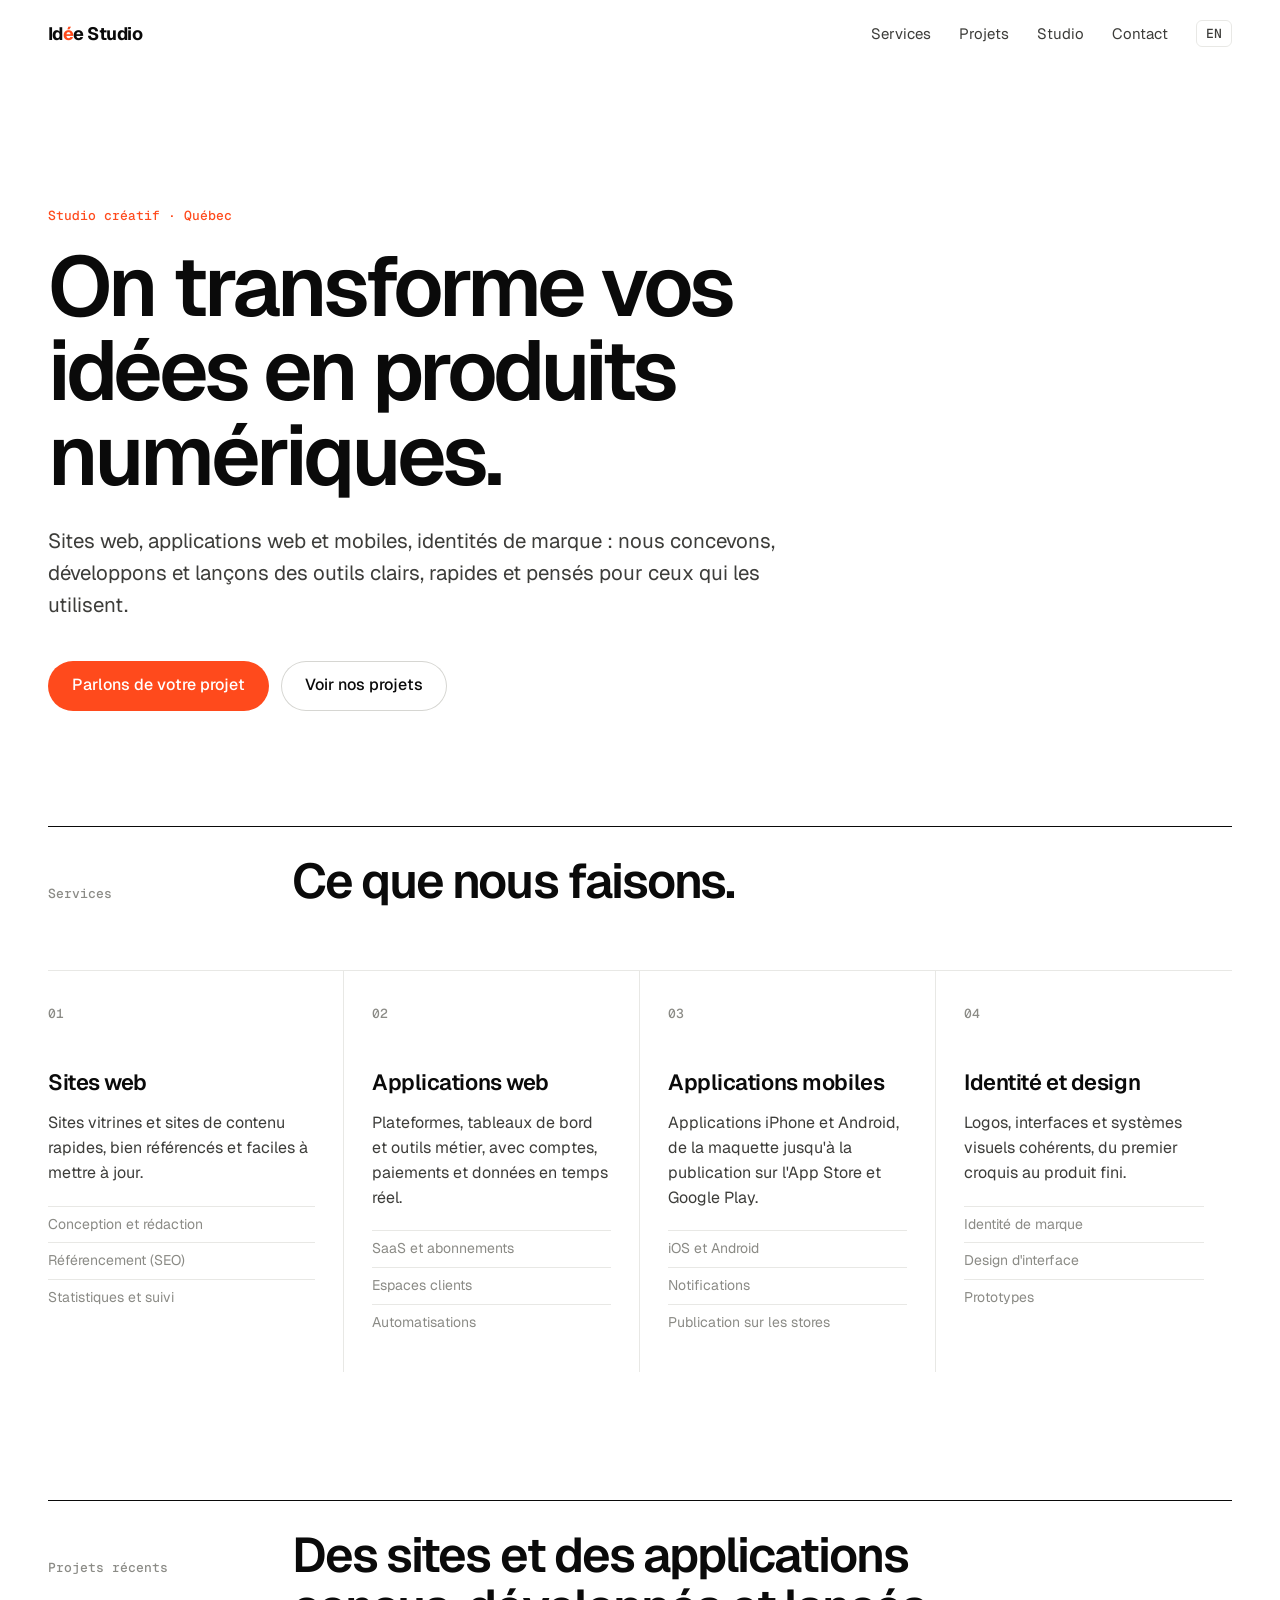
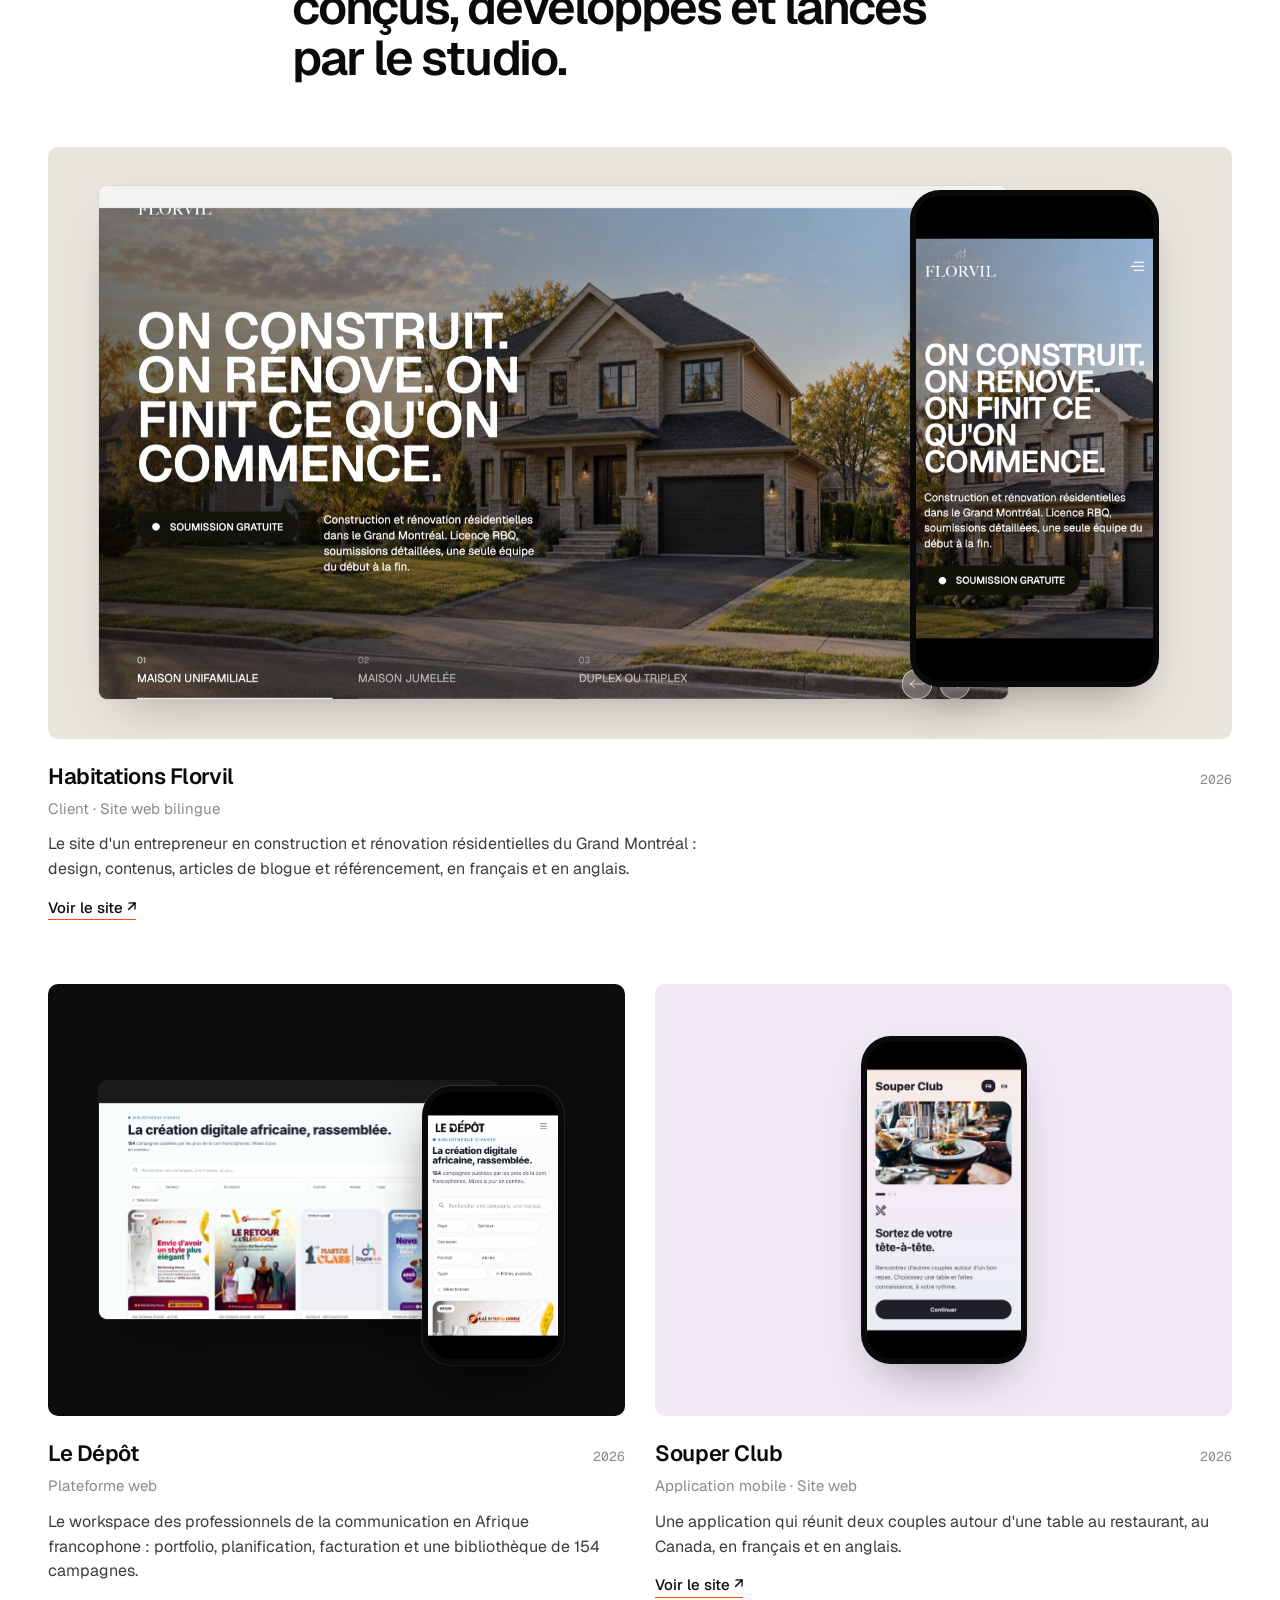
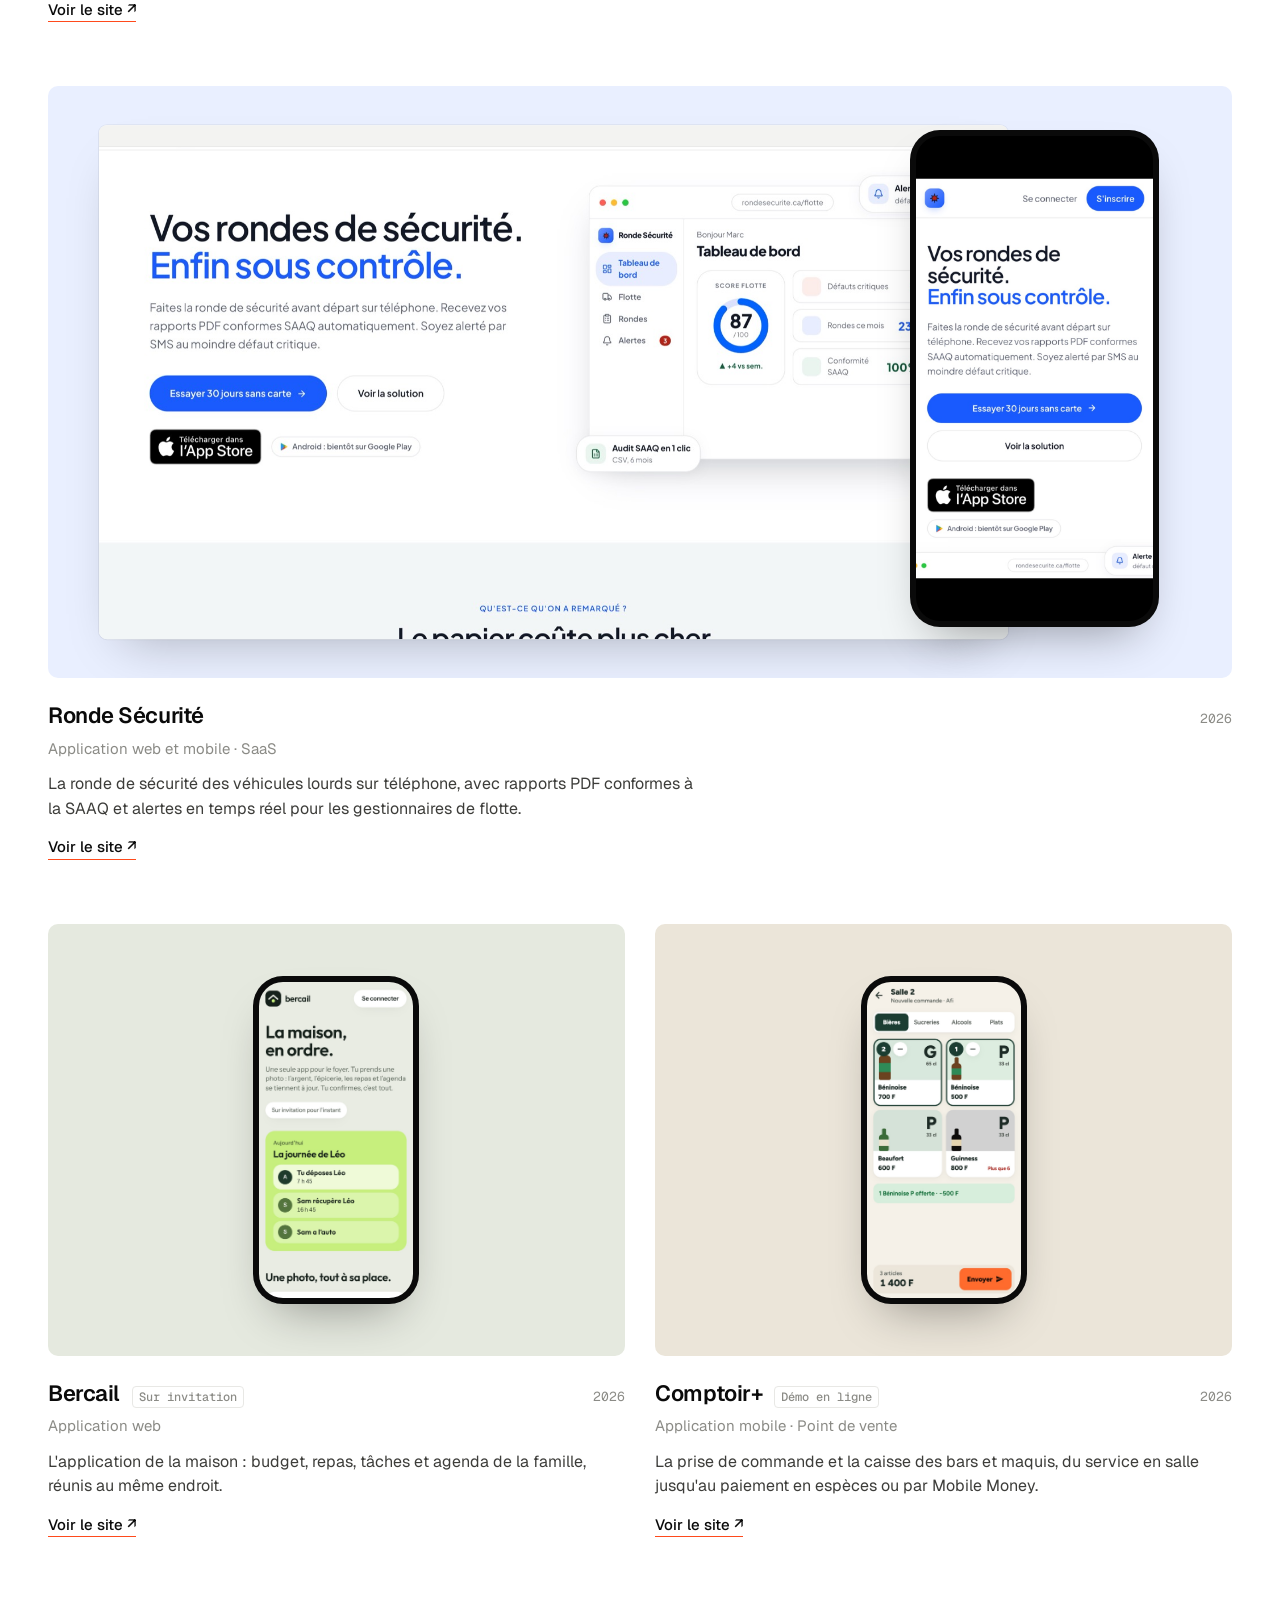
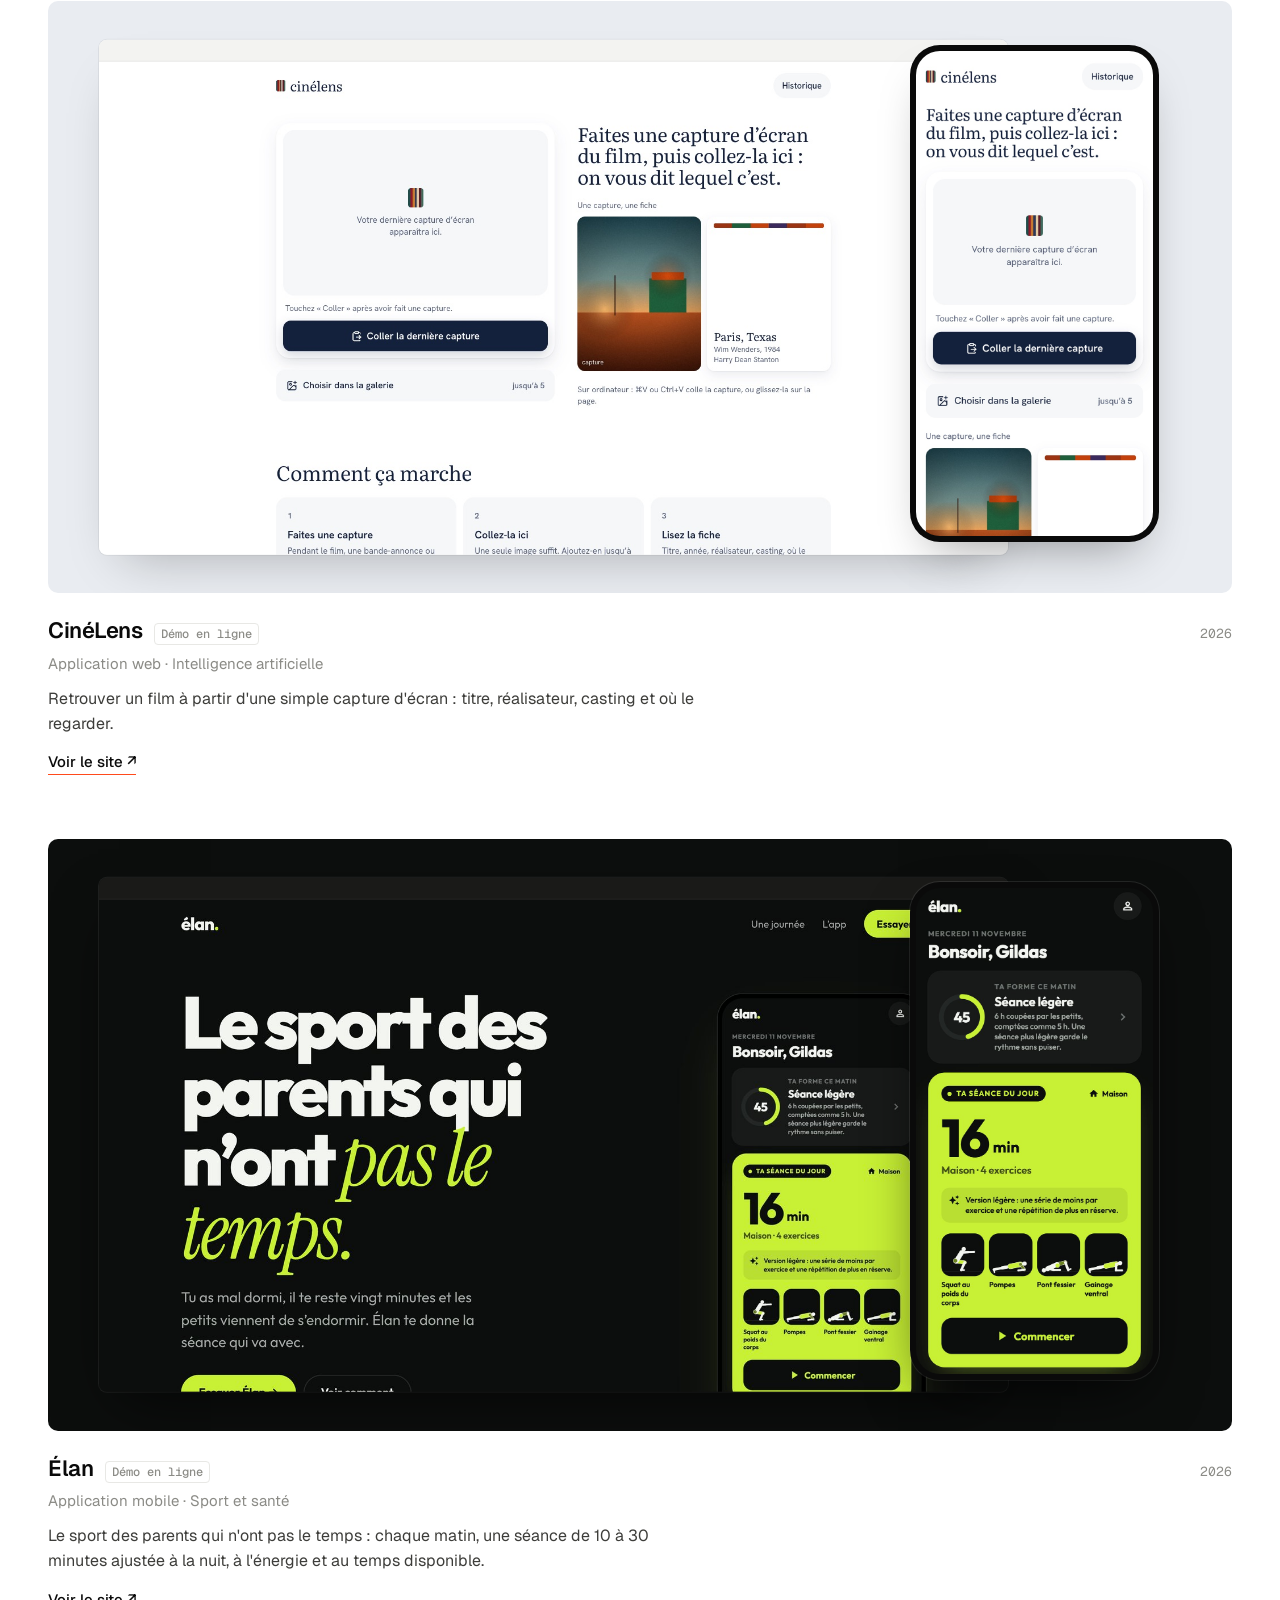
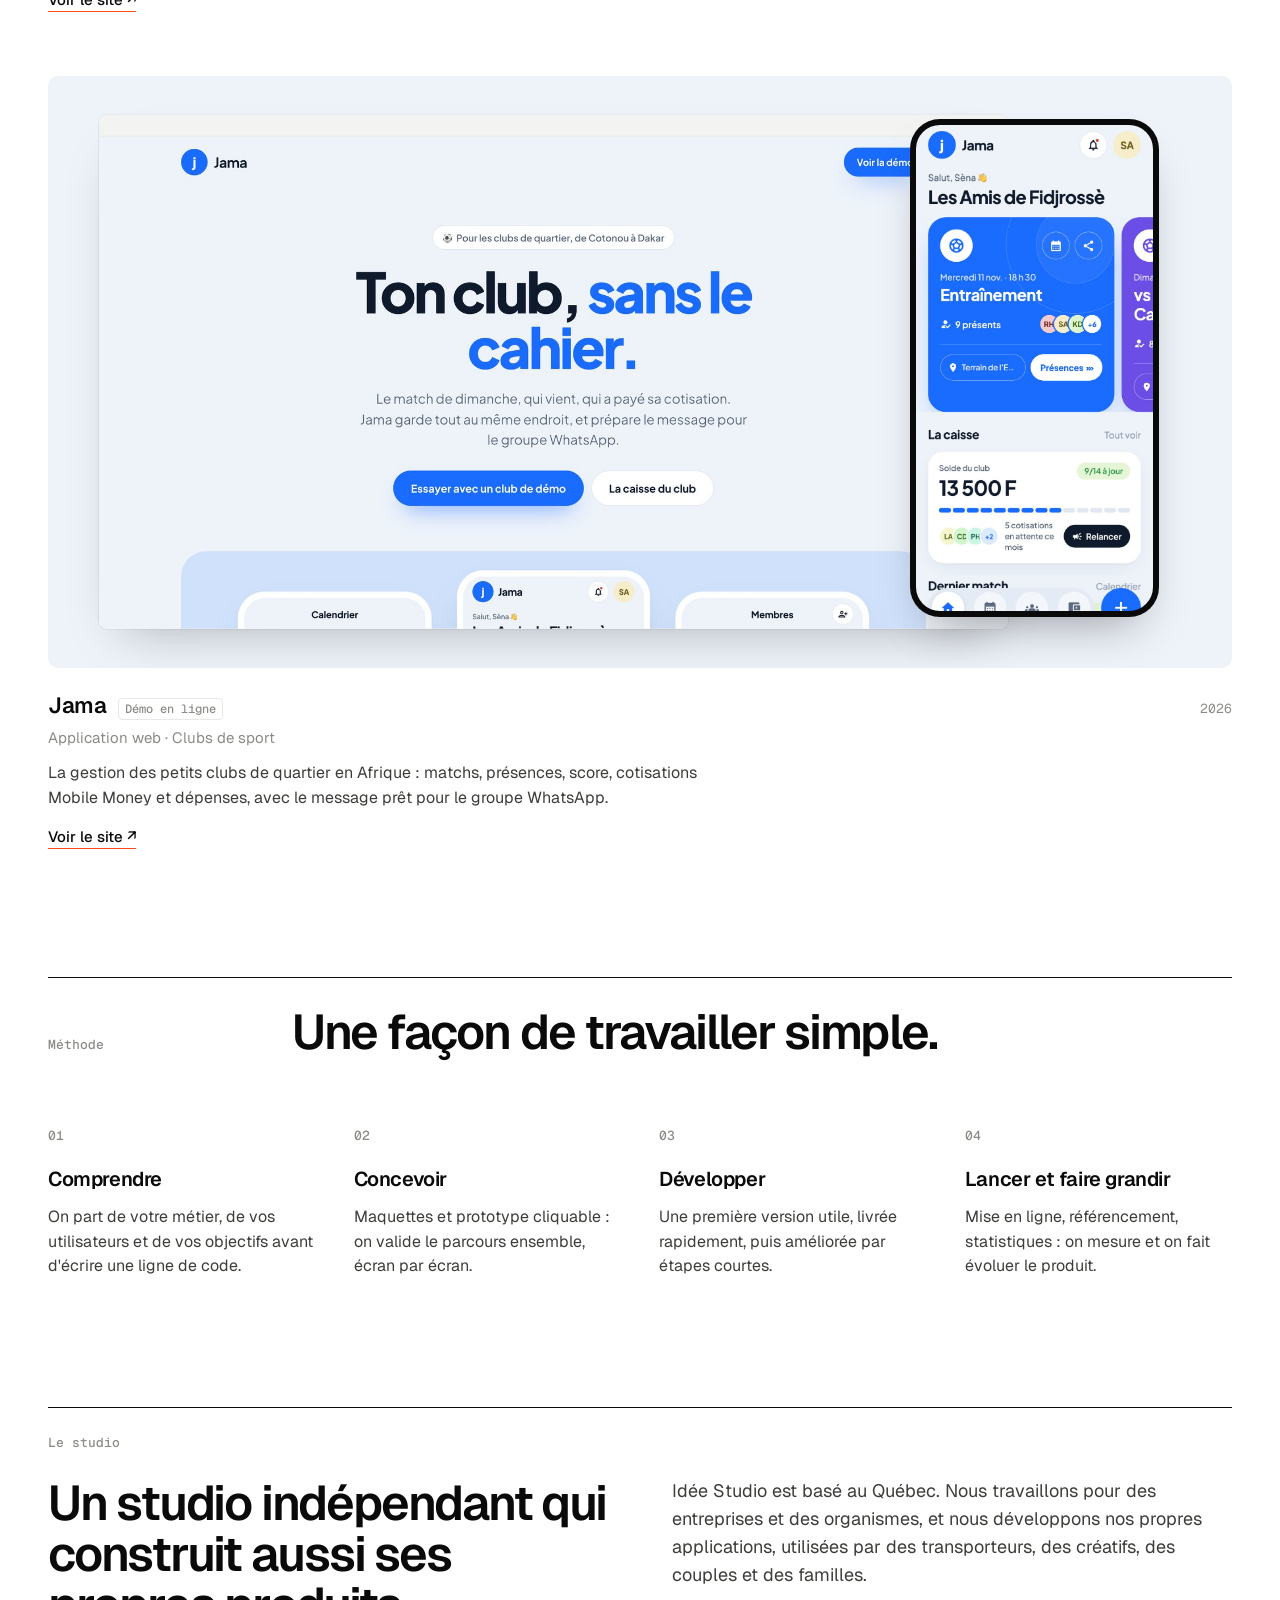
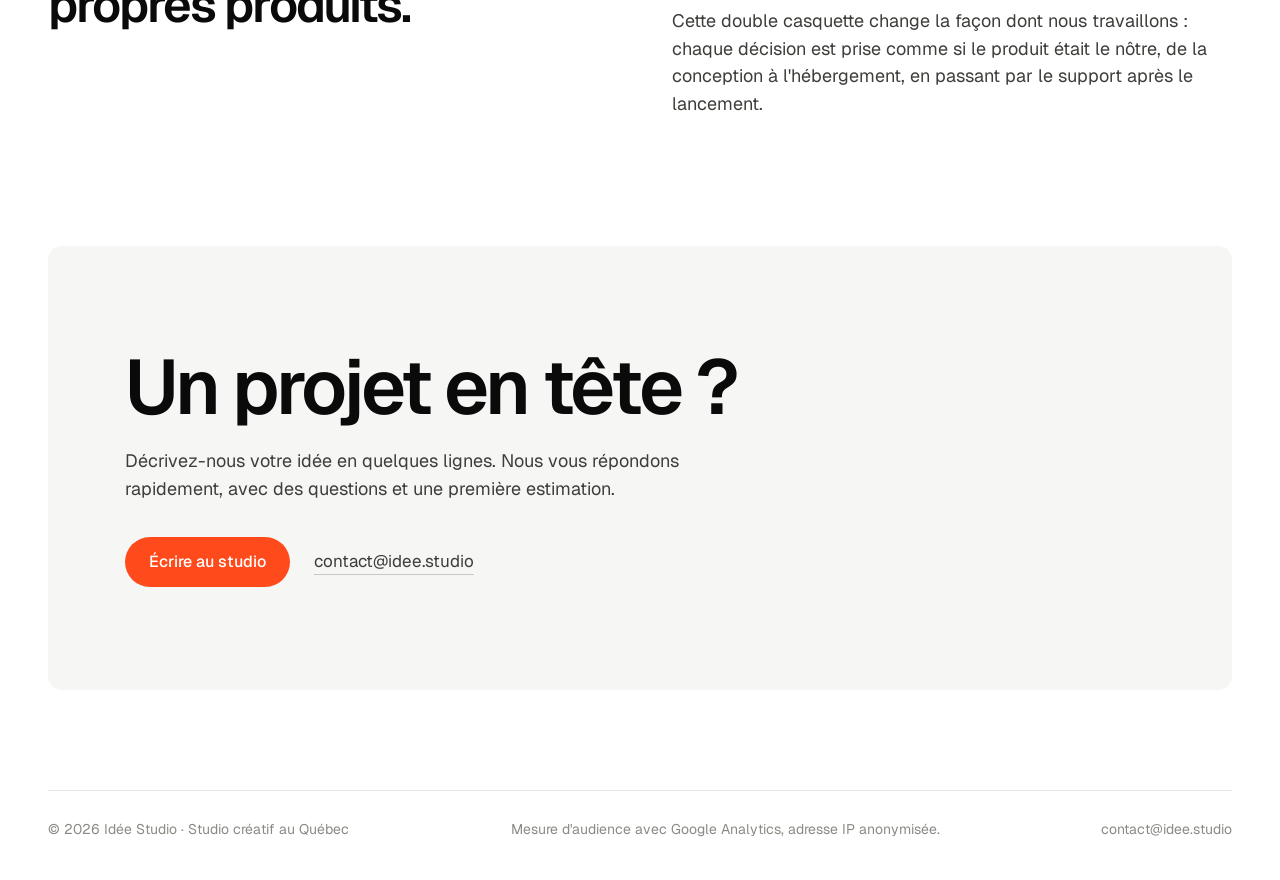
==== commit 809fe125: "Ajoute Jama, nouvelles images d'Élan (noir et vert fluo) Co-Authored-By: Claude Opus 5.5 <noreply@an" ====
--- a/index.html
+++ b/index.html
@@ -163,11 +163,22 @@
         </article>
         <article class="case wide" id="p-elan">
           <a class="case-link" href="https://elan.idee.studio" target="_blank" rel="noopener">
-            <div class="tile" style="--tile:#f7f3ec"><div class="comp duo"><figure class="browser"><span class="bar" aria-hidden="true"></span><img src="/assets/img/elan-desktop.jpg" alt="Élan" loading="lazy" width="1600" height="867"></figure><figure class="phone over"><img src="/assets/img/elan-mobile.jpg" alt="Élan" loading="lazy" width="390" height="800"></figure></div></div>
+            <div class="tile dark" style="--tile:#0c0e0d"><div class="comp duo"><figure class="browser"><span class="bar" aria-hidden="true"></span><img src="/assets/img/elan-desktop.jpg" alt="Élan" loading="lazy" width="1600" height="867"></figure><figure class="phone over"><img src="/assets/img/elan-mobile.jpg" alt="Élan" loading="lazy" width="390" height="800"></figure></div></div>
             <div class="cap">
               <div class="cap-top"><h3>Élan</h3><span class="etat">Démo en ligne</span><span class="yr">2026</span></div>
               <p class="type">Application mobile · Sport et santé</p>
               <p class="desc">Le sport des parents qui n&#x27;ont pas le temps : chaque matin, une séance de 10 à 30 minutes ajustée à la nuit, à l&#x27;énergie et au temps disponible.</p>
+              <span class="voir">Voir le site ↗</span>
+            </div>
+          </a>
+        </article>
+        <article class="case wide" id="p-jama">
+          <a class="case-link" href="https://jama.idee.studio" target="_blank" rel="noopener">
+            <div class="tile" style="--tile:#eef3fa"><div class="comp duo"><figure class="browser"><span class="bar" aria-hidden="true"></span><img src="/assets/img/jama-desktop.jpg" alt="Jama" loading="lazy" width="1600" height="867"></figure><figure class="phone over"><img src="/assets/img/jama-mobile.jpg" alt="Jama" loading="lazy" width="390" height="800"></figure></div></div>
+            <div class="cap">
+              <div class="cap-top"><h3>Jama</h3><span class="etat">Démo en ligne</span><span class="yr">2026</span></div>
+              <p class="type">Application web · Clubs de sport</p>
+              <p class="desc">La gestion des petits clubs de quartier en Afrique : matchs, présences, score, cotisations Mobile Money et dépenses, avec le message prêt pour le groupe WhatsApp.</p>
               <span class="voir">Voir le site ↗</span>
             </div>
           </a>
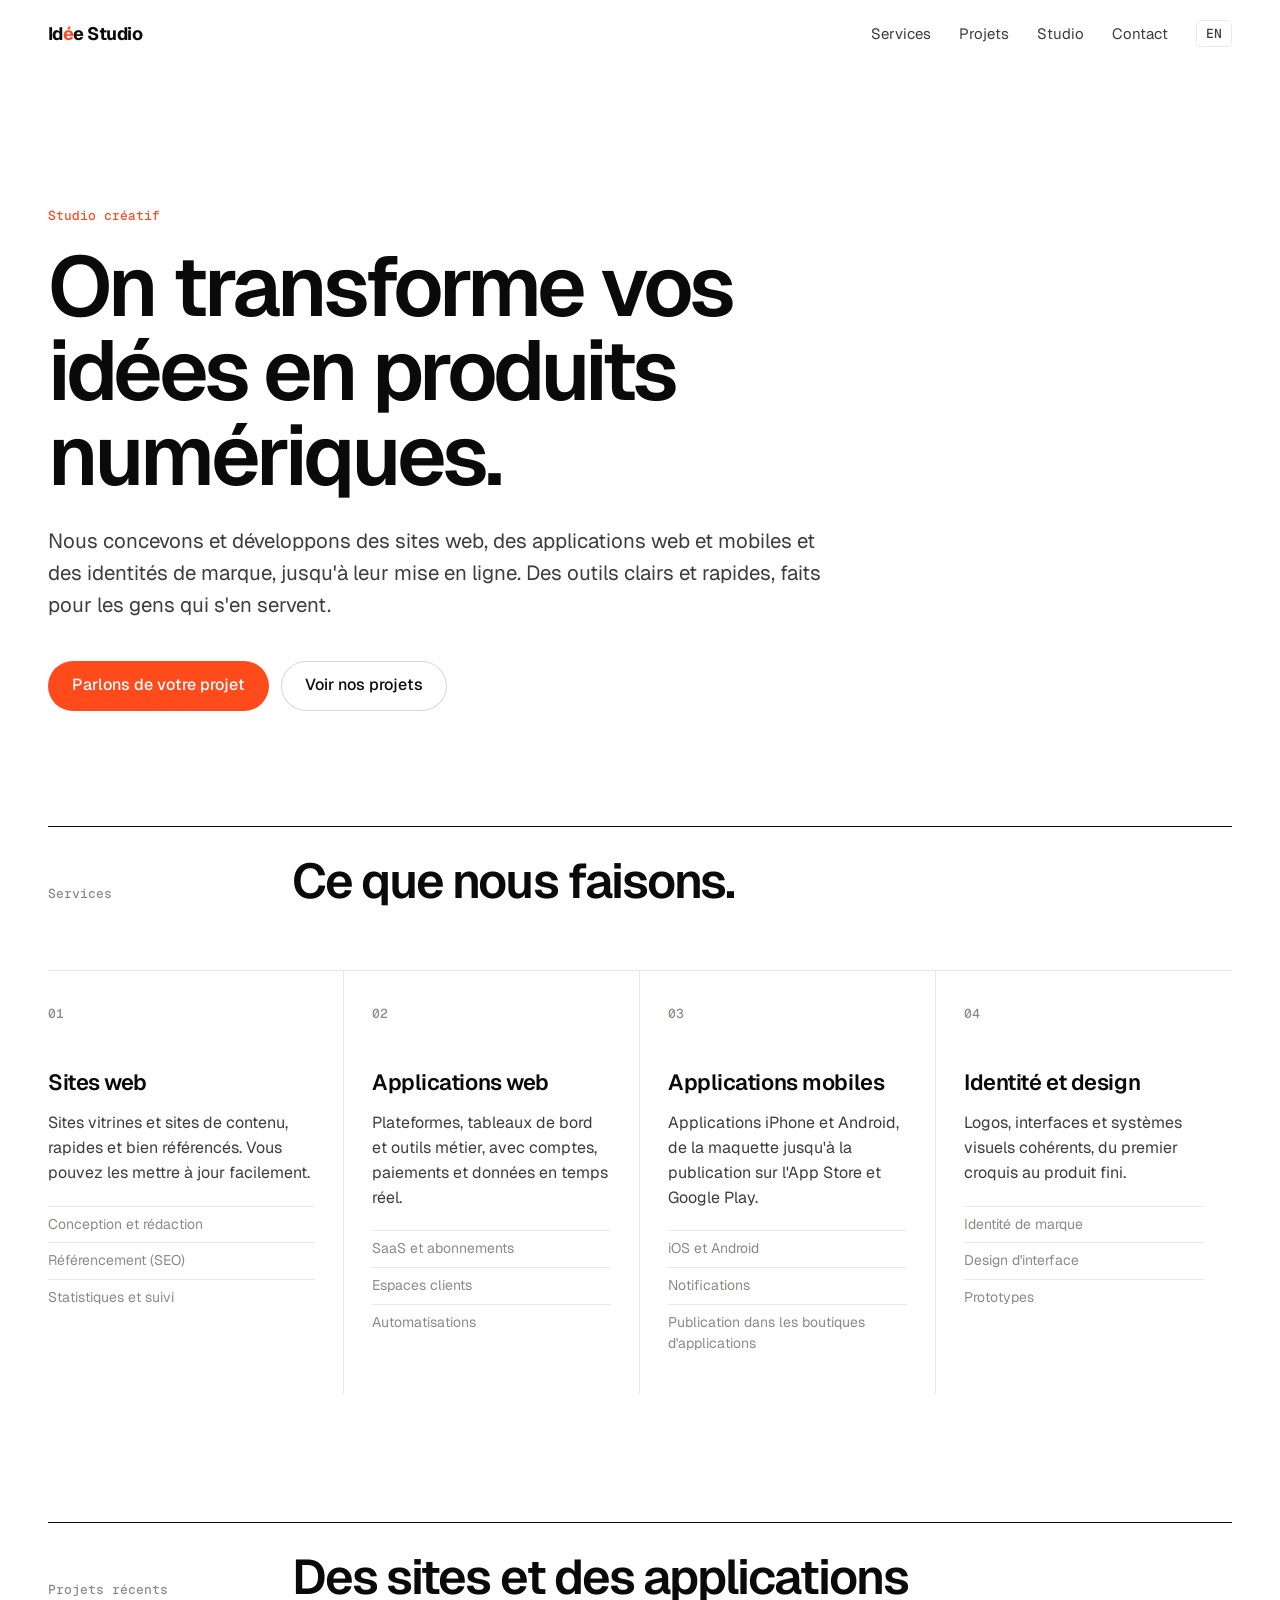
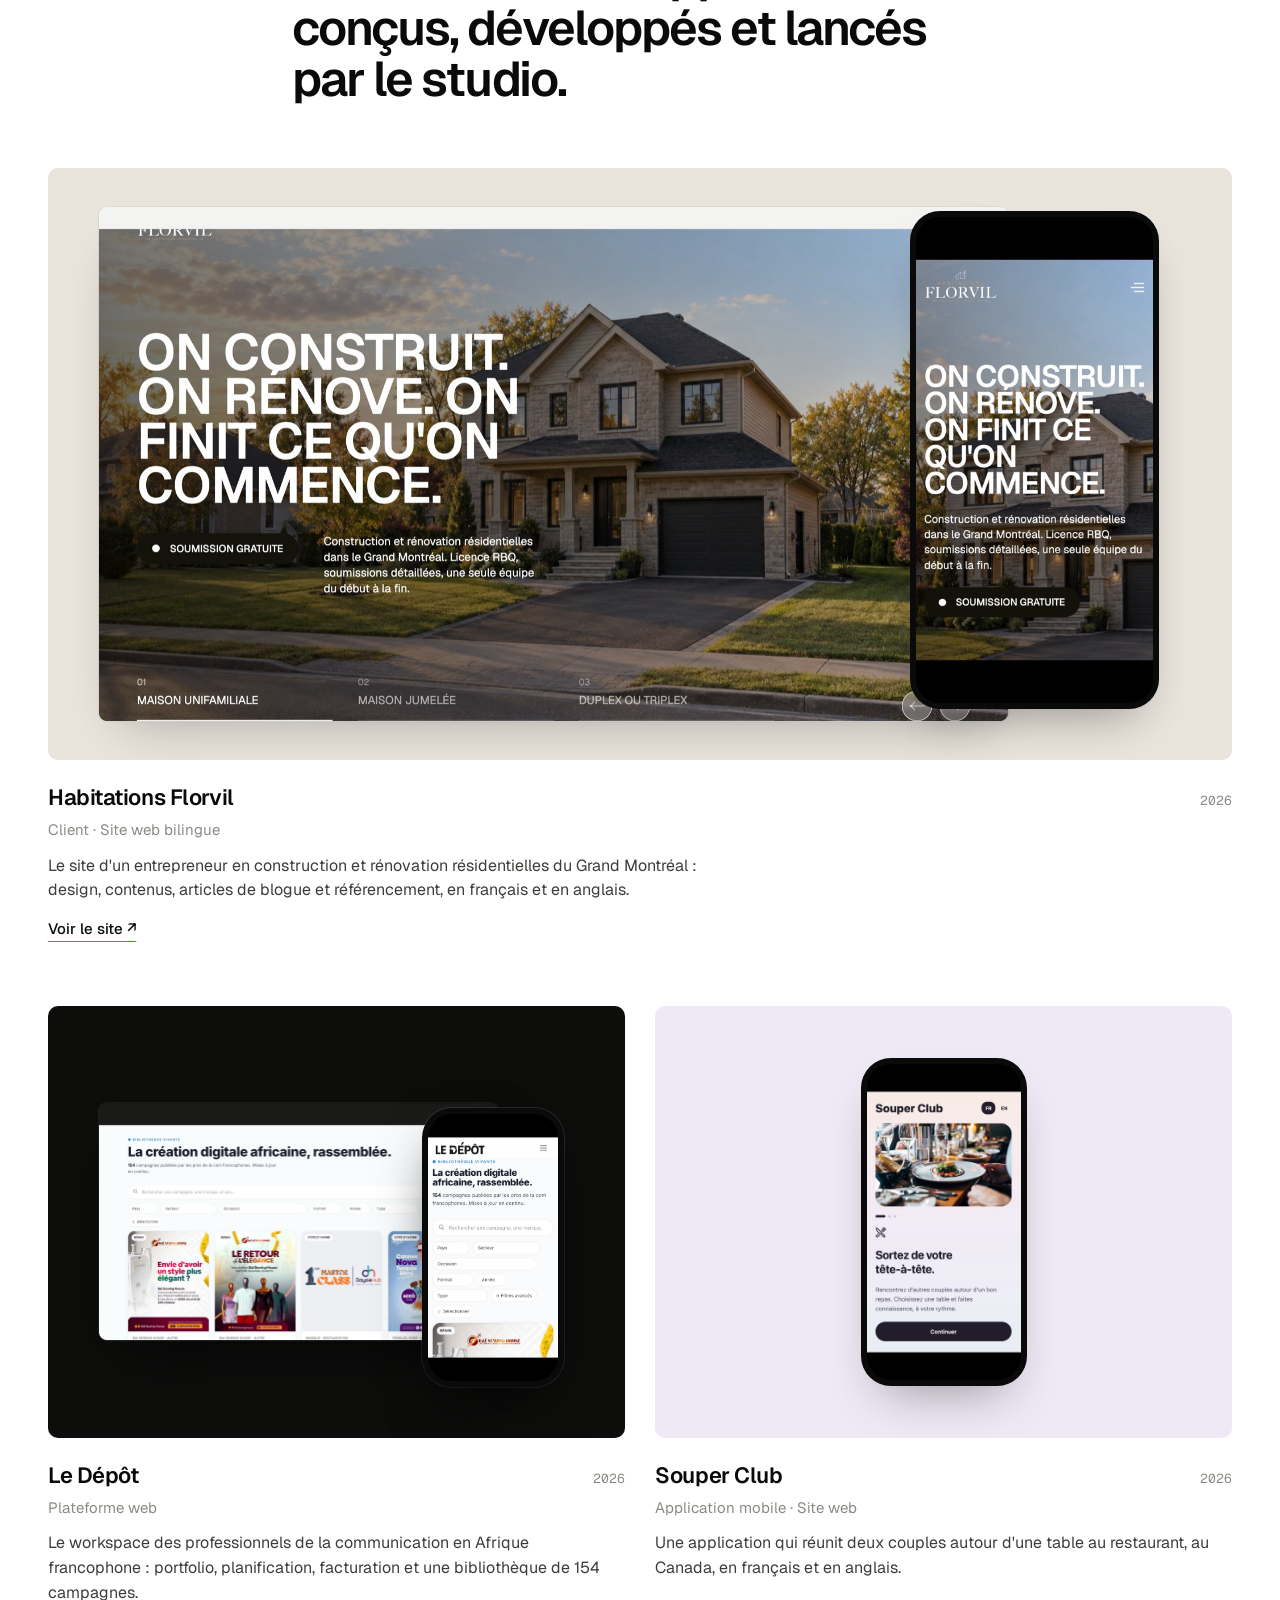
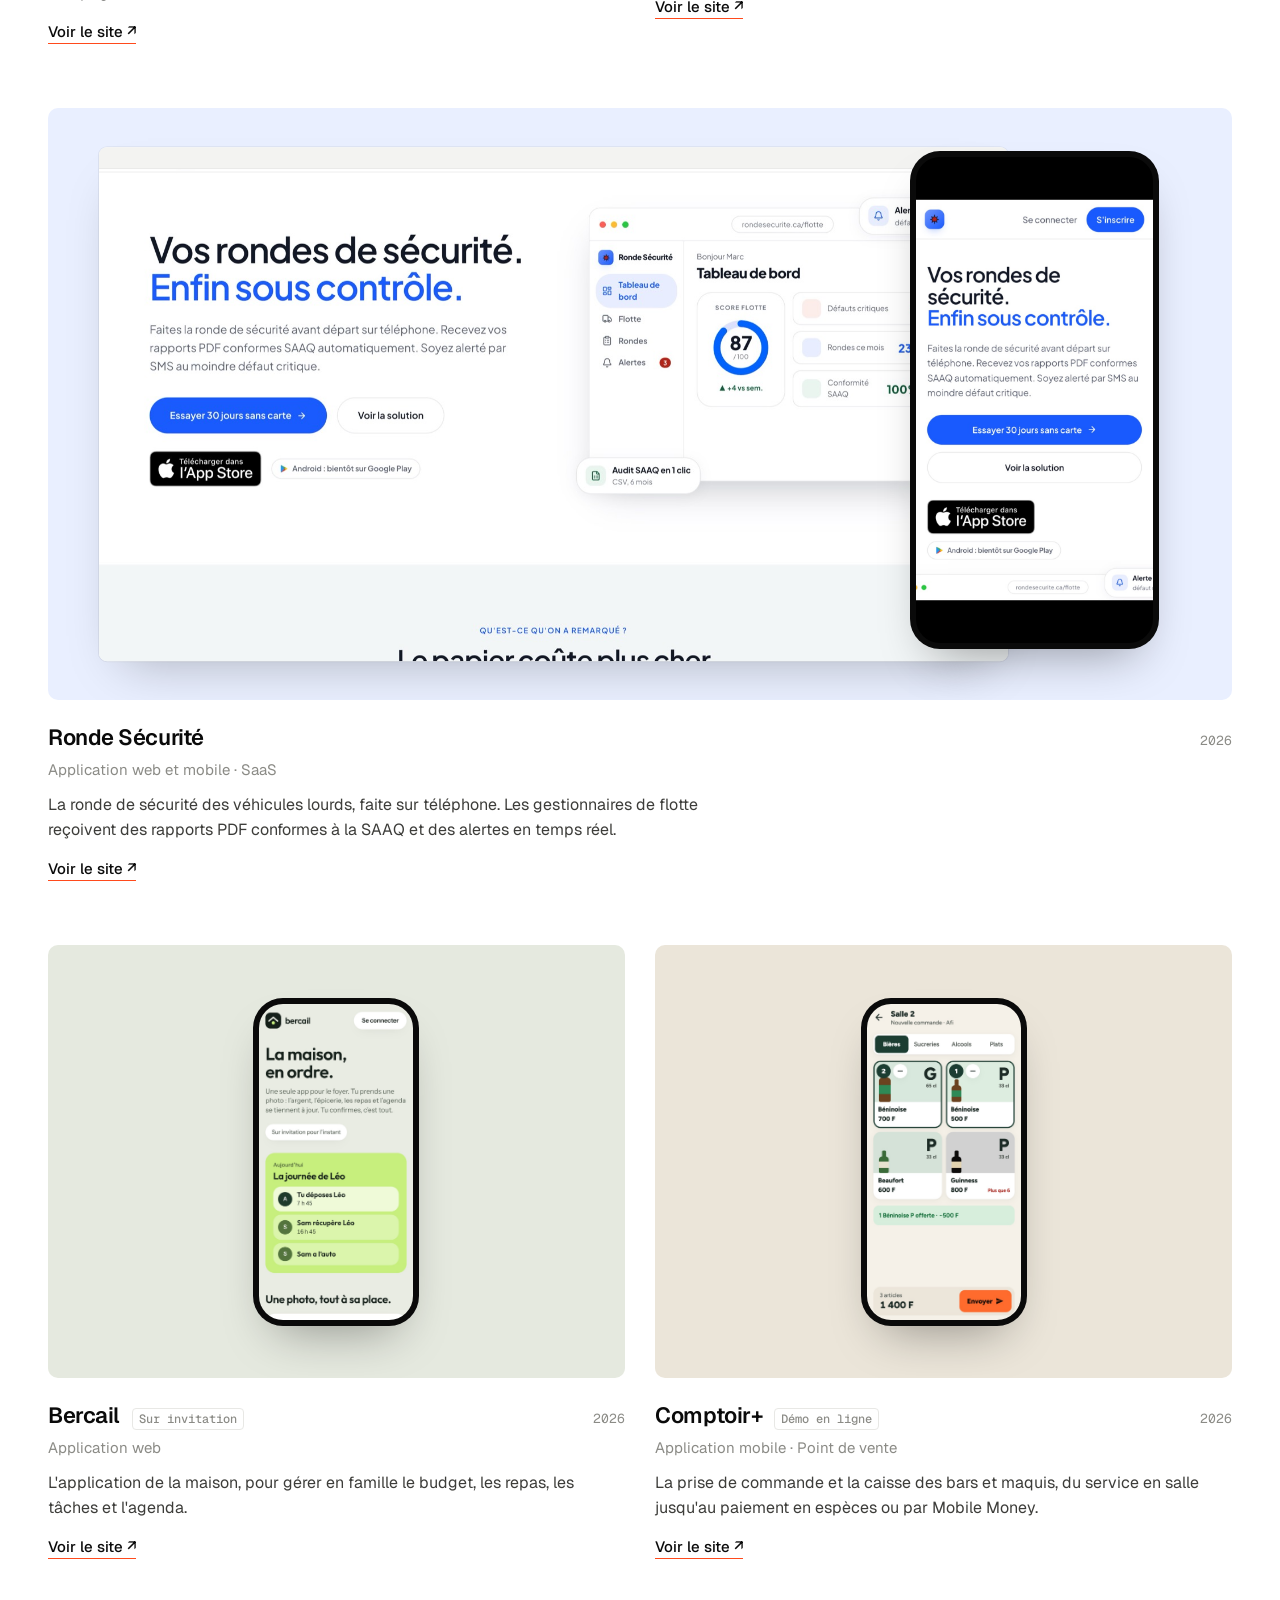
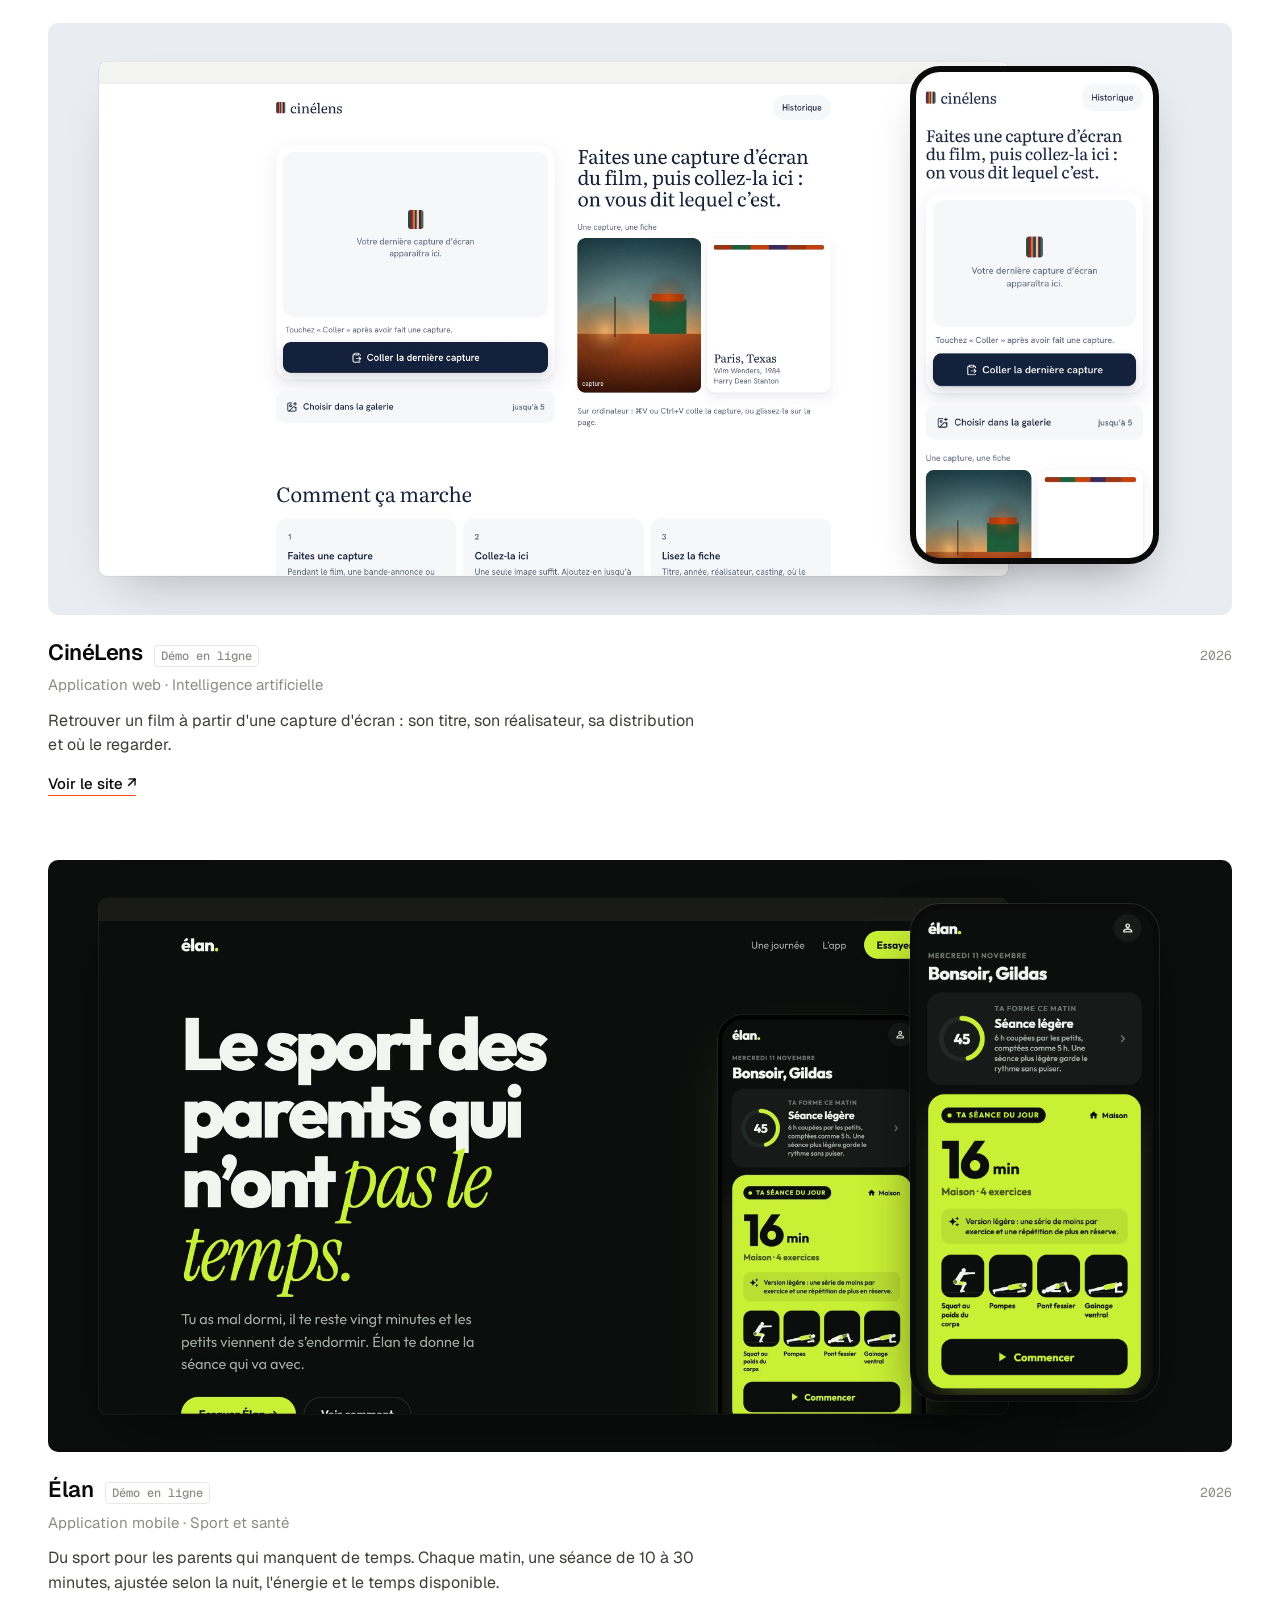
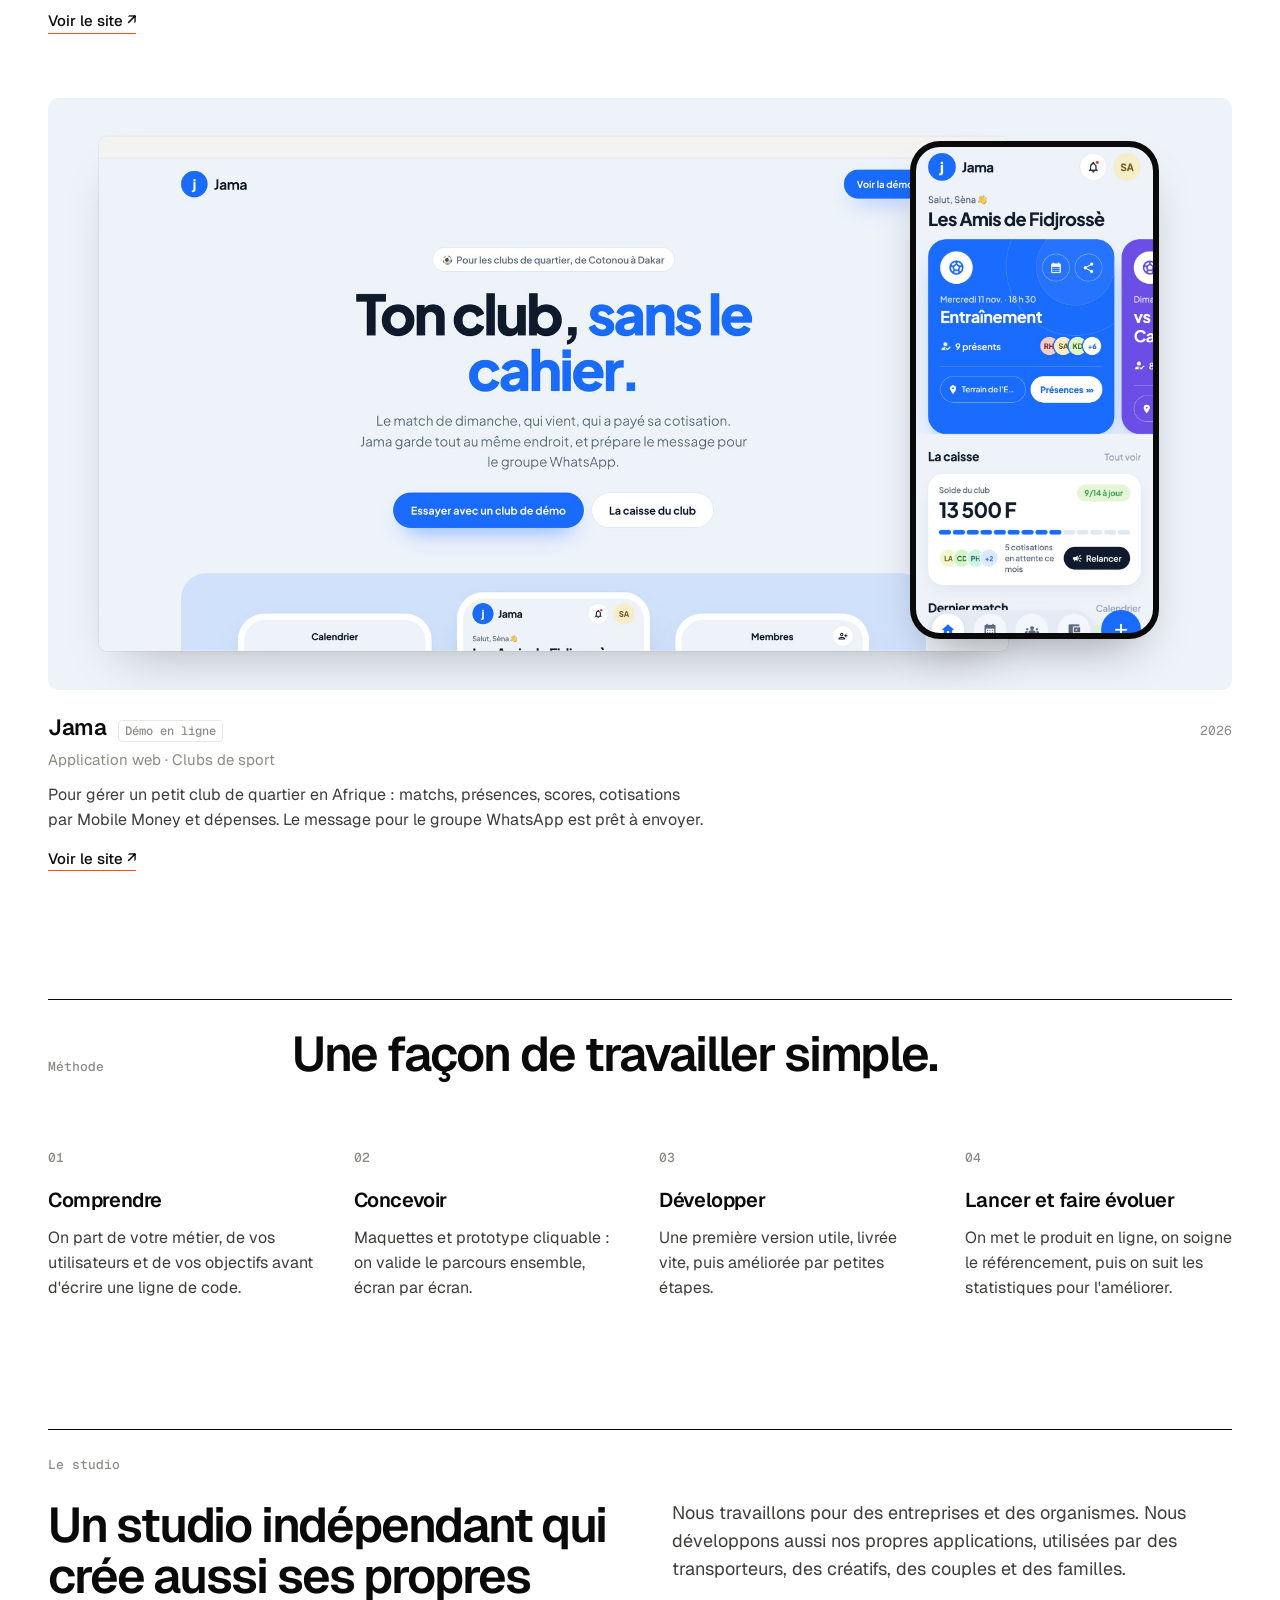
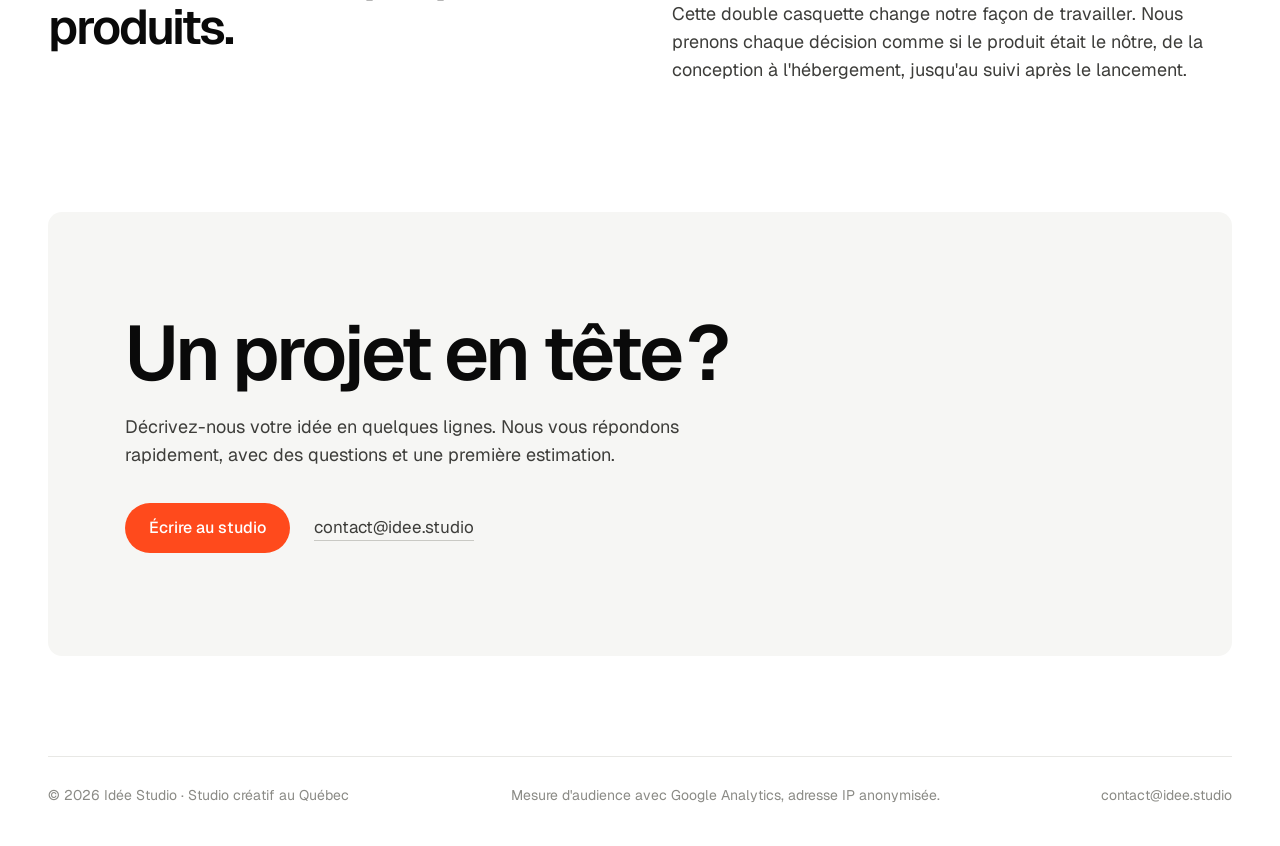
==== commit 00755226: "Textes relus : français plus direct, « Québec » moins répété, espaces insécables Co-Authored-By: Cla" ====
--- a/index.html
+++ b/index.html
@@ -3,16 +3,16 @@
 <head>
   <meta charset="utf-8">
   <meta name="viewport" content="width=device-width, initial-scale=1">
-  <title>Idée Studio · Studio créatif au Québec : sites web, applications et produits numériques</title>
-  <meta name="description" content="Idée Studio est un studio créatif au Québec. Nous concevons et développons des sites web, des applications web et mobiles et des identités de marque, de l&#x27;idée jusqu&#x27;au lancement.">
+  <title>Idée Studio · Sites web et applications, studio créatif au Québec</title>
+  <meta name="description" content="Idée Studio conçoit et développe des sites web, des applications web et mobiles et des identités de marque, de l&#x27;idée jusqu&#x27;au lancement.">
   <link rel="canonical" href="https://idee.studio/">
   <link rel="alternate" hreflang="fr-CA" href="https://idee.studio/">
   <link rel="alternate" hreflang="en-CA" href="https://idee.studio/en/">
   <link rel="alternate" hreflang="x-default" href="https://idee.studio/">
   <meta property="og:type" content="website">
   <meta property="og:site_name" content="Idée Studio">
-  <meta property="og:title" content="Idée Studio · Studio créatif au Québec : sites web, applications et produits numériques">
-  <meta property="og:description" content="Idée Studio est un studio créatif au Québec. Nous concevons et développons des sites web, des applications web et mobiles et des identités de marque, de l&#x27;idée jusqu&#x27;au lancement.">
+  <meta property="og:title" content="Idée Studio · Sites web et applications, studio créatif au Québec">
+  <meta property="og:description" content="Idée Studio conçoit et développe des sites web, des applications web et mobiles et des identités de marque, de l&#x27;idée jusqu&#x27;au lancement.">
   <meta property="og:url" content="https://idee.studio/">
   <meta property="og:image" content="https://idee.studio/assets/og.jpg">
   <meta property="og:locale" content="fr_CA">
@@ -23,7 +23,7 @@
   <link rel="preconnect" href="https://fonts.gstatic.com" crossorigin>
   <link rel="stylesheet" href="https://fonts.googleapis.com/css2?family=Geist:wght@400;500;600;700&family=Geist+Mono:wght@400;500&display=swap">
   <link rel="stylesheet" href="/assets/styles.css">
-  <script type="application/ld+json">{"@context": "https://schema.org", "@type": "Organization", "name": "Idée Studio", "url": "https://idee.studio", "email": "contact@idee.studio", "logo": "https://idee.studio/assets/icon.svg", "description": "Idée Studio est un studio créatif au Québec. Nous concevons et développons des sites web, des applications web et mobiles et des identités de marque, de l'idée jusqu'au lancement.", "address": {"@type": "PostalAddress", "addressRegion": "QC", "addressCountry": "CA"}, "knowsAbout": ["Sites web", "Applications web", "Applications mobiles", "Identité et design"]}</script>
+  <script type="application/ld+json">{"@context": "https://schema.org", "@type": "Organization", "name": "Idée Studio", "url": "https://idee.studio", "email": "contact@idee.studio", "logo": "https://idee.studio/assets/icon.svg", "description": "Idée Studio conçoit et développe des sites web, des applications web et mobiles et des identités de marque, de l'idée jusqu'au lancement.", "address": {"@type": "PostalAddress", "addressRegion": "QC", "addressCountry": "CA"}, "knowsAbout": ["Sites web", "Applications web", "Applications mobiles", "Identité et design"]}</script>
   <script async src="https://www.googletagmanager.com/gtag/js?id=G-SGMPTLN3CR"></script>
   <script>window.dataLayer=window.dataLayer||[];function gtag(){dataLayer.push(arguments);}gtag('js',new Date());gtag('config','G-SGMPTLN3CR',{anonymize_ip:true});</script>
 </head>
@@ -42,9 +42,9 @@
 
   <main id="contenu">
     <section class="hero wrap">
-      <p class="k">Studio créatif · Québec</p>
+      <p class="k">Studio créatif</p>
       <h1>On transforme vos idées en produits numériques.</h1>
-      <p class="lead">Sites web, applications web et mobiles, identités de marque : nous concevons, développons et lançons des outils clairs, rapides et pensés pour ceux qui les utilisent.</p>
+      <p class="lead">Nous concevons et développons des sites web, des applications web et mobiles et des identités de marque, jusqu&#x27;à leur mise en ligne. Des outils clairs et rapides, faits pour les gens qui s&#x27;en servent.</p>
       <div class="cta">
         <a class="btn" href="mailto:contact@idee.studio">Parlons de votre projet</a>
         <a class="btn ghost" href="#projets">Voir nos projets</a>
@@ -57,7 +57,7 @@
         <li class="svc">
           <span class="svc-n">01</span>
           <h3>Sites web</h3>
-          <p>Sites vitrines et sites de contenu rapides, bien référencés et faciles à mettre à jour.</p>
+          <p>Sites vitrines et sites de contenu, rapides et bien référencés. Vous pouvez les mettre à jour facilement.</p>
           <ul><li>Conception et rédaction</li><li>Référencement (SEO)</li><li>Statistiques et suivi</li></ul>
         </li>
         <li class="svc">
@@ -70,7 +70,7 @@
           <span class="svc-n">03</span>
           <h3>Applications mobiles</h3>
           <p>Applications iPhone et Android, de la maquette jusqu&#x27;à la publication sur l&#x27;App Store et Google Play.</p>
-          <ul><li>iOS et Android</li><li>Notifications</li><li>Publication sur les stores</li></ul>
+          <ul><li>iOS et Android</li><li>Notifications</li><li>Publication dans les boutiques d&#x27;applications</li></ul>
         </li>
         <li class="svc">
           <span class="svc-n">04</span>
@@ -90,7 +90,7 @@
             <div class="cap">
               <div class="cap-top"><h3>Habitations Florvil</h3><span class="yr">2026</span></div>
               <p class="type">Client · Site web bilingue</p>
-              <p class="desc">Le site d&#x27;un entrepreneur en construction et rénovation résidentielles du Grand Montréal : design, contenus, articles de blogue et référencement, en français et en anglais.</p>
+              <p class="desc">Le site d&#x27;un entrepreneur en construction et rénovation résidentielles du Grand Montréal : design, contenus, articles de blogue et référencement, en français et en anglais.</p>
               <span class="voir">Voir le site ↗</span>
             </div>
           </a>
@@ -101,7 +101,7 @@
             <div class="cap">
               <div class="cap-top"><h3>Le Dépôt</h3><span class="yr">2026</span></div>
               <p class="type">Plateforme web</p>
-              <p class="desc">Le workspace des professionnels de la communication en Afrique francophone : portfolio, planification, facturation et une bibliothèque de 154 campagnes.</p>
+              <p class="desc">Le workspace des professionnels de la communication en Afrique francophone : portfolio, planification, facturation et une bibliothèque de 154 campagnes.</p>
               <span class="voir">Voir le site ↗</span>
             </div>
           </a>
@@ -123,7 +123,7 @@
             <div class="cap">
               <div class="cap-top"><h3>Ronde Sécurité</h3><span class="yr">2026</span></div>
               <p class="type">Application web et mobile · SaaS</p>
-              <p class="desc">La ronde de sécurité des véhicules lourds sur téléphone, avec rapports PDF conformes à la SAAQ et alertes en temps réel pour les gestionnaires de flotte.</p>
+              <p class="desc">La ronde de sécurité des véhicules lourds, faite sur téléphone. Les gestionnaires de flotte reçoivent des rapports PDF conformes à la SAAQ et des alertes en temps réel.</p>
               <span class="voir">Voir le site ↗</span>
             </div>
           </a>
@@ -134,7 +134,7 @@
             <div class="cap">
               <div class="cap-top"><h3>Bercail</h3><span class="etat">Sur invitation</span><span class="yr">2026</span></div>
               <p class="type">Application web</p>
-              <p class="desc">L&#x27;application de la maison : budget, repas, tâches et agenda de la famille, réunis au même endroit.</p>
+              <p class="desc">L&#x27;application de la maison, pour gérer en famille le budget, les repas, les tâches et l&#x27;agenda.</p>
               <span class="voir">Voir le site ↗</span>
             </div>
           </a>
@@ -156,7 +156,7 @@
             <div class="cap">
               <div class="cap-top"><h3>CinéLens</h3><span class="etat">Démo en ligne</span><span class="yr">2026</span></div>
               <p class="type">Application web · Intelligence artificielle</p>
-              <p class="desc">Retrouver un film à partir d&#x27;une simple capture d&#x27;écran : titre, réalisateur, casting et où le regarder.</p>
+              <p class="desc">Retrouver un film à partir d&#x27;une capture d&#x27;écran : son titre, son réalisateur, sa distribution et où le regarder.</p>
               <span class="voir">Voir le site ↗</span>
             </div>
           </a>
@@ -167,7 +167,7 @@
             <div class="cap">
               <div class="cap-top"><h3>Élan</h3><span class="etat">Démo en ligne</span><span class="yr">2026</span></div>
               <p class="type">Application mobile · Sport et santé</p>
-              <p class="desc">Le sport des parents qui n&#x27;ont pas le temps : chaque matin, une séance de 10 à 30 minutes ajustée à la nuit, à l&#x27;énergie et au temps disponible.</p>
+              <p class="desc">Du sport pour les parents qui manquent de temps. Chaque matin, une séance de 10 à 30 minutes, ajustée selon la nuit, l&#x27;énergie et le temps disponible.</p>
               <span class="voir">Voir le site ↗</span>
             </div>
           </a>
@@ -178,7 +178,7 @@
             <div class="cap">
               <div class="cap-top"><h3>Jama</h3><span class="etat">Démo en ligne</span><span class="yr">2026</span></div>
               <p class="type">Application web · Clubs de sport</p>
-              <p class="desc">La gestion des petits clubs de quartier en Afrique : matchs, présences, score, cotisations Mobile Money et dépenses, avec le message prêt pour le groupe WhatsApp.</p>
+              <p class="desc">Pour gérer un petit club de quartier en Afrique : matchs, présences, scores, cotisations par Mobile Money et dépenses. Le message pour le groupe WhatsApp est prêt à envoyer.</p>
               <span class="voir">Voir le site ↗</span>
             </div>
           </a>
@@ -190,19 +190,19 @@
       <div class="head"><p class="k">Méthode</p><h2>Une façon de travailler simple.</h2></div>
       <ol class="steps">
         <li><span>01</span><h3>Comprendre</h3><p>On part de votre métier, de vos utilisateurs et de vos objectifs avant d&#x27;écrire une ligne de code.</p></li>
-        <li><span>02</span><h3>Concevoir</h3><p>Maquettes et prototype cliquable : on valide le parcours ensemble, écran par écran.</p></li>
-        <li><span>03</span><h3>Développer</h3><p>Une première version utile, livrée rapidement, puis améliorée par étapes courtes.</p></li>
-        <li><span>04</span><h3>Lancer et faire grandir</h3><p>Mise en ligne, référencement, statistiques : on mesure et on fait évoluer le produit.</p></li>
+        <li><span>02</span><h3>Concevoir</h3><p>Maquettes et prototype cliquable : on valide le parcours ensemble, écran par écran.</p></li>
+        <li><span>03</span><h3>Développer</h3><p>Une première version utile, livrée vite, puis améliorée par petites étapes.</p></li>
+        <li><span>04</span><h3>Lancer et faire évoluer</h3><p>On met le produit en ligne, on soigne le référencement, puis on suit les statistiques pour l&#x27;améliorer.</p></li>
       </ol>
     </section>
 
     <section class="studio wrap" id="studio">
       <p class="k">Le studio</p>
-      <div class="studio-grid"><h2>Un studio indépendant qui construit aussi ses propres produits.</h2><div><p>Idée Studio est basé au Québec. Nous travaillons pour des entreprises et des organismes, et nous développons nos propres applications, utilisées par des transporteurs, des créatifs, des couples et des familles.</p><p>Cette double casquette change la façon dont nous travaillons : chaque décision est prise comme si le produit était le nôtre, de la conception à l&#x27;hébergement, en passant par le support après le lancement.</p></div></div>
+      <div class="studio-grid"><h2>Un studio indépendant qui crée aussi ses propres produits.</h2><div><p>Nous travaillons pour des entreprises et des organismes. Nous développons aussi nos propres applications, utilisées par des transporteurs, des créatifs, des couples et des familles.</p><p>Cette double casquette change notre façon de travailler. Nous prenons chaque décision comme si le produit était le nôtre, de la conception à l&#x27;hébergement, jusqu&#x27;au suivi après le lancement.</p></div></div>
     </section>
 
     <section class="contact wrap" id="contact">
-      <h2>Un projet en tête ?</h2>
+      <h2>Un projet en tête ?</h2>
       <p>Décrivez-nous votre idée en quelques lignes. Nous vous répondons rapidement, avec des questions et une première estimation.</p>
       <a class="btn" href="mailto:contact@idee.studio">Écrire au studio</a>
       <a class="mail" href="mailto:contact@idee.studio">contact@idee.studio</a>
